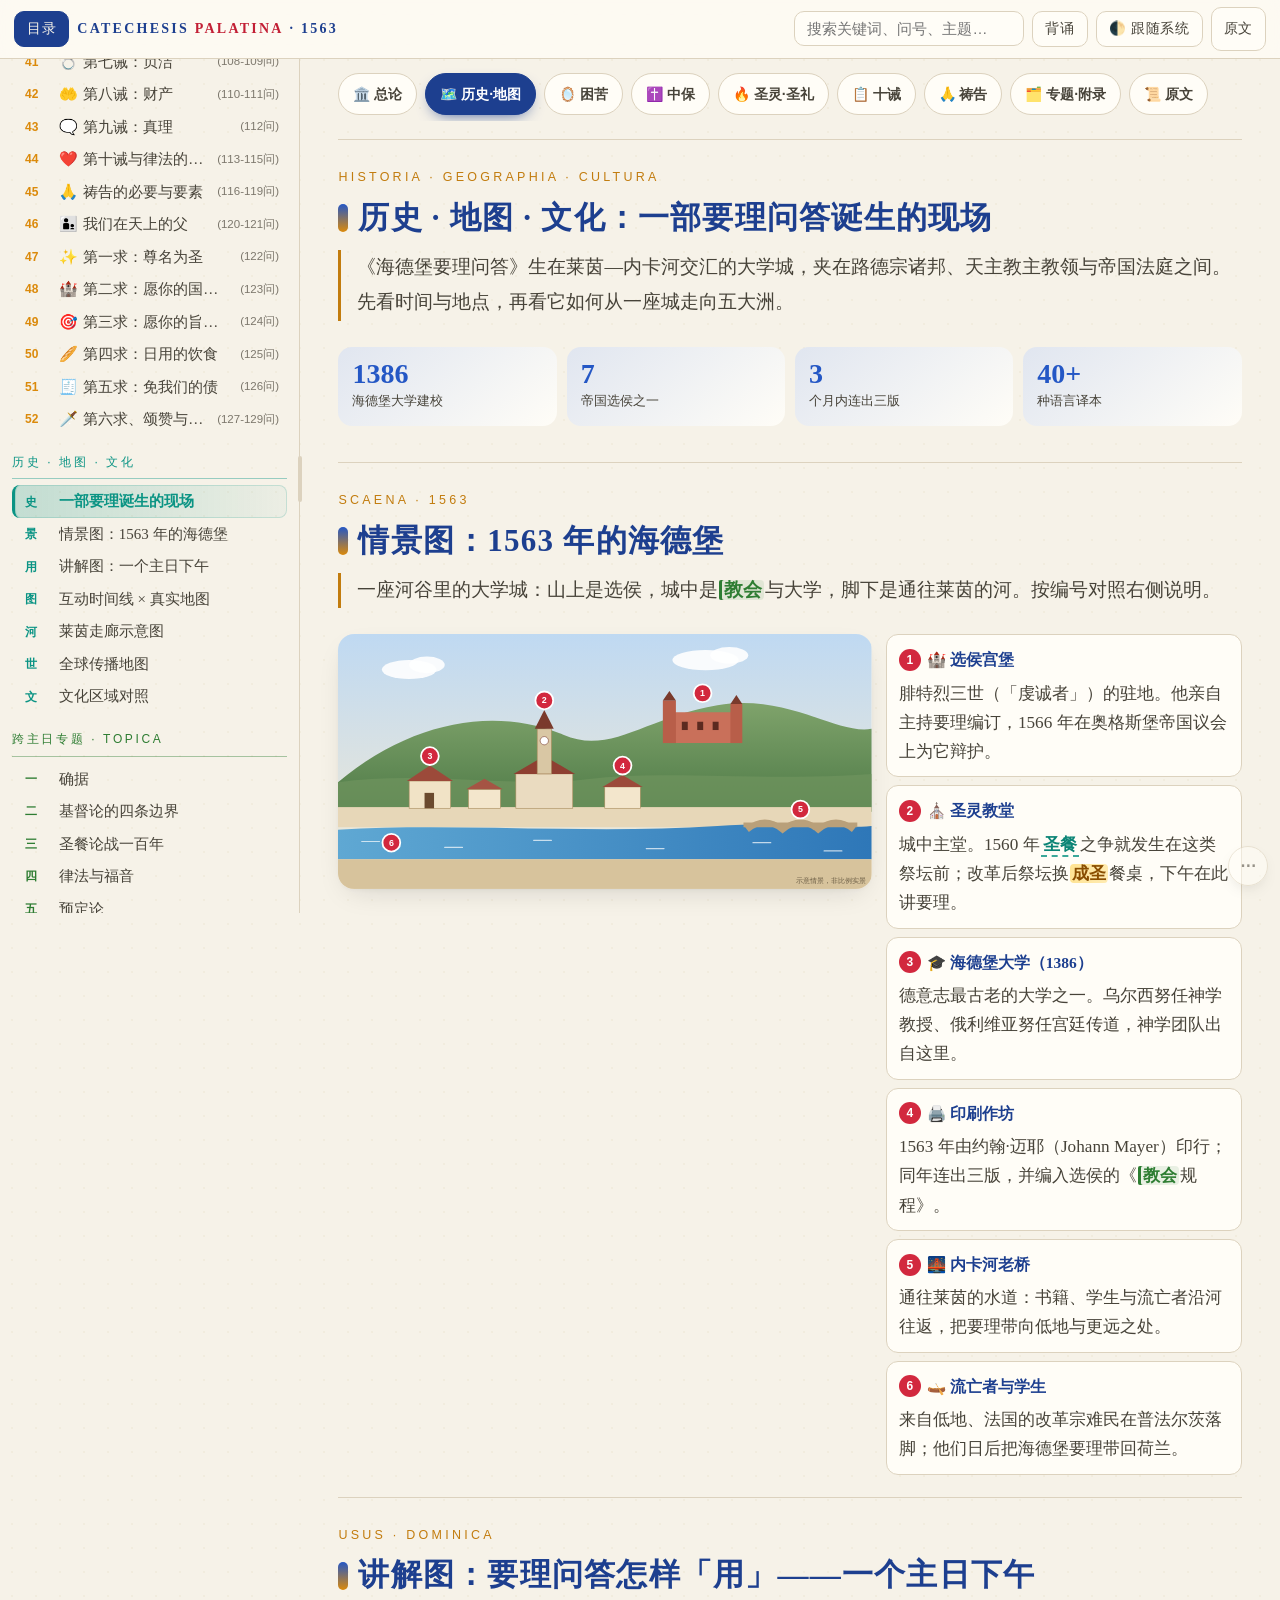
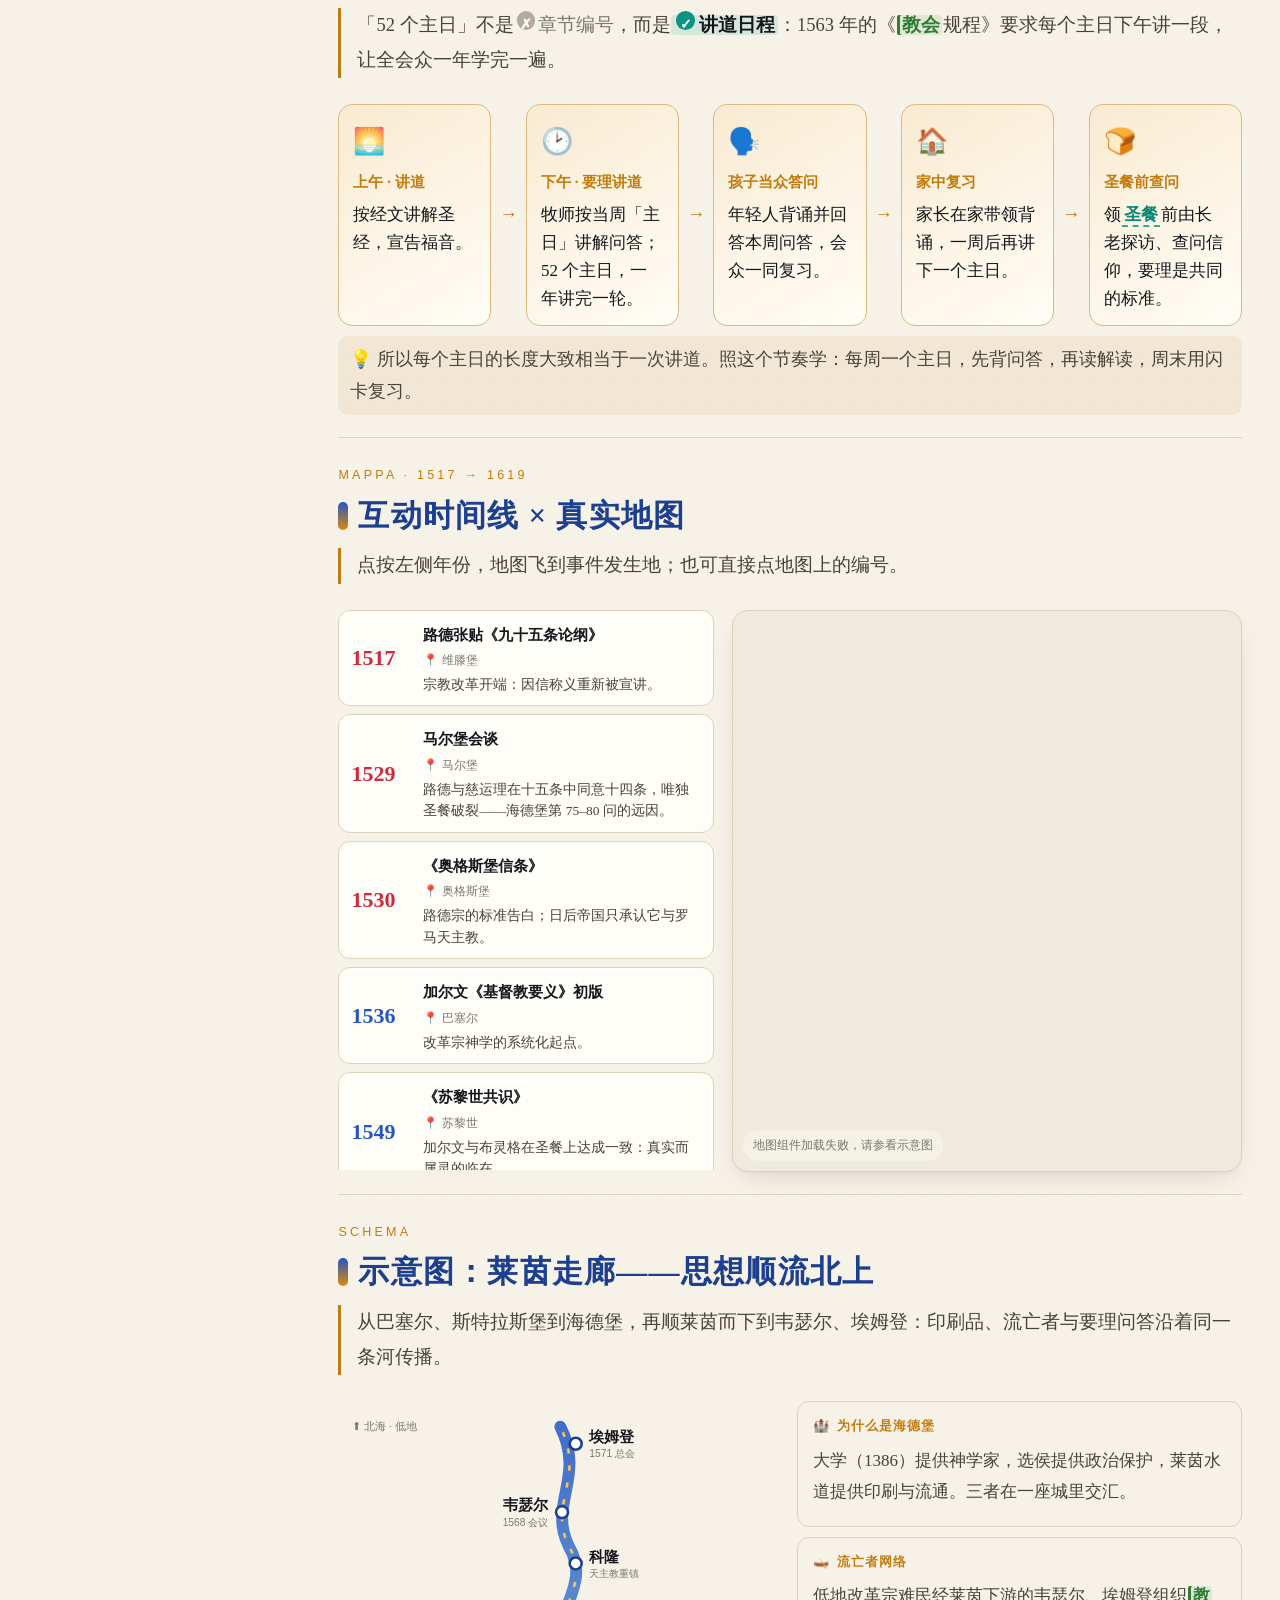
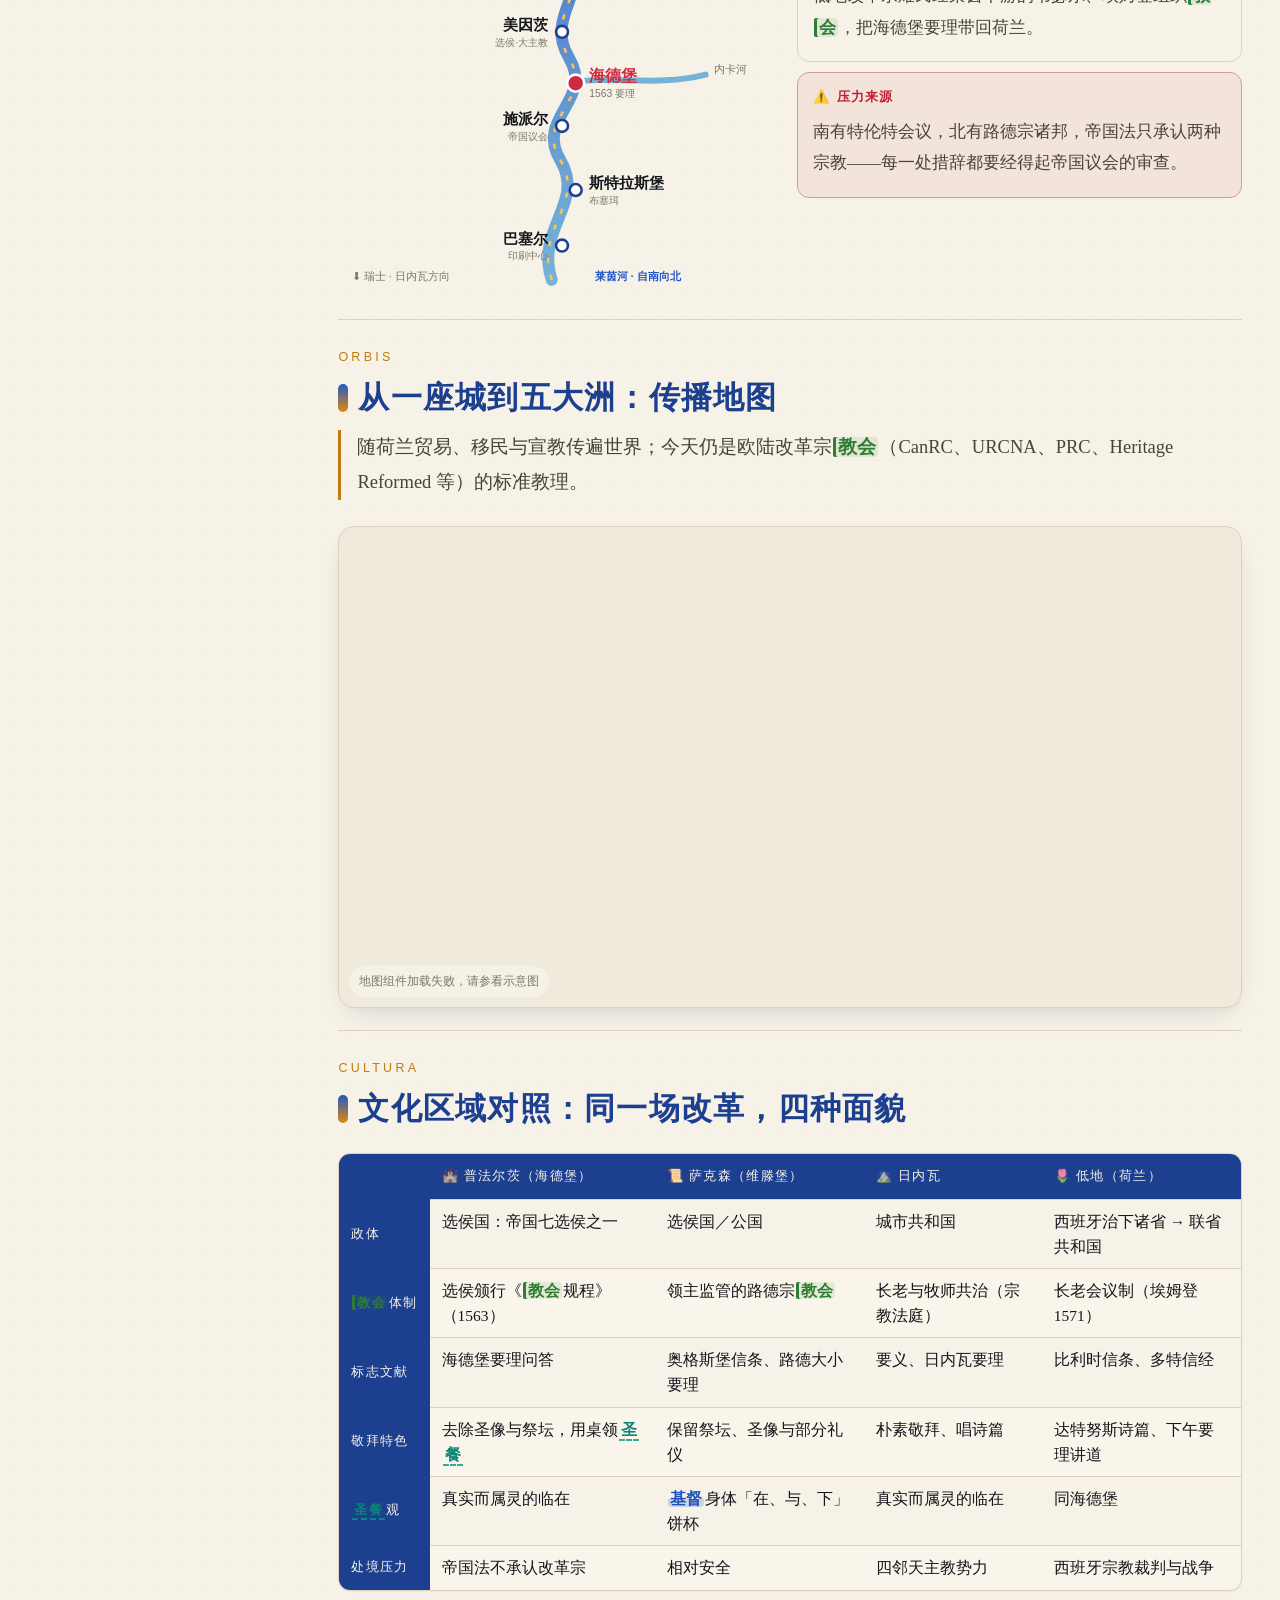
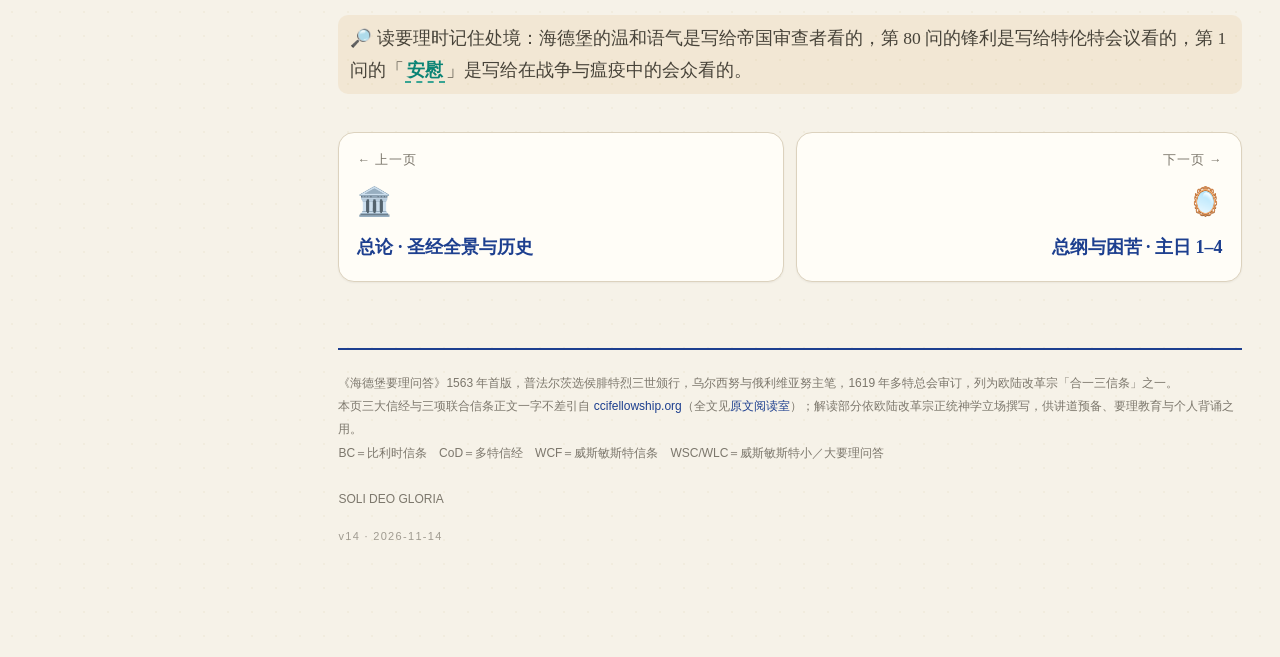
==== history.html @ 4d9810aa "v14: 10 个底图与切换器、海德堡情景图、主日下午讲解图、标记按类聚焦、经文出处越栏修复 Co-Authored-By: Claude Opus 5.5 <noreply@anthropic.co" ====
<!DOCTYPE html><html lang="zh-Hans"><head><meta charset="utf-8"><meta name="viewport" content="width=device-width,initial-scale=1,viewport-fit=cover"><meta name="theme-color" content="#1F3864"><title>历史 · 地图 · 文化 · 海德堡要理问答 52 主日</title><meta name="description" content="海德堡要理问答 129 问 52 主日全景解读：时间线、救赎史故事线、圣经神学、圣约神学、三大普世信经与三项联合信条、地图、思维导图、流程图与背诵系统。"><link rel="icon" href="data:image/svg+xml,%3Csvg xmlns=%27http://www.w3.org/2000/svg%27 viewBox=%270 0 32 32%27%3E%3Crect width=%2732%27 height=%2732%27 fill=%27%231F3864%27/%3E%3Ctext x=%2716%27 y=%2723%27 font-size=%2720%27 text-anchor=%27middle%27 fill=%27%23F6F2E8%27%3EH%3C/text%3E%3C/svg%3E"><script>if("IntersectionObserver" in window)document.documentElement.classList.add("io")</script><link rel="stylesheet" href="assets/site.css"><script type="speculationrules">{"prerender": [{"where": {"href_matches": "/*"}, "eagerness": "moderate"}], "prefetch": [{"urls": ["index.html", "p1-misery.html", "p2-christ.html", "p3-spirit.html", "p4-law.html", "p5-prayer.html", "topics.html", "texts.html"], "eagerness": "eager"}]}</script></head><body><svg width="0" height="0" style="position:absolute" aria-hidden="true"><symbol id="i-book" viewBox="0 0 24 24" fill="none" stroke="currentColor" stroke-width="1.8" stroke-linecap="round" stroke-linejoin="round"><path d="M4 4h7a3 3 0 0 1 3 3v13a2 2 0 0 0-2-2H4z"/><path d="M20 4h-6a3 3 0 0 0-3 3v13a2 2 0 0 1 2-2h7z"/></symbol><symbol id="i-cross" viewBox="0 0 24 24" fill="none" stroke="currentColor" stroke-width="1.8" stroke-linecap="round" stroke-linejoin="round"><path d="M12 2v20M5 8h14"/></symbol><symbol id="i-core" viewBox="0 0 24 24" fill="none" stroke="currentColor" stroke-width="1.8" stroke-linecap="round" stroke-linejoin="round"><circle cx="12" cy="12" r="9"/><circle cx="12" cy="12" r="4"/><circle cx="12" cy="12" r="1" fill="currentColor"/></symbol><symbol id="i-flow" viewBox="0 0 24 24" fill="none" stroke="currentColor" stroke-width="1.8" stroke-linecap="round" stroke-linejoin="round"><path d="M5 12h14M13 6l6 6-6 6"/></symbol><symbol id="i-scroll" viewBox="0 0 24 24" fill="none" stroke="currentColor" stroke-width="1.8" stroke-linecap="round" stroke-linejoin="round"><path d="M8 3h11v15a3 3 0 0 1-3 3H6a3 3 0 0 1-3-3V6h5"/><path d="M8 3v13"/></symbol><symbol id="i-lang" viewBox="0 0 24 24" fill="none" stroke="currentColor" stroke-width="1.8" stroke-linecap="round" stroke-linejoin="round"><path d="M4 5h9M8.5 3v2M6 5c1 4 4 7 7 8M11 5c-1 4-4 7-7 8"/><path d="M14 21l4-9 4 9M15.5 18h5"/></symbol><symbol id="i-globe" viewBox="0 0 24 24" fill="none" stroke="currentColor" stroke-width="1.8" stroke-linecap="round" stroke-linejoin="round"><circle cx="12" cy="12" r="9"/><path d="M3 12h18M12 3a14 14 0 0 1 0 18M12 3a14 14 0 0 0 0 18"/></symbol><symbol id="i-brain" viewBox="0 0 24 24" fill="none" stroke="currentColor" stroke-width="1.8" stroke-linecap="round" stroke-linejoin="round"><path d="M9 4a3 3 0 0 0-3 3 3 3 0 0 0-2 5 3 3 0 0 0 2 5 3 3 0 0 0 3 3h1V4z"/><path d="M15 4a3 3 0 0 1 3 3 3 3 0 0 1 2 5 3 3 0 0 1-2 5 3 3 0 0 1-3 3h-1V4z"/></symbol><symbol id="i-arc" viewBox="0 0 24 24" fill="none" stroke="currentColor" stroke-width="1.8" stroke-linecap="round" stroke-linejoin="round"><path d="M3 18c4-12 14-12 18 0"/><circle cx="3" cy="18" r="1.5"/><circle cx="21" cy="18" r="1.5"/></symbol><symbol id="i-eye" viewBox="0 0 24 24" fill="none" stroke="currentColor" stroke-width="1.8" stroke-linecap="round" stroke-linejoin="round"><path d="M2 12s4-7 10-7 10 7 10 7-4 7-10 7S2 12 2 12z"/><circle cx="12" cy="12" r="3"/></symbol><symbol id="i-link" viewBox="0 0 24 24" fill="none" stroke="currentColor" stroke-width="1.8" stroke-linecap="round" stroke-linejoin="round"><path d="M10 14a4 4 0 0 0 6 0l3-3a4 4 0 0 0-6-6l-1 1"/><path d="M14 10a4 4 0 0 0-6 0l-3 3a4 4 0 0 0 6 6l1-1"/></symbol><symbol id="i-alert" viewBox="0 0 24 24" fill="none" stroke="currentColor" stroke-width="1.8" stroke-linecap="round" stroke-linejoin="round"><path d="M12 3l10 18H2z"/><path d="M12 10v5M12 18v.5"/></symbol><symbol id="i-key" viewBox="0 0 24 24" fill="none" stroke="currentColor" stroke-width="1.8" stroke-linecap="round" stroke-linejoin="round"><circle cx="8" cy="15" r="4"/><path d="M11 12l9-9M17 6l3 3"/></symbol><symbol id="i-map" viewBox="0 0 24 24" fill="none" stroke="currentColor" stroke-width="1.8" stroke-linecap="round" stroke-linejoin="round"><path d="M12 21s-7-6-7-12a7 7 0 0 1 14 0c0 6-7 12-7 12z"/><circle cx="12" cy="9" r="2.5"/></symbol><symbol id="i-clock" viewBox="0 0 24 24" fill="none" stroke="currentColor" stroke-width="1.8" stroke-linecap="round" stroke-linejoin="round"><circle cx="12" cy="12" r="9"/><path d="M12 7v5l3 2"/></symbol><symbol id="i-mic" viewBox="0 0 24 24" fill="none" stroke="currentColor" stroke-width="1.8" stroke-linecap="round" stroke-linejoin="round"><rect x="9" y="3" width="6" height="11" rx="3"/><path d="M5 11a7 7 0 0 0 14 0M12 18v3"/></symbol><symbol id="i-layers" viewBox="0 0 24 24" fill="none" stroke="currentColor" stroke-width="1.8" stroke-linecap="round" stroke-linejoin="round"><path d="M12 3l9 5-9 5-9-5z"/><path d="M3 13l9 5 9-5"/></symbol><symbol id="i-chev" viewBox="0 0 24 24" fill="none" stroke="currentColor" stroke-width="1.8" stroke-linecap="round" stroke-linejoin="round"><path d="M6 9l6 6 6-6"/></symbol></svg><div id="prog"></div><div class="topbar"><div class="tb"><button class="btn on" id="tocBtn" title="显示／隐藏目录">目录</button><div class="brand">CATECHESIS <b>PALATINA</b> · 1563</div><div class="sp"></div><div class="tbs"><input id="q" type="search" placeholder="搜索关键词、问号、主题…" aria-label="搜索"></div><button class="btn" id="drillBtn" title="遮盖答案，点按逐问自测">背诵</button><button class="btn" id="themeBtn" title="明／暗／跟随系统">主题</button><a class="btn" href="texts.html" title="信经与信条全文（ccifellowship.org 原文）">原文</a></div></div><div class="scrim"></div><div class="shell"><nav class="side"><div class="toc"><a class="toc-src" href="texts.html"><span class="no">原</span>原文阅读室（信经／信条全文）↗</a><div class="toc-h">总论 · PROLEGOMENA</div><a href="index.html#intro-why"><span class="emo">🏰</span><span class="no">I</span>为什么会有这本要理问答</a><a href="index.html#intro-frame"><span class="emo">🧭</span><span class="no">II</span>跳出框架看骨架</a><a href="index.html#intro-canon"><span class="emo">📜</span><span class="no">III</span>正典弧线与救赎史故事线</a><a href="index.html#bt-canon"><span class="emo">📖</span><span class="no">III·A</span>圣经神学：跟随故事</a><a href="index.html#bt-cov"><span class="emo">🤝</span><span class="no">III·B</span>圣约神学：全书的语法</a><a href="index.html#intro-compare"><span class="emo">🏛️</span><span class="no">IV</span>三大普世信经与三项联合信条</a><a href="index.html#creed-reader"><span class="emo">🎙️</span><span class="no">IV·A</span>信经背诵室（干净阅读版）</a><a href="index.html#forms-cmp"><span class="emo">⚖️</span><span class="no">IV·B</span>三项联合信条深度对比</a><a href="index.html#intro-method"><span class="emo">🔍</span><span class="no">V</span>释经进路：四层读法</a><a href="index.html#intro-map"><span class="emo">🗺️</span><span class="no">VI</span>改革宗欧洲：影响流向地图</a><a href="index.html#intro-text"><span class="emo">🖋️</span><span class="no">VII</span>文本、版本与要理讲道传统</a><a href="index.html#compass"><span class="emo">🧠</span><span class="no">VIII</span>思维导图与 52 主日罗盘</a><a href="index.html#flash"><span class="emo">🃏</span><span class="no">VIII·A</span>52 主日闪卡速记</a><div class="toc-h">总纲 · PROOEMIUM</div><a href="p1-misery.html#ld1" data-n="1"><span class="no">1</span><span class="emo">🕊️</span>唯一的安慰<span class="qr">(1-2问)</span></a><div class="toc-h">困苦 · MISERIA</div><a href="p1-misery.html#ld2" data-n="2"><span class="no">2</span><span class="emo">🪞</span>认识困苦的途径<span class="qr">(3-5问)</span></a><a href="p1-misery.html#ld3" data-n="3"><span class="no">3</span><span class="emo">🍎</span>创造、堕落与败坏<span class="qr">(6-8问)</span></a><a href="p1-misery.html#ld4" data-n="4"><span class="no">4</span><span class="emo">⚖️</span>神的公义与怜悯<span class="qr">(9-11问)</span></a><div class="toc-h">拯救 · LIBERATIO</div><a href="p2-christ.html#ld5" data-n="5"><span class="no">5</span><span class="emo">🌉</span>中保的必要与资格<span class="qr">(12-15问)</span></a><a href="p2-christ.html#ld6" data-n="6"><span class="no">6</span><span class="emo">👑</span>这中保是谁<span class="qr">(16-19问)</span></a><a href="p2-christ.html#ld7" data-n="7"><span class="no">7</span><span class="emo">🔑</span>真信心与使徒信经<span class="qr">(20-23问)</span></a><a href="p2-christ.html#ld8" data-n="8"><span class="no">8</span><span class="emo">🔺</span>三位一体<span class="qr">(24-25问)</span></a><a href="p2-christ.html#ld9" data-n="9"><span class="no">9</span><span class="emo">🌍</span>圣父与创造<span class="qr">(26问)</span></a><a href="p2-christ.html#ld10" data-n="10"><span class="no">10</span><span class="emo">🌧️</span>神的护理<span class="qr">(27-28问)</span></a><a href="p2-christ.html#ld11" data-n="11"><span class="no">11</span><span class="emo">✝️</span>耶稣这名<span class="qr">(29-30问)</span></a><a href="p2-christ.html#ld12" data-n="12"><span class="no">12</span><span class="emo">🫒</span>基督三职与信徒的受膏<span class="qr">(31-32问)</span></a><a href="p2-christ.html#ld13" data-n="13"><span class="no">13</span><span class="emo">👶</span>独生子与我们的主<span class="qr">(33-34问)</span></a><a href="p2-christ.html#ld14" data-n="14"><span class="no">14</span><span class="emo">🌟</span>道成肉身<span class="qr">(35-36问)</span></a><a href="p2-christ.html#ld15" data-n="15"><span class="no">15</span><span class="emo">🩸</span>受苦、彼拉多与十字架<span class="qr">(37-39问)</span></a><a href="p2-christ.html#ld16" data-n="16"><span class="no">16</span><span class="emo">⚰️</span>死、埋葬与降在阴间<span class="qr">(40-44问)</span></a><a href="p2-christ.html#ld17" data-n="17"><span class="no">17</span><span class="emo">🌅</span>复活<span class="qr">(45问)</span></a><a href="p2-christ.html#ld18" data-n="18"><span class="no">18</span><span class="emo">☁️</span>升天与「加尔文之外」<span class="qr">(46-49问)</span></a><a href="p2-christ.html#ld19" data-n="19"><span class="no">19</span><span class="emo">⚖️</span>坐在右边与再来审判<span class="qr">(50-52问)</span></a><a href="p3-spirit.html#ld20" data-n="20"><span class="no">20</span><span class="emo">🔥</span>圣灵<span class="qr">(53问)</span></a><a href="p3-spirit.html#ld21" data-n="21"><span class="no">21</span><span class="emo">⛪</span>教会、相通与赦罪<span class="qr">(54-56问)</span></a><a href="p3-spirit.html#ld22" data-n="22"><span class="no">22</span><span class="emo">🌱</span>身体复活与永生<span class="qr">(57-58问)</span></a><a href="p3-spirit.html#ld23" data-n="23"><span class="no">23</span><span class="emo">🧥</span>因信称义<span class="qr">(59-61问)</span></a><a href="p3-spirit.html#ld24" data-n="24"><span class="no">24</span><span class="emo">🍇</span>善行与功德<span class="qr">(62-64问)</span></a><a href="p3-spirit.html#ld25" data-n="25"><span class="no">25</span><span class="emo">📖</span>圣道、圣礼与信心的来源<span class="qr">(65-68问)</span></a><a href="p3-spirit.html#ld26" data-n="26"><span class="no">26</span><span class="emo">💧</span>洗礼<span class="qr">(69-71问)</span></a><a href="p3-spirit.html#ld27" data-n="27"><span class="no">27</span><span class="emo">👪</span>婴儿洗<span class="qr">(72-74问)</span></a><a href="p3-spirit.html#ld28" data-n="28"><span class="no">28</span><span class="emo">🍞</span>圣餐<span class="qr">(75-77问)</span></a><a href="p3-spirit.html#ld29" data-n="29"><span class="no">29</span><span class="emo">🍷</span>反变质说<span class="qr">(78-79问)</span></a><a href="p3-spirit.html#ld30" data-n="30"><span class="no">30</span><span class="emo">🚫</span>弥撒、圣餐的界限<span class="qr">(80-82问)</span></a><a href="p3-spirit.html#ld31" data-n="31"><span class="no">31</span><span class="emo">🗝️</span>天国的钥匙<span class="qr">(83-85问)</span></a><div class="toc-h">感恩 · GRATITUDO</div><a href="p4-law.html#ld32" data-n="32"><span class="no">32</span><span class="emo">🌳</span>我们为何仍要行善<span class="qr">(86-87问)</span></a><a href="p4-law.html#ld33" data-n="33"><span class="no">33</span><span class="emo">🔄</span>真悔改与善行的定义<span class="qr">(88-91问)</span></a><a href="p4-law.html#ld34" data-n="34"><span class="no">34</span><span class="emo">1️⃣</span>十诫与第一诫<span class="qr">(92-95问)</span></a><a href="p4-law.html#ld35" data-n="35"><span class="no">35</span><span class="emo">🖼️</span>第二诫：敬拜的方式<span class="qr">(96-98问)</span></a><a href="p4-law.html#ld36" data-n="36"><span class="no">36</span><span class="emo">🗣️</span>第三诫：神的名<span class="qr">(99-100问)</span></a><a href="p4-law.html#ld37" data-n="37"><span class="no">37</span><span class="emo">✋</span>合乎圣经的起誓<span class="qr">(101-102问)</span></a><a href="p4-law.html#ld38" data-n="38"><span class="no">38</span><span class="emo">🕯️</span>第四诫：安息日与主日<span class="qr">(103问)</span></a><a href="p4-law.html#ld39" data-n="39"><span class="no">39</span><span class="emo">👨‍👩‍👧</span>第五诫：权柄<span class="qr">(104问)</span></a><a href="p4-law.html#ld40" data-n="40"><span class="no">40</span><span class="emo">🛡️</span>第六诫：生命<span class="qr">(105-107问)</span></a><a href="p4-law.html#ld41" data-n="41"><span class="no">41</span><span class="emo">💍</span>第七诫：贞洁<span class="qr">(108-109问)</span></a><a href="p4-law.html#ld42" data-n="42"><span class="no">42</span><span class="emo">🤲</span>第八诫：财产<span class="qr">(110-111问)</span></a><a href="p4-law.html#ld43" data-n="43"><span class="no">43</span><span class="emo">🗨️</span>第九诫：真理<span class="qr">(112问)</span></a><a href="p4-law.html#ld44" data-n="44"><span class="no">44</span><span class="emo">❤️</span>第十诫与律法的严格<span class="qr">(113-115问)</span></a><a href="p5-prayer.html#ld45" data-n="45"><span class="no">45</span><span class="emo">🙏</span>祷告的必要与要素<span class="qr">(116-119问)</span></a><a href="p5-prayer.html#ld46" data-n="46"><span class="no">46</span><span class="emo">👨‍👦</span>我们在天上的父<span class="qr">(120-121问)</span></a><a href="p5-prayer.html#ld47" data-n="47"><span class="no">47</span><span class="emo">✨</span>第一求：尊名为圣<span class="qr">(122问)</span></a><a href="p5-prayer.html#ld48" data-n="48"><span class="no">48</span><span class="emo">🏰</span>第二求：愿你的国降临<span class="qr">(123问)</span></a><a href="p5-prayer.html#ld49" data-n="49"><span class="no">49</span><span class="emo">🎯</span>第三求：愿你的旨意成就<span class="qr">(124问)</span></a><a href="p5-prayer.html#ld50" data-n="50"><span class="no">50</span><span class="emo">🥖</span>第四求：日用的饮食<span class="qr">(125问)</span></a><a href="p5-prayer.html#ld51" data-n="51"><span class="no">51</span><span class="emo">🧾</span>第五求：免我们的债<span class="qr">(126问)</span></a><a href="p5-prayer.html#ld52" data-n="52"><span class="no">52</span><span class="emo">🗡️</span>第六求、颂赞与阿们<span class="qr">(127-129问)</span></a><div class="toc-h">历史 · 地图 · 文化</div><a href="#hist-intro"><span class="no">史</span>一部要理诞生的现场</a><a href="#hist-scene"><span class="no">景</span>情景图：1563 年的海德堡</a><a href="#hist-sunday"><span class="no">用</span>讲解图：一个主日下午</a><a href="#hist-map"><span class="no">图</span>互动时间线 × 真实地图</a><a href="#hist-rhine"><span class="no">河</span>莱茵走廊示意图</a><a href="#hist-world"><span class="no">世</span>全球传播地图</a><a href="#hist-culture"><span class="no">文</span>文化区域对照</a><div class="toc-h">跨主日专题 · TOPICA</div><a href="topics.html#tp-assurance"><span class="no">一</span>确据</a><a href="topics.html#tp-chalcedon"><span class="no">二</span>基督论的四条边界</a><a href="topics.html#tp-supper"><span class="no">三</span>圣餐论战一百年</a><a href="topics.html#tp-lawgospel"><span class="no">四</span>律法与福音</a><a href="topics.html#tp-election"><span class="no">五</span>预定论</a><a href="topics.html#tp-worship"><span class="no">六</span>敬拜的规范原则</a><a href="topics.html#tp-german"><span class="no">七</span>德文钥词六则</a><div class="toc-h">结语 · CONCLUSIO</div><a href="topics.html#closure"><span class="emo">♾️</span><span class="no">·</span>三重闭环</a><div class="toc-h">附录 · APPENDIX</div><a href="topics.html#ap-munus"><span class="emo">👑</span><span class="no">A</span>基督三职</a><a href="topics.html#ap-ordo"><span class="emo">⛓️</span><span class="no">B</span>救恩次序与动态链</a><a href="topics.html#ap-sac"><span class="emo">🍞</span><span class="no">C</span>圣餐四立场</a><a href="topics.html#ap-dec"><span class="emo">📋</span><span class="no">D</span>十诫总表</a><a href="topics.html#ap-lp"><span class="emo">🙏</span><span class="no">E</span>主祷文六求</a><a href="topics.html#ap-keys"><span class="emo">🗝️</span><span class="no">F</span>教会纪律流程</a><a href="topics.html#ap-opp"><span class="emo">🛡️</span><span class="no">G</span>对手立场总表</a><a href="topics.html#ap-lex"><span class="emo">🔤</span><span class="no">H</span>原文钥词汇编</a><a href="topics.html#ap-index"><span class="emo">🗂️</span><span class="no">I</span>52 主日速查索引</a><a href="topics.html#ap-pair"><span class="emo">🔗</span><span class="no">J</span>成对记忆与人生处境</a><a href="topics.html#ap-memo"><span class="emo">💡</span><span class="no">K</span>背诵方案 · 口诀 · 数字锚点</a><a href="topics.html#ap-quiz"><span class="emo">✅</span><span class="no">L</span>32 题交互自测</a></div></nav><main class="main"><nav class="pstrip" aria-label="分页"><a href="index.html">🏛️ 总论</a><a href="history.html" class="cur" aria-current="page">🗺️ 历史·地图</a><a href="p1-misery.html">🪞 困苦</a><a href="p2-christ.html">✝️ 中保</a><a href="p3-spirit.html">🔥 圣灵·圣礼</a><a href="p4-law.html">📋 十诫</a><a href="p5-prayer.html">🙏 祷告</a><a href="topics.html">🗂️ 专题·附录</a><a href="texts.html">📜 原文</a></nav><div id="sNote" class="lead hidden"></div><section class="sec histsec" id="hist-intro"><div class="eyebrow">HISTORIA · GEOGRAPHIA · CULTURA</div><h2>历史 · 地图 · 文化：一部要理问答诞生的现场</h2><p class="lead">《海德堡要理问答》生在莱茵—内卡河交汇的大学城，夹在路德宗诸邦、天主教主教领与帝国法庭之间。先看时间与地点，再看它如何从一座城走向五大洲。</p><div class="hstats"><div><b>1386</b>海德堡大学建校</div><div><b>7</b>帝国选侯之一</div><div><b>3</b>个月内连出三版</div><div><b>40+</b>种语言译本</div></div></section><section class="sec histsec" id="hist-scene"><div class="eyebrow">SCAENA · 1563</div><h2>情景图：1563 年的海德堡</h2><p class="lead">一座河谷里的大学城：山上是选侯，城中是<mark class="mk mk-cov">教会</mark>与大学，脚下是通往莱茵的河。按编号对照右侧说明。</p><div class="sc14"><div class="zbox"><svg viewBox="0 0 900 430" class="svg7 scene14" role="img" aria-label="1563 年海德堡城情景示意图">
<defs><linearGradient id="sky14" x1="0" y1="0" x2="0" y2="1"><stop offset="0" stop-color="#BFD9F2"/><stop offset="1" stop-color="#F6EBD3"/></linearGradient>
<linearGradient id="hill14" x1="0" y1="0" x2="0" y2="1"><stop offset="0" stop-color="#7FA36B"/><stop offset="1" stop-color="#4E7A47"/></linearGradient>
<linearGradient id="riv14" x1="0" y1="0" x2="1" y2="0"><stop offset="0" stop-color="#5FA8D3"/><stop offset="1" stop-color="#2E77B8"/></linearGradient></defs>
<rect width="900" height="430" fill="url(#sky14)"/>
<g class="cloud14 c1"><ellipse cx="120" cy="60" rx="46" ry="16"/><ellipse cx="150" cy="52" rx="30" ry="14"/></g>
<g class="cloud14 c2"><ellipse cx="620" cy="44" rx="56" ry="17"/><ellipse cx="660" cy="36" rx="32" ry="14"/></g>
<path d="M0 250 C120 150 260 120 380 170 C460 205 520 140 640 120 C760 100 840 170 900 160 L900 300 L0 300Z" fill="url(#hill14)"/>
<path d="M0 250 C140 230 300 260 420 245 C560 228 700 250 900 236 L900 300 L0 300Z" fill="#6F955F" opacity=".7"/>
<!-- 城堡 -->
<g class="bld14"><rect x="560" y="132" width="110" height="52" rx="3" fill="#C9705A"/><rect x="548" y="112" width="22" height="72" fill="#B85E49"/><rect x="662" y="118" width="20" height="66" fill="#B85E49"/>
<path d="M548 112 l11 -16 l11 16Z M662 118 l10 -15 l10 15Z" fill="#7A3A2C"/><rect x="580" y="148" width="10" height="14" fill="#5B2A20"/><rect x="606" y="148" width="10" height="14" fill="#5B2A20"/><rect x="632" y="148" width="10" height="14" fill="#5B2A20"/></g>
<!-- 城区 -->
<rect x="0" y="292" width="900" height="34" fill="#E7D7B8"/>
<g class="bld14"><rect x="120" y="248" width="70" height="46" fill="#F1E3C6" stroke="#A88B5C"/><path d="M116 248 L155 222 L194 248Z" fill="#9C4A3A"/><rect x="146" y="268" width="16" height="26" fill="#6B4A2E"/></g>
<g class="bld14"><rect x="300" y="236" width="96" height="58" fill="#EADBC0" stroke="#A88B5C"/><path d="M296 236 L348 206 L400 236Z" fill="#8E3F31"/><rect x="336" y="160" width="24" height="76" fill="#D9C7A4" stroke="#A88B5C"/><path d="M332 160 L348 128 L364 160Z" fill="#7A3A2C"/><circle cx="348" cy="180" r="7" fill="#fff" stroke="#7A3A2C"/></g>
<g class="bld14"><rect x="450" y="258" width="60" height="36" fill="#F3E6CC" stroke="#A88B5C"/><path d="M446 258 L480 238 L514 258Z" fill="#9C4A3A"/></g>
<g class="bld14"><rect x="220" y="262" width="54" height="32" fill="#F3E6CC" stroke="#A88B5C"/><path d="M216 262 L247 244 L278 262Z" fill="#A55444"/></g>
<!-- 内卡河与老桥 -->
<path d="M0 330 C200 318 420 338 640 324 C760 316 840 330 900 324 L900 380 L0 380Z" fill="url(#riv14)"/>
<path class="ripple14" d="M40 350 h60 M180 360 h50 M330 348 h70 M520 362 h50 M700 352 h60 M820 366 h40" stroke="#fff" stroke-width="2" stroke-linecap="round" opacity=".7"/>
<g><path d="M690 330 q30 -24 60 0 q30 -24 60 0 q30 -24 60 0" fill="none" stroke="#B9A07A" stroke-width="10"/><rect x="684" y="318" width="192" height="8" fill="#B9A07A"/></g>
<rect x="0" y="380" width="900" height="50" fill="#D7C39C"/>
<!-- 编号 -->
<g class="pin14"><circle cx="615" cy="100" r="15"/><text x="615" y="105">1</text></g>
<g class="pin14"><circle cx="348" cy="112" r="15"/><text x="348" y="117">2</text></g>
<g class="pin14"><circle cx="155" cy="206" r="15"/><text x="155" y="211">3</text></g>
<g class="pin14"><circle cx="480" cy="222" r="15"/><text x="480" y="227">4</text></g>
<g class="pin14"><circle cx="780" cy="296" r="15"/><text x="780" y="301">5</text></g>
<g class="pin14"><circle cx="90" cy="352" r="15"/><text x="90" y="357">6</text></g>
<text class="lab14" x="890" y="420" text-anchor="end">示意情景，非比例实景</text>
</svg><button class="zbtn" type="button">⤢ 放大</button></div><ol class="sclist"><li style="--i:0"><b class="nomk"><span class="sn14">1</span>🏰 选侯宫堡</b><p>腓特烈三世（「虔诚者」）的驻地。他亲自主持要理编订，1566 年在奥格斯堡帝国议会上为它辩护。</p></li><li style="--i:1"><b class="nomk"><span class="sn14">2</span>⛪ 圣灵教堂</b><p>城中主堂。1560 年<mark class="mk mk-spi">圣餐</mark>之争就发生在这类祭坛前；改革后祭坛换<mark class="mk mk-gra">成圣</mark>餐桌，下午在此讲要理。</p></li><li style="--i:2"><b class="nomk"><span class="sn14">3</span>🎓 海德堡大学（1386）</b><p>德意志最古老的大学之一。乌尔西努任神学教授、俄利维亚努任宫廷传道，神学团队出自这里。</p></li><li style="--i:3"><b class="nomk"><span class="sn14">4</span>🖨️ 印刷作坊</b><p>1563 年由约翰·迈耶（Johann Mayer）印行；同年连出三版，并编入选侯的《<mark class="mk mk-cov">教会</mark>规程》。</p></li><li style="--i:4"><b class="nomk"><span class="sn14">5</span>🌉 内卡河老桥</b><p>通往莱茵的水道：书籍、学生与流亡者沿河往返，把要理带向低地与更远之处。</p></li><li style="--i:5"><b class="nomk"><span class="sn14">6</span>🛶 流亡者与学生</b><p>来自低地、法国的改革宗难民在普法尔茨落脚；他们日后把海德堡要理带回荷兰。</p></li></ol></div></section><section class="sec histsec" id="hist-sunday"><div class="eyebrow">USUS · DOMINICA</div><h2>讲解图：要理问答怎样「用」——一个主日下午</h2><p class="lead">「52 个主日」不是<span class="vs-no">章节编号</span>，而是<span class="vs-yes">讲道日程</span>：1563 年的《<mark class="mk mk-cov">教会</mark>规程》要求每个主日下午讲一段，让全会众一年学完一遍。</p><div class="aflow"><div class="af14" style="--i:0"><em>🌅</em><b class="nomk">上午 · 讲道</b><p>按经文讲解圣经，宣告福音。</p></div><i class="af-ar">→</i><div class="af14" style="--i:1"><em>🕑</em><b class="nomk">下午 · 要理讲道</b><p>牧师按当周「主日」讲解问答；52 个主日，一年讲完一轮。</p></div><i class="af-ar">→</i><div class="af14" style="--i:2"><em>🗣️</em><b class="nomk">孩子当众答问</b><p>年轻人背诵并回答本周问答，会众一同复习。</p></div><i class="af-ar">→</i><div class="af14" style="--i:3"><em>🏠</em><b class="nomk">家中复习</b><p>家长在家带领背诵，一周后再讲下一个主日。</p></div><i class="af-ar">→</i><div class="af14" style="--i:4"><em>🍞</em><b class="nomk">圣餐前查问</b><p>领<mark class="mk mk-spi">圣餐</mark>前由长老探访、查问信仰，要理是共同的标准。</p></div></div><p class="fnote7">💡 所以每个主日的长度大致相当于一次讲道。照这个节奏学：每周一个主日，先背问答，再读解读，周末用闪卡复习。</p></section><section class="sec histsec" id="hist-map"><div class="eyebrow">MAPPA · 1517 → 1619</div><h2>互动时间线 × 真实地图</h2><p class="lead">点按左侧年份，地图飞到事件发生地；也可直接点地图上的编号。</p><div class="hgrid"><div class="tlwrap"><button class="tl11 misery" data-i="0" type="button"><b>1517</b><span>路德张贴《九十五条论纲》</span><em>📍 维滕堡</em><p>宗教改革开端：因信称义重新被宣讲。</p></button><button class="tl11 misery" data-i="1" type="button"><b>1529</b><span>马尔堡会谈</span><em>📍 马尔堡</em><p>路德与慈运理在十五条中同意十四条，唯独圣餐破裂——海德堡第 75–80 问的远因。</p></button><button class="tl11 misery" data-i="2" type="button"><b>1530</b><span>《奥格斯堡信条》</span><em>📍 奥格斯堡</em><p>路德宗的标准告白；日后帝国只承认它与罗马天主教。</p></button><button class="tl11 deliver" data-i="3" type="button"><b>1536</b><span>加尔文《基督教要义》初版</span><em>📍 巴塞尔</em><p>改革宗神学的系统化起点。</p></button><button class="tl11 deliver" data-i="4" type="button"><b>1549</b><span>《苏黎世共识》</span><em>📍 苏黎世</em><p>加尔文与布灵格在圣餐上达成一致：真实而属灵的临在。</p></button><button class="tl11 misery" data-i="5" type="button"><b>1555</b><span>奥格斯堡和约</span><em>📍 奥格斯堡</em><p>「教随国定」：改革宗不在受保护之列，海德堡的处境由此紧张。</p></button><button class="tl11 gratitude" data-i="6" type="button"><b>1559</b><span>腓特烈三世继任选侯</span><em>📍 海德堡</em><p>普法尔茨选侯国转向改革宗。</p></button><button class="tl11 misery" data-i="7" type="button"><b>1560</b><span>海德堡圣餐之争</span><em>📍 海德堡</em><p>赫斯胡斯与克莱布茨在祭坛前争夺圣杯；选侯决心编一部统一的要理。</p></button><button class="tl11 deliver" data-i="8" type="button"><b>1561</b><span>《比利时信条》</span><em>📍 图尔奈</em><p>德·布雷投书城堡墙内，向西班牙王证明改革宗信徒不是叛民。</p></button><button class="tl11 gratitude" data-i="9" type="button"><b>1563</b><span>《海德堡要理问答》出版</span><em>📍 海德堡</em><p>乌尔西努与俄利维亚努主笔；同年三版，第三版加入第 80 问全文。</p></button><button class="tl11 gratitude" data-i="10" type="button"><b>1566</b><span>帝国议会上的辩护</span><em>📍 奥格斯堡</em><p>腓特烈三世以圣经为本为要理辩护，未被定罪。</p></button><button class="tl11 deliver" data-i="11" type="button"><b>1568</b><span>韦瑟尔会议</span><em>📍 韦瑟尔</em><p>流亡中的低地改革宗规划教会秩序，采用海德堡要理。</p></button><button class="tl11 deliver" data-i="12" type="button"><b>1571</b><span>埃姆登总会</span><em>📍 埃姆登</em><p>低地改革宗的「母会」：长老会议体制成形。</p></button><button class="tl11 gratitude" data-i="13" type="button"><b>1618</b><span>多特总会（1618–19）</span><em>📍 多特勒支</em><p>审订海德堡与比利时信条，制定多特信经——合一三信条完成。</p></button></div><div class="mapbox"><div id="mapEU" class="lmap" aria-label="宗教改革欧洲地图"></div><div class="mapnote" id="mapEUnote">地图加载中…</div></div></div><script type="application/json" id="evData">[{"y": 1517, "p": "维滕堡", "la": 51.866, "lo": 12.646, "t": "路德张贴《九十五条论纲》", "x": "宗教改革开端：因信称义重新被宣讲。", "c": "misery"}, {"y": 1529, "p": "马尔堡", "la": 50.81, "lo": 8.771, "t": "马尔堡会谈", "x": "路德与慈运理在十五条中同意十四条，唯独圣餐破裂——海德堡第 75–80 问的远因。", "c": "misery"}, {"y": 1530, "p": "奥格斯堡", "la": 48.371, "lo": 10.898, "t": "《奥格斯堡信条》", "x": "路德宗的标准告白；日后帝国只承认它与罗马天主教。", "c": "misery"}, {"y": 1536, "p": "巴塞尔", "la": 47.559, "lo": 7.588, "t": "加尔文《基督教要义》初版", "x": "改革宗神学的系统化起点。", "c": "deliver"}, {"y": 1549, "p": "苏黎世", "la": 47.377, "lo": 8.54, "t": "《苏黎世共识》", "x": "加尔文与布灵格在圣餐上达成一致：真实而属灵的临在。", "c": "deliver"}, {"y": 1555, "p": "奥格斯堡", "la": 48.371, "lo": 10.898, "t": "奥格斯堡和约", "x": "「教随国定」：改革宗不在受保护之列，海德堡的处境由此紧张。", "c": "misery"}, {"y": 1559, "p": "海德堡", "la": 49.41, "lo": 8.694, "t": "腓特烈三世继任选侯", "x": "普法尔茨选侯国转向改革宗。", "c": "gratitude"}, {"y": 1560, "p": "海德堡", "la": 49.41, "lo": 8.694, "t": "海德堡圣餐之争", "x": "赫斯胡斯与克莱布茨在祭坛前争夺圣杯；选侯决心编一部统一的要理。", "c": "misery"}, {"y": 1561, "p": "图尔奈", "la": 50.606, "lo": 3.389, "t": "《比利时信条》", "x": "德·布雷投书城堡墙内，向西班牙王证明改革宗信徒不是叛民。", "c": "deliver"}, {"y": 1563, "p": "海德堡", "la": 49.41, "lo": 8.694, "t": "《海德堡要理问答》出版", "x": "乌尔西努与俄利维亚努主笔；同年三版，第三版加入第 80 问全文。", "c": "gratitude"}, {"y": 1566, "p": "奥格斯堡", "la": 48.371, "lo": 10.898, "t": "帝国议会上的辩护", "x": "腓特烈三世以圣经为本为要理辩护，未被定罪。", "c": "gratitude"}, {"y": 1568, "p": "韦瑟尔", "la": 51.663, "lo": 6.617, "t": "韦瑟尔会议", "x": "流亡中的低地改革宗规划教会秩序，采用海德堡要理。", "c": "deliver"}, {"y": 1571, "p": "埃姆登", "la": 53.367, "lo": 7.206, "t": "埃姆登总会", "x": "低地改革宗的「母会」：长老会议体制成形。", "c": "deliver"}, {"y": 1618, "p": "多特勒支", "la": 51.813, "lo": 4.673, "t": "多特总会（1618–19）", "x": "审订海德堡与比利时信条，制定多特信经——合一三信条完成。", "c": "gratitude"}]</script></section><section class="sec histsec" id="hist-rhine"><div class="eyebrow">SCHEMA</div><h2>示意图：莱茵走廊——思想顺流北上</h2><p class="lead">从巴塞尔、斯特拉斯堡到海德堡，再顺莱茵而下到韦瑟尔、埃姆登：印刷品、流亡者与要理问答沿着同一条河传播。</p><div class="rhwrap"><div class="zbox"><svg viewBox="0 0 520 580" class="svg7 rhine" role="img" aria-label="莱茵河走廊示意图"><defs><linearGradient id="rv" x1="0" y1="1" x2="0" y2="0"><stop offset="0" stop-color="#5FA8D3"/><stop offset="1" stop-color="#2457C5"/></linearGradient></defs><path class="river" d="M250 560 C230 500 290 470 260 420 C230 370 300 350 270 300 C240 250 300 220 270 170 C245 120 290 90 260 30" stroke="url(#rv)"/><path class="river small" d="M270 330 C320 320 370 335 430 320"/><text class="rl7" x="440" y="318">内卡河</text><text class="rl7 big" x="300" y="560">莱茵河 · 自南向北</text><path class="idea" d="M250 560 C230 500 290 470 260 420 C230 370 300 350 270 300 C240 250 300 220 270 170 C245 120 290 90 260 30"/><g class="rc" style="--i:0"><circle cx="262" cy="520" r="7"/><text class="rn" x="246" y="518" text-anchor="end">巴塞尔</text><text class="rs" x="246" y="536" text-anchor="end">印刷中心</text></g><g class="rc" style="--i:1"><circle cx="278" cy="455" r="7"/><text class="rn" x="294" y="453">斯特拉斯堡</text><text class="rs" x="294" y="471">布塞珥</text></g><g class="rc" style="--i:2"><circle cx="262" cy="380" r="7"/><text class="rn" x="246" y="378" text-anchor="end">施派尔</text><text class="rs" x="246" y="396" text-anchor="end">帝国议会</text></g><g class="rc key" style="--i:3"><circle cx="278" cy="330" r="10"/><text class="rn" x="294" y="328">海德堡</text><text class="rs" x="294" y="346">1563 要理</text></g><g class="rc" style="--i:4"><circle cx="262" cy="270" r="7"/><text class="rn" x="246" y="268" text-anchor="end">美因茨</text><text class="rs" x="246" y="286" text-anchor="end">选侯·大主教</text></g><g class="rc" style="--i:5"><circle cx="278" cy="190" r="7"/><text class="rn" x="294" y="188">科隆</text><text class="rs" x="294" y="206">天主教重镇</text></g><g class="rc" style="--i:6"><circle cx="262" cy="130" r="7"/><text class="rn" x="246" y="128" text-anchor="end">韦瑟尔</text><text class="rs" x="246" y="146" text-anchor="end">1568 会议</text></g><g class="rc" style="--i:7"><circle cx="278" cy="50" r="7"/><text class="rn" x="294" y="48">埃姆登</text><text class="rs" x="294" y="66">1571 总会</text></g><text class="rl7" x="16" y="34">⬆ 北海 · 低地</text><text class="rl7" x="16" y="560">⬇ 瑞士 · 日内瓦方向</text></svg><button class="zbtn" type="button">⤢ 放大</button></div><div class="rhnote"><div class="tile"><div class="tl">🏰<span>为什么是海德堡</span></div><p>大学（1386）提供神学家，选侯提供政治保护，莱茵水道提供印刷与流通。三者在一座城里交汇。</p></div><div class="tile"><div class="tl">🛶<span>流亡者网络</span></div><p>低地改革宗难民经莱茵下游的韦瑟尔、埃姆登组织<mark class="mk mk-cov">教会</mark>，把海德堡要理带回荷兰。</p></div><div class="tile t-warn"><div class="tl">⚠️<span>压力来源</span></div><p>南有特伦特会议，北有路德宗诸邦，帝国法只承认两种宗教——每一处措辞都要经得起帝国议会的审查。</p></div></div></div></section><section class="sec histsec" id="hist-world"><div class="eyebrow">ORBIS</div><h2>从一座城到五大洲：传播地图</h2><p class="lead">随荷兰贸易、移民与宣教传遍世界；今天仍是欧陆改革宗<mark class="mk mk-cov">教会</mark>（CanRC、URCNA、PRC、Heritage Reformed 等）的标准教理。</p><div class="mapbox wide"><div id="mapWorld" class="lmap" aria-label="海德堡要理问答全球传播地图"></div><div class="mapnote" id="mapWorldnote"></div></div><script type="application/json" id="wdData">[{"p": "海德堡", "la": 49.41, "lo": 8.69, "t": "1563 诞生", "c": "gratitude"}, {"p": "多特勒支 · 荷兰", "la": 51.81, "lo": 4.67, "t": "1619 定为合一三信条之一", "c": "deliver"}, {"p": "德布勒森 · 匈牙利", "la": 47.53, "lo": 21.63, "t": "匈牙利改革宗沿用至今", "c": "deliver"}, {"p": "纽约（新阿姆斯特丹）", "la": 40.71, "lo": -74.01, "t": "1628 荷兰改革宗会众", "c": "misery"}, {"p": "开普敦 · 南非", "la": -33.92, "lo": 18.42, "t": "荷兰东印度公司时代传入", "c": "misery"}, {"p": "雅加达（巴达维亚）", "la": -6.21, "lo": 106.85, "t": "荷兰东印度公司时代传入", "c": "misery"}, {"p": "大急流城 · 美国", "la": 42.96, "lo": -85.67, "t": "基督教改革宗教会（CRC）", "c": "prologue"}, {"p": "安大略 · 加拿大", "la": 43.33, "lo": -79.8, "t": "加拿大改革宗教会（CanRC）、URCNA", "c": "prologue"}, {"p": "首尔 · 韩国", "la": 37.57, "lo": 126.98, "t": "改革宗神学院与教会使用", "c": "prologue"}, {"p": "香港 · 华语教会", "la": 22.32, "lo": 114.17, "t": "中文译本：华人改革宗教会教导", "c": "prologue"}]</script></section><section class="sec histsec" id="hist-culture"><div class="eyebrow">CULTURA</div><h2>文化区域对照：同一场改革，四种面貌</h2><div class="tw"><table class="cult"><thead><tr><th></th><th>🏰 普法尔茨（海德堡）</th><th>📜 萨克森（维滕堡）</th><th>⛰️ 日内瓦</th><th>🌷 低地（荷兰）</th></tr></thead><tbody><tr><th>政体</th><td>选侯国：帝国七选侯之一</td><td>选侯国／公国</td><td>城市共和国</td><td>西班牙治下诸省 → 联省共和国</td></tr><tr><th><mark class="mk mk-cov">教会</mark>体制</th><td>选侯颁行《<mark class="mk mk-cov">教会</mark>规程》（1563）</td><td>领主监管的路德宗<mark class="mk mk-cov">教会</mark></td><td>长老与牧师共治（宗教法庭）</td><td>长老会议制（埃姆登 1571）</td></tr><tr><th>标志文献</th><td>海德堡要理问答</td><td>奥格斯堡信条、路德大小要理</td><td>要义、日内瓦要理</td><td>比利时信条、多特信经</td></tr><tr><th>敬拜特色</th><td>去除圣像与祭坛，用桌领<mark class="mk mk-spi">圣餐</mark></td><td>保留祭坛、圣像与部分礼仪</td><td>朴素敬拜、唱诗篇</td><td>达特努斯诗篇、下午要理讲道</td></tr><tr><th><mark class="mk mk-spi">圣餐</mark>观</th><td>真实而属灵的临在</td><td><mark class="mk mk-chr">基督</mark>身体「在、与、下」饼杯</td><td>真实而属灵的临在</td><td>同海德堡</td></tr><tr><th>处境压力</th><td>帝国法不承认改革宗</td><td>相对安全</td><td>四邻天主教势力</td><td>西班牙宗教裁判与战争</td></tr></tbody></table></div><p class="fnote7">🔎 读要理时记住处境：海德堡的温和语气是写给帝国审查者看的，第 80 问的锋利是写给特伦特会议看的，第 1 问的「<mark class="mk mk-spi">安慰</mark>」是写给在战争与瘟疫中的会众看的。</p></section><nav class="pnav"><a class="pv" href="index.html"><small>← 上一页</small><span>🏛️</span><b>总论 · 圣经全景与历史</b></a><a class="nx" href="p1-misery.html"><small>下一页 →</small><span>🪞</span><b>总纲与困苦 · 主日 1–4</b></a></nav><div class="foot">《海德堡要理问答》1563 年首版，普法尔茨选侯腓特烈三世颁行，乌尔西努与俄利维亚努主笔，1619 年多特总会审订，列为欧陆改革宗「合一三信条」之一。<br>本页三大信经与三项联合信条正文一字不差引自 <a href="https://ccifellowship.org">ccifellowship.org</a>（全文见<a href="texts.html">原文阅读室</a>）；解读部分依欧陆改革宗正统神学立场撰写，供讲道预备、要理教育与个人背诵之用。<br>BC＝比利时信条　CoD＝多特信经　WCF＝威斯敏斯特信条　WSC/WLC＝威斯敏斯特小／大要理问答<br><br>SOLI DEO GLORIA<span class="vstamp">v14 · 2026-11-14</span></div></main></div><button id="tocOpen">目录</button><button id="toTop" aria-label="回到顶部">↑</button><div class="fab" id="fab"><div class="fset"><a href="index.html" data-tip="主页" aria-label="主页">⌂</a><button type="button" data-f="back" data-tip="返回" aria-label="返回">←</button><button type="button" data-f="fwd" data-tip="前进" aria-label="前进">→</button><button type="button" data-f="top" data-tip="到顶部" aria-label="到顶部">⤒</button><button type="button" data-f="bot" data-tip="到底部" aria-label="到底部">⤓</button></div><button type="button" class="fmain" data-f="tog" data-tip="导航" aria-label="展开导航">⋯</button></div><script src="assets/site.js" defer></script></body></html>
---- assets/site.css ----
:root{
  --paper:#F6F2E8;--paper-2:#FFFDF7;--paper-3:#F0EADC;--rule:#DCD2BE;
  --ink:#14161C;--ink-2:#474339;--muted:#7C776C;
  --royal:#1F3864;--rubric:#9B1B1E;--brass:#A07622;--teal:#1E5F5B;--plum:#5B3A6E;
  --misery:#9B1B1E;--deliver:#1F3864;--gratitude:#A07622;--prologue:#4A4740;
  --sh:0 1px 2px rgba(20,22,28,.05);
  --serif:"Songti SC","Noto Serif CJK SC","Noto Serif SC","Source Han Serif SC",
    "PingFang SC","Microsoft YaHei",Georgia,serif;
  --disp:"Optima","Songti SC","Noto Serif CJK SC","STZhongsong","Microsoft YaHei",Georgia,serif;
  --sans:-apple-system,BlinkMacSystemFont,"PingFang SC","Hiragino Sans GB",
    "Microsoft YaHei","Helvetica Neue",Arial,sans-serif;
  --mono:"SF Mono",Menlo,Consolas,monospace;
}
:root[data-theme="dark"],:root[data-theme="starry"]{
  --paper:#13151B;--paper-2:#1A1D25;--paper-3:#20242E;--rule:#333A47;
  --ink:#E9E4D8;--ink-2:#BDB7A8;--muted:#8B8577;
  --royal:#8FB4EA;--rubric:#E58E90;--brass:#D6B368;--teal:#6FC4BC;--plum:#B99AD1;
  --misery:#E58E90;--deliver:#8FB4EA;--gratitude:#D6B368;--prologue:#9A958A;
  --sh:0 1px 2px rgba(0,0,0,.4);
}
@media (prefers-color-scheme:dark){
  :root:not([data-theme]){
    --paper:#13151B;--paper-2:#1A1D25;--paper-3:#20242E;--rule:#333A47;
    --ink:#E9E4D8;--ink-2:#BDB7A8;--muted:#8B8577;
    --royal:#8FB4EA;--rubric:#E58E90;--brass:#D6B368;--teal:#6FC4BC;--plum:#B99AD1;
    --misery:#E58E90;--deliver:#8FB4EA;--gratitude:#D6B368;--prologue:#9A958A;
    --sh:0 1px 2px rgba(0,0,0,.4);
  }
}
*{box-sizing:border-box}
html{-webkit-text-size-adjust:100%;scroll-behavior:smooth}
body{margin:0;background:var(--paper);color:var(--ink);font-family:var(--serif);
  font-size:17px;line-height:1.86;overflow-x:hidden;
  background-image:radial-gradient(rgba(160,118,34,.05) 1px,transparent 1px);
  background-size:24px 24px}
a{color:var(--royal);text-decoration:none}
a:hover{text-decoration:underline}
:focus-visible{outline:2px solid var(--brass);outline-offset:2px}
strong,b{color:var(--royal)}
::selection{background:rgba(160,118,34,.25)}

/* progress */
#prog{position:fixed;top:0;left:0;height:2px;background:var(--rubric);z-index:90;width:0}

/* topbar */
.topbar{position:sticky;top:0;z-index:60;background:color-mix(in srgb,var(--paper) 93%,transparent);
  backdrop-filter:saturate(1.3) blur(10px);border-bottom:1px solid var(--rule)}
.tb{max-width:1560px;margin:0 auto;display:flex;align-items:center;gap:8px;padding:7px 14px;flex-wrap:wrap}
.brand{font-family:var(--disp);font-size:13px;letter-spacing:.16em;color:var(--royal);
  white-space:nowrap;font-weight:600}
.brand b{color:var(--rubric)}
.sp{flex:1}
.tbs{flex:0 1 230px;min-width:0}
.tbs input{width:100%;font-family:var(--sans);font-size:13px;padding:7px 10px;
  border:1px solid var(--rule);background:var(--paper-2);color:var(--ink);border-radius:3px}
.btn{font-family:var(--sans);font-size:12px;letter-spacing:.05em;padding:7px 10px;
  border:1px solid var(--rule);background:var(--paper-2);color:var(--ink-2);
  cursor:pointer;border-radius:3px;white-space:nowrap;transition:.15s}
.btn:hover{border-color:var(--brass);color:var(--ink)}
.btn.on{background:var(--royal);border-color:var(--royal);color:var(--paper)}


/* layout + collapsible toc */
.shell{max-width:1560px;margin:0 auto;display:grid;grid-template-columns:300px minmax(0,1fr);
  transition:grid-template-columns .22s ease}
.shell.hid{grid-template-columns:0 minmax(0,1fr)}
.shell.hid .side{opacity:0;pointer-events:none;overflow:hidden;padding:0;border-right:0;width:0}
.side{position:sticky;top:46px;height:calc(100vh - 46px);overflow-y:auto;
  border-right:1px solid var(--rule);padding:16px 12px 70px;scrollbar-width:thin;
  transition:opacity .18s}
.side::-webkit-scrollbar{width:6px}
.side::-webkit-scrollbar-thumb{background:var(--rule);border-radius:3px}
.toc-h{font-family:var(--sans);font-size:10px;letter-spacing:.22em;color:var(--muted);
  margin:15px 0 6px;padding-bottom:5px;border-bottom:1px solid var(--rule)}
.toc-h:first-child{margin-top:0}
.toc a{display:block;font-size:13.7px;line-height:1.45;padding:4px 7px 4px 9px;color:var(--ink-2);
  border-left:2px solid transparent;border-radius:0 2px 2px 0}
.toc a:hover{background:rgba(160,118,34,.09);text-decoration:none;color:var(--ink)}
.toc a.active{border-left-color:var(--rubric);color:var(--royal);background:rgba(31,56,100,.07);
  font-weight:600}
.toc a .no{font-family:var(--sans);font-size:10.5px;color:var(--muted);display:inline-block;min-width:2.5em}
.toc a.done .no::after{content:"✓";color:var(--brass);margin-left:2px}
#tocOpen{position:fixed;left:0;top:96px;z-index:58;display:none;writing-mode:vertical-rl;
  padding:12px 5px;border:1px solid var(--rule);border-left:0;background:var(--paper-2);
  color:var(--royal);cursor:pointer;font-family:var(--sans);font-size:12px;letter-spacing:.2em;
  border-radius:0 4px 4px 0}
.shell.hid ~ #tocOpen{display:block}
.main{padding:0 34px 110px;min-width:0}

/* hero */
.hero{padding:62px 0 38px;border-bottom:2px solid var(--royal)}
.hero .lat{font-family:var(--disp);letter-spacing:.42em;font-size:11.5px;color:var(--brass)}
.hero h1{font-family:var(--disp);font-size:clamp(34px,6.4vw,62px);margin:14px 0 4px;
  letter-spacing:.08em;line-height:1.08;color:var(--royal);font-weight:700}
.hero .zh{font-size:clamp(14px,2.3vw,18px);color:var(--ink-2);letter-spacing:.12em}
.hero .rl{width:66px;height:3px;background:var(--rubric);margin:22px 0}
.hero .ld{max-width:46em;font-size:17.5px;color:var(--ink-2)}
.hero .stats{display:flex;flex-wrap:wrap;gap:12px 28px;margin-top:26px;
  font-family:var(--sans);font-size:10.5px;letter-spacing:.14em;color:var(--muted)}
.hero .stats b{display:block;font-family:var(--disp);font-size:27px;color:var(--rubric);line-height:1.15}

/* sections */
section{scroll-margin-top:62px}
.sec{padding:42px 0 6px;border-top:1px solid var(--rule);margin-top:34px}
.eyebrow{font-family:var(--sans);font-size:10px;letter-spacing:.26em;color:var(--brass);margin-bottom:8px}
.sec h2{font-family:var(--disp);font-size:clamp(22px,3.4vw,31px);margin:0 0 12px;
  color:var(--royal);letter-spacing:.04em;line-height:1.3}
.lead{font-size:17.5px;color:var(--ink-2);max-width:47em;border-left:3px solid var(--brass);
  padding-left:16px;margin:0 0 26px}
.blk{margin:0 0 22px;max-width:51em}
.blk h3{font-family:var(--sans);font-size:13.5px;letter-spacing:.04em;color:var(--rubric);
  margin:0 0 5px;font-weight:600}
.blk p{margin:0}

/* figures */
figure{margin:28px 0;border:1px solid var(--rule);background:var(--paper-2);padding:18px;
  box-shadow:var(--sh);border-radius:3px}
figcaption{font-family:var(--sans);font-size:10.5px;letter-spacing:.16em;color:var(--muted);
  margin-bottom:15px;padding-bottom:7px;border-bottom:1px solid var(--rule);line-height:1.7}
.fnote{margin:14px 0 0;font-size:14px;color:var(--muted);line-height:1.75}
.svgfig{width:100%;height:auto;display:block;overflow:visible}

.fscroll{overflow-x:auto;overflow-y:hidden;-webkit-overflow-scrolling:touch}
.fscroll::-webkit-scrollbar{height:6px}
.fscroll::-webkit-scrollbar-thumb{background:var(--rule);border-radius:3px}

/* svg common */
.grat{stroke:var(--rule);stroke-width:.7;stroke-dasharray:2 4}
.grat-l{fill:var(--muted);font-size:9px;font-family:var(--sans)}
.region{fill:rgba(31,56,100,.05);stroke:var(--rule);stroke-width:1;stroke-dasharray:5 4}
.region-l{fill:var(--muted);font-size:11px;font-family:var(--sans);letter-spacing:.18em}
.flow{fill:none;stroke:var(--brass);stroke-width:1.6;stroke-dasharray:7 6;opacity:.85}
.in .flow{animation:march 2.4s linear infinite}
.flow-l{fill:var(--ink-2);font-size:10.5px;font-family:var(--sans)}
.node{fill:var(--paper-2);stroke:var(--royal);stroke-width:2}
.node-big{stroke-width:2.5}
.node-key{fill:var(--rubric);stroke:var(--rubric)}
.pulse{fill:none;stroke:var(--rubric);stroke-width:2;opacity:0}
.in .pulse{animation:pulse 2.6s ease-out infinite}
.city{fill:var(--ink);font-size:13px;font-family:var(--serif);font-weight:600;
  paint-order:stroke;stroke:var(--paper-2);stroke-width:3.5px;stroke-linejoin:round}
.city-n{fill:var(--muted);font-size:10px;font-family:var(--sans);
  paint-order:stroke;stroke:var(--paper-2);stroke-width:3px}
.axis{stroke:var(--rule);stroke-width:1}
.axis-l{fill:var(--muted);font-size:11px;font-family:var(--sans);letter-spacing:.14em}
.cbox{fill:var(--paper-3);stroke:var(--rule);stroke-width:1}
.cbox.c0{fill:rgba(91,58,110,.12);stroke:var(--plum)}
.cbox.c1{fill:rgba(155,27,30,.09);stroke:var(--rubric)}
.cbox.c2{fill:rgba(31,56,100,.09);stroke:var(--royal)}
.cbox.c3{fill:rgba(160,118,34,.09);stroke:var(--brass)}
.cbox.c4{fill:rgba(30,95,91,.10);stroke:var(--teal)}
.cbox-t{fill:var(--ink);font-size:14.5px;font-weight:600;font-family:var(--serif)}
.cbox-s{fill:var(--muted);font-size:11.5px;font-family:var(--sans)}
.carrow{fill:none;stroke:var(--brass);stroke-width:1.6;marker-end:none}
.carrow.dash{stroke-dasharray:6 5}
.in .carrow.dash{animation:march 2.6s linear infinite}
.clab{fill:var(--ink-2);font-size:12.5px;font-family:var(--sans)}
.clab.mid{fill:var(--muted)}
.seg-m{fill:var(--misery);opacity:.86}.seg-d{fill:var(--deliver);opacity:.86}
.seg-g{fill:var(--gratitude);opacity:.86}
.seg-t{fill:var(--paper);font-size:14px;font-family:var(--disp);letter-spacing:.1em}
.seg-s{fill:var(--paper);font-size:11px;font-family:var(--sans);opacity:.85}
.seg-p{fill:var(--ink-2);font-size:12px;font-family:var(--sans)}
.fl{stroke-width:1.4}
.fl.f1{fill:rgba(160,118,34,.14);stroke:var(--brass)}
.fl.f2{fill:rgba(31,56,100,.12);stroke:var(--royal)}
.fl.f3{fill:rgba(30,95,91,.10);stroke:var(--teal)}
.fl-t{fill:var(--ink);font-size:14px;font-weight:600;font-family:var(--serif)}
.fl-s{fill:var(--muted);font-size:11.5px;font-family:var(--sans)}
.fl-n{fill:var(--muted);font-size:11.5px;font-family:var(--sans);letter-spacing:.1em}
.para{fill:none;stroke:var(--rubric);stroke-width:2.4;stroke-linejoin:round;
  stroke-dasharray:2400;stroke-dashoffset:2400}
.in .para{animation:draw 2.2s ease-out forwards}
.pnode{fill:var(--paper-2);stroke:var(--rubric);stroke-width:2}
.pt-l{fill:var(--ink);font-size:12.5px;font-family:var(--serif)}
.pt-s{fill:var(--muted);font-size:10px;font-family:var(--sans)}
.mind-c{fill:rgba(31,56,100,.10);stroke:var(--royal);stroke-width:2}
.mind-ct{fill:var(--royal);font-size:19px;font-family:var(--disp);font-weight:700}
.mind-cs{fill:var(--muted);font-size:11.5px;font-family:var(--sans)}
.mind-b{fill:none;stroke-width:1.6;stroke-dasharray:600;stroke-dashoffset:600}
.in .mind-b{animation:draw 1.4s ease-out forwards}
.mind-tw{stroke-width:1;opacity:.55}
.mind-b.misery,.mind-tw.misery,.mind-n.misery{stroke:var(--misery)}
.mind-b.deliver,.mind-tw.deliver,.mind-n.deliver{stroke:var(--deliver)}
.mind-b.gratitude,.mind-tw.gratitude,.mind-n.gratitude{stroke:var(--gratitude)}
.mind-b.prologue,.mind-tw.prologue,.mind-n.prologue{stroke:var(--prologue)}
.mind-n{fill:var(--paper-2);stroke-width:2}
.mind-l{fill:var(--ink);font-size:12.5px;font-family:var(--serif);font-weight:600;
  paint-order:stroke;stroke:var(--paper-2);stroke-width:3.5px}
.mind-leaf{fill:var(--paper-2);stroke-width:1.6}
.mind-leaf.misery{stroke:var(--misery)}.mind-leaf.deliver{stroke:var(--deliver)}
.mind-leaf.gratitude{stroke:var(--gratitude)}.mind-leaf.prologue{stroke:var(--prologue)}
.mind-num{fill:var(--ink-2);font-size:10.5px;font-family:var(--sans)}

/* acts / chain / flow */
.acts{display:grid;grid-template-columns:repeat(8,1fr);gap:0;border:1px solid var(--rule)}
.act{padding:13px 11px;border-right:1px solid var(--rule);opacity:0;transform:translateY(12px)}
.in .act{animation:fadeup .5s ease forwards}
.act:nth-child(1){animation-delay:.02s}.act:nth-child(2){animation-delay:.08s}
.act:nth-child(3){animation-delay:.14s}.act:nth-child(4){animation-delay:.2s}
.act:nth-child(5){animation-delay:.26s}.act:nth-child(6){animation-delay:.32s}
.act:nth-child(7){animation-delay:.38s}.act:nth-child(8){animation-delay:.44s}
.act:last-child{border-right:0}
.act-n{font-family:var(--sans);font-size:9.5px;letter-spacing:.2em;color:var(--brass)}
.act-t{font-family:var(--disp);font-size:17px;color:var(--royal);margin:3px 0 2px}
.act-r{font-family:var(--sans);font-size:10.5px;color:var(--muted);margin-bottom:6px}
.act-g{font-size:13px;line-height:1.6;color:var(--ink-2)}
.act-h{margin-top:7px;font-family:var(--sans);font-size:10.5px;color:var(--rubric)}
.act.a1{background:rgba(160,118,34,.07)}.act.a2{background:rgba(155,27,30,.07)}
.act.a3,.act.a4,.act.a5{background:rgba(30,95,91,.06)}
.act.a6{background:rgba(31,56,100,.10)}.act.a7{background:rgba(31,56,100,.06)}
.act.a8{background:rgba(160,118,34,.12)}

.chain{display:grid;justify-items:center;gap:0}
.ch{width:min(560px,100%);border:1px solid var(--rule);background:var(--paper-3);
  padding:11px 16px;display:grid;grid-template-columns:62px 1fr auto;gap:12px;align-items:baseline;
  opacity:0;transform:translateX(-14px);border-radius:3px}
.in .ch{animation:slidein .45s ease forwards;animation-delay:calc(var(--i)*.09s)}
.ch-who{font-family:var(--sans);font-size:10px;letter-spacing:.14em;color:var(--brass)}
.ch-n{font-size:15.5px;color:var(--royal);font-weight:600}
.ch-r{font-family:var(--sans);font-size:11px;color:var(--muted)}
.ch-g{grid-column:2/4;font-size:13.5px;color:var(--ink-2);line-height:1.6}
.ch-a{color:var(--brass);font-size:15px;line-height:1;padding:3px 0;opacity:0}
.in .ch-a{animation:fadein .3s ease forwards;animation-delay:calc(var(--i)*.09s + .25s)}

.flowh{display:grid;grid-template-columns:repeat(6,1fr);gap:8px}
.fx{border:1px solid var(--rule);background:var(--paper-3);padding:12px 11px;position:relative;
  opacity:0;border-radius:3px}
.in .fx{animation:fadeup .45s ease forwards;animation-delay:calc(var(--i)*.1s)}
.fx-end{background:rgba(30,95,91,.12);border-color:var(--teal)}
.fx-n{font-family:var(--disp);font-size:20px;color:var(--brass);line-height:1}
.fx-t{font-size:14.5px;color:var(--royal);font-weight:600;margin:5px 0 2px}
.fx-r{font-family:var(--sans);font-size:10.5px;color:var(--muted)}
.fx-g{font-size:12.5px;color:var(--ink-2);margin-top:5px;line-height:1.55}

/* timeline */
.tl-row{display:grid;grid-template-columns:70px 1fr;gap:12px;position:relative;padding:7px 0}
.tl-row::before{content:"";position:absolute;left:77px;top:0;bottom:0;width:1px;background:var(--rule)}
.tl-row:first-child::before{top:50%}.tl-row:last-child::before{bottom:50%}
.tl-yr{font-family:var(--disp);font-size:14px;color:var(--rubric);text-align:right;letter-spacing:.02em}
.tl-body{padding-left:16px;position:relative}
.tl-body::before{content:"";position:absolute;left:-4.5px;top:11px;width:9px;height:9px;
  border-radius:50%;background:var(--paper-2);border:2px solid var(--brass)}
.tl-row.key .tl-body::before{background:var(--rubric);border-color:var(--rubric)}
.tl-t{font-size:15.5px;line-height:1.45}
.tl-d{font-size:13.5px;color:var(--muted);line-height:1.5}

/* tables */
.tw{overflow-x:auto;margin:24px 0;border:1px solid var(--rule);background:var(--paper-2);
  box-shadow:var(--sh);border-radius:3px}
table{border-collapse:collapse;width:100%;font-size:14px;min-width:640px}
th{font-family:var(--sans);font-size:11px;letter-spacing:.1em;text-align:left;padding:10px 12px;
  background:var(--royal);color:var(--paper);font-weight:500;white-space:nowrap;position:sticky;top:0}
:root[data-theme="dark"] th,:root[data-theme="starry"] th{color:#12141A}
td{padding:9px 12px;border-top:1px solid var(--rule);vertical-align:top;line-height:1.62}
tbody tr:nth-child(even){background:rgba(160,118,34,.055)}
tbody tr:hover{background:rgba(31,56,100,.06)}
td:first-child{color:var(--royal);font-weight:600;white-space:nowrap}

/* 52 grid */
.grid52{display:grid;grid-template-columns:repeat(13,1fr);gap:4px}
.g52{aspect-ratio:1;display:flex;align-items:center;justify-content:center;font-family:var(--disp);
  font-size:12.5px;border:1px solid var(--rule);background:var(--paper-2);color:var(--ink-2);
  cursor:pointer;text-decoration:none;transition:transform .12s,background .12s;border-radius:2px}
.g52:hover{transform:translateY(-2px);text-decoration:none;border-color:var(--brass)}
.g52.prologue{border-left:3px solid var(--prologue)}
.g52.misery{border-left:3px solid var(--misery)}
.g52.deliver{border-left:3px solid var(--deliver)}
.g52.gratitude{border-left:3px solid var(--gratitude)}
.g52.done{background:var(--brass);color:var(--paper);border-color:var(--brass)}
.legend{display:flex;flex-wrap:wrap;gap:14px;margin-top:13px;font-family:var(--sans);
  font-size:11px;letter-spacing:.06em;color:var(--muted)}
.legend i{display:inline-block;width:10px;height:10px;margin-right:6px;vertical-align:-1px}

/* mind map (horizontal tree) */
.mm{position:relative;padding-left:4px}
.mm-root{border:1px solid var(--royal);background:rgba(31,56,100,.09);padding:12px 18px;
  border-radius:3px;display:inline-block;margin-bottom:6px}
.mm-root b{font-family:var(--disp);font-size:19px;color:var(--royal);display:block;letter-spacing:.04em}
.mm-root span{font-family:var(--sans);font-size:11px;color:var(--muted)}
.mm-br{display:grid;grid-template-columns:132px 1fr;gap:14px;padding:12px 0 12px 22px;
  position:relative;border-left:2px solid var(--rule)}
.mm-br::before{content:"";position:absolute;left:0;top:30px;width:20px;height:2px;background:var(--rule)}
.mm-br.prologue{border-left-color:var(--prologue)}.mm-br.prologue::before{background:var(--prologue)}
.mm-br.misery{border-left-color:var(--misery)}.mm-br.misery::before{background:var(--misery)}
.mm-br.deliver{border-left-color:var(--deliver)}.mm-br.deliver::before{background:var(--deliver)}
.mm-br.gratitude{border-left-color:var(--gratitude)}.mm-br.gratitude::before{background:var(--gratitude)}
.mm-bh b{display:block;font-family:var(--disp);font-size:19px;color:var(--royal);letter-spacing:.06em}
.mm-bh i{display:block;font-family:var(--sans);font-style:normal;font-size:9.5px;
  letter-spacing:.2em;color:var(--brass)}
.mm-bh em{display:block;font-family:var(--sans);font-style:normal;font-size:11px;
  color:var(--muted);margin-top:4px}
.mm-cls{display:grid;gap:7px}
.mm-cl{display:grid;grid-template-columns:104px 1fr;gap:10px;align-items:start;
  border-left:1px dashed var(--rule);padding-left:12px}
.mm-cn{font-size:14px;color:var(--ink);font-weight:600;line-height:1.5}
.mm-chips{display:flex;flex-wrap:wrap;gap:5px}
.chip{display:inline-flex;align-items:baseline;gap:5px;border:1px solid var(--rule);
  background:var(--paper-3);padding:2px 8px;border-radius:12px;font-size:12.5px;
  color:var(--ink-2);text-decoration:none;transition:.12s}
.chip:hover{border-color:var(--brass);color:var(--ink);text-decoration:none;transform:translateY(-1px)}
.chip b{font-family:var(--disp);font-size:12px;color:var(--rubric)}
@media (max-width:740px){
  .mm-br{grid-template-columns:1fr;gap:8px}
  .mm-cl{grid-template-columns:1fr;gap:4px}
}

/* creed cards */
.cards{display:grid;grid-template-columns:repeat(auto-fit,minmax(310px,1fr));gap:16px}
.card{border:1px solid var(--rule);background:var(--paper-2);border-top:3px solid var(--brass);
  padding:18px;box-shadow:var(--sh);border-radius:3px}
.card h3{margin:0;font-family:var(--disp);font-size:20px;color:var(--royal);letter-spacing:.03em}
.card .lt{font-family:var(--disp);font-size:10px;letter-spacing:.2em;color:var(--brass);margin:4px 0 2px}
.card .dt{font-family:var(--sans);font-size:11px;color:var(--muted);margin-bottom:10px}
.card dl{margin:0}
.card dt{font-family:var(--sans);font-size:9.5px;letter-spacing:.22em;color:var(--brass);
  margin-top:11px;padding-bottom:3px;border-bottom:1px solid var(--rule)}
.card dd{margin:6px 0 0;font-size:14.5px;line-height:1.72;color:var(--ink-2)}
.card .kq{background:rgba(31,56,100,.06);border-left:2px solid var(--royal);padding:8px 12px;
  color:var(--ink);font-size:15px}

/* LD cards */
.part-div{margin:52px 0 6px;padding:20px 0 12px;border-top:3px double var(--royal);
  display:flex;align-items:baseline;gap:18px;flex-wrap:wrap}
.part-div .n{font-family:var(--disp);font-size:10.5px;letter-spacing:.3em;color:var(--brass)}
.part-div h2{font-family:var(--disp);font-size:clamp(23px,3.8vw,33px);margin:0;color:var(--royal)}
.part-div .zh{font-size:13.5px;color:var(--muted)}
.ld{border:1px solid var(--rule);background:var(--paper-2);margin:24px 0;box-shadow:var(--sh);
  border-radius:3px;content-visibility:auto;contain-intrinsic-size:auto 900px}
.ld.prologue{border-left:4px solid var(--prologue)}
.ld.misery{border-left:4px solid var(--misery)}
.ld.deliver{border-left:4px solid var(--deliver)}
.ld.gratitude{border-left:4px solid var(--gratitude)}
.ld-h{padding:17px 24px 13px;border-bottom:1px solid var(--rule);display:flex;
  align-items:flex-start;gap:16px;flex-wrap:wrap;background:var(--paper-3)}
.ld-no{font-family:var(--disp);font-size:33px;line-height:1;color:var(--rubric);min-width:1.5em}
.ld-ht{flex:1;min-width:190px}
.ld-ht h3{margin:0;font-size:22px;letter-spacing:.02em;color:var(--royal);line-height:1.3}
.ld-meta{font-family:var(--sans);font-size:10.5px;letter-spacing:.12em;color:var(--muted);margin-top:5px}
.ld-meta span{margin-right:13px}
.chk{font-family:var(--sans);font-size:11px;color:var(--muted);cursor:pointer;display:flex;
  align-items:center;gap:6px;user-select:none;white-space:nowrap}
.chk input{accent-color:var(--brass);width:15px;height:15px;cursor:pointer}
.ld-b{padding:19px 24px 23px}
.qa{border-left:2px solid var(--brass);padding:2px 0 2px 16px;margin:0 0 15px}
.qa .qn{font-family:var(--disp);font-size:11.5px;color:var(--rubric);letter-spacing:.14em}
.qa .q{font-weight:600;color:var(--royal);margin:2px 0 4px}
.qa .a{margin:0}
.qa .a::before{content:"答 ";font-family:var(--sans);font-size:10.5px;letter-spacing:.18em;color:var(--brass)}
.core{background:rgba(31,56,100,.07);border-top:1px solid var(--rule);border-bottom:1px solid var(--rule);
  padding:13px 18px;margin:17px 0;font-size:17.5px;line-height:1.72;color:var(--royal)}
.core::before{content:"本质核心";display:block;font-family:var(--sans);font-size:9.5px;
  letter-spacing:.26em;color:var(--brass);margin-bottom:4px}
.field{margin:15px 0}
.flab{font-family:var(--sans);font-size:10px;letter-spacing:.24em;color:var(--brass);
  padding-bottom:4px;border-bottom:1px solid var(--rule);margin-bottom:8px}
.field p{margin:0 0 8px}
.pt{margin:0 0 10px;padding-left:16px;position:relative}
.pt::before{content:"";position:absolute;left:0;top:.74em;width:6px;height:6px;background:var(--brass)}
.vs{font-size:14px;color:var(--ink-2);font-family:var(--sans);line-height:1.85}
.cf{font-family:var(--sans);font-size:13px;color:var(--royal);background:rgba(31,56,100,.06);
  padding:8px 12px;border-left:2px solid var(--royal)}
.memo{background:rgba(160,118,34,.12);border-left:3px solid var(--brass);padding:12px 16px;font-size:15.5px}
.memo::before{content:"记忆钥匙";display:block;font-family:var(--sans);font-size:9.5px;
  letter-spacing:.26em;color:var(--brass);margin-bottom:4px}
.logic{border-left:2px solid var(--royal);background:rgba(31,56,100,.05);padding:11px 16px;
  font-size:15.5px;line-height:1.76}
.logic::before{content:"逻辑推进 · 承前启后";display:block;font-family:var(--sans);font-size:9.5px;
  letter-spacing:.22em;color:var(--royal);margin-bottom:4px}
.caution{border-left:3px solid var(--rubric);background:rgba(155,27,30,.07);padding:12px 16px;
  font-size:15.5px;line-height:1.76}
.caution::before{content:"误读警示";display:block;font-family:var(--sans);font-size:9.5px;
  letter-spacing:.26em;color:var(--rubric);margin-bottom:4px}
.terms{display:grid;gap:9px}
.term{display:grid;grid-template-columns:minmax(0,auto) 1fr;gap:14px;align-items:baseline}
.gk{font-family:"Palatino Linotype",Palatino,"Times New Roman",serif;font-style:italic;
  color:var(--royal);font-size:18px;white-space:nowrap}
.hb{font-family:"Times New Roman","SBL Hebrew",serif;direction:rtl;unicode-bidi:isolate;
  color:var(--royal);font-size:20px;white-space:nowrap;line-height:1.6}
.ltn{font-family:"Palatino Linotype",Palatino,serif;font-style:italic;color:var(--royal);font-size:17px}
.tgloss{font-size:14.5px;color:var(--ink-2);line-height:1.65}
.tgloss i{font-family:var(--sans);font-style:normal;font-size:11.5px;color:var(--muted);margin-right:9px}

.ch-field{fill:rgba(31,56,100,.08);stroke:var(--royal);stroke-width:1.6}
.ch-ct{fill:var(--royal);font-size:20px;font-family:var(--disp);font-weight:700}
.ch-cs{fill:var(--muted);font-size:12.5px;font-family:var(--sans)}
.ch-e{fill:var(--ink);font-size:15px;font-weight:600;font-family:var(--serif)}
.ch-g{fill:var(--brass);font-size:12px;font-family:"Palatino Linotype",Palatino,serif;font-style:italic}
.ch-x{fill:var(--rubric);font-size:12.5px;font-family:var(--sans)}
.ch-w{fill:var(--muted);font-size:11.5px;font-family:var(--sans)}
.ch-a{stroke:var(--rubric);stroke-width:1.4;stroke-dasharray:4 4;fill:none}
.ch-n{fill:var(--muted);font-size:12px;font-family:var(--sans)}
.as-top{fill:rgba(160,118,34,.16);stroke:var(--brass);stroke-width:1.4}
.as-tt{fill:var(--royal);font-size:17px;font-family:var(--disp);font-weight:700}
.as-col{stroke-width:1.4}
.as-col.p1{fill:rgba(31,56,100,.09);stroke:var(--royal)}
.as-col.p2{fill:rgba(30,95,91,.10);stroke:var(--teal)}
.as-col.p3{fill:rgba(160,118,34,.10);stroke:var(--brass)}
.as-h{fill:var(--ink);font-size:15.5px;font-weight:600;font-family:var(--serif)}
.as-s{fill:var(--rubric);font-size:11.5px;font-family:var(--sans)}
.as-r{fill:var(--muted);font-size:11px;font-family:var(--sans)}
.as-q{fill:var(--ink-2);font-size:11.5px;font-family:var(--serif)}
.as-base{fill:var(--paper-3);stroke:var(--rule);stroke-width:1}
.as-b{fill:var(--ink-2);font-size:12.5px;font-family:var(--sans)}
.sp-z{fill:var(--muted);font-size:11.5px;font-family:var(--sans);letter-spacing:.1em}
.sv{stroke-width:1.4;fill:var(--paper-3);stroke:var(--rule)}
.sv.sv-r{fill:rgba(155,27,30,.08);stroke:var(--rubric)}
.sv.sv-l{fill:rgba(91,58,110,.09);stroke:var(--plum)}
.sv.sv-z{fill:rgba(124,119,108,.10);stroke:var(--muted)}
.sv.sv-c{fill:rgba(31,56,100,.10);stroke:var(--royal)}
.sv-t{fill:var(--ink);font-size:16px;font-weight:600;font-family:var(--serif)}
.sv-a{stroke:var(--brass);stroke-width:2;fill:none;stroke-dasharray:6 5}
.in .sv-a{animation:march 2.4s linear infinite}
.sv-a.up{stroke:var(--teal)}
.sv-n{fill:var(--paper-2);stroke:var(--brass);stroke-width:2}
.sv-lb{fill:var(--rubric);font-size:11.5px;font-family:var(--sans)}
.sv-g{fill:var(--ink-2);font-size:11.5px;font-family:var(--serif)}
.cm-h{fill:var(--brass);font-size:11px;font-family:var(--sans);letter-spacing:.2em}
.cm-a{fill:var(--ink);font-size:13.5px;font-family:var(--serif)}
.cm-b{fill:var(--ink-2);font-size:13px;font-family:var(--serif)}
.cm-q{fill:var(--muted);font-size:11.5px}
.cm-n{fill:var(--paper-2);stroke-width:2}
.cm-n.l{stroke:var(--rubric)}.cm-n.r{stroke:var(--royal)}
.cm-l{fill:none;stroke:var(--brass);stroke-width:1.3;stroke-dasharray:300;stroke-dashoffset:300}
.in .cm-l{animation:draw 1.1s ease-out forwards}
.qb{opacity:.88}
.qb.prologue{fill:var(--prologue)}.qb.misery{fill:var(--misery)}
.qb.deliver{fill:var(--deliver)}.qb.gratitude{fill:var(--gratitude)}
.qb-l{fill:var(--muted);font-size:9.5px;font-family:var(--sans)}
.gws{display:grid;grid-template-columns:repeat(auto-fit,minmax(250px,1fr));gap:12px}
.gw{border:1px solid var(--rule);background:var(--paper-3);padding:13px 16px;border-radius:3px;
  border-top:3px solid var(--brass)}
.gw-w{font-family:"Palatino Linotype",Palatino,Georgia,serif;font-size:23px;color:var(--royal);
  letter-spacing:.02em}
.gw-z{font-size:14.5px;color:var(--rubric);margin-top:-2px}
.gw-r{font-family:var(--sans);font-size:10.5px;color:var(--muted);margin:4px 0 7px}
.gw-d{font-size:13.5px;color:var(--ink-2);line-height:1.68}

/* closures / tips / mnemonics */
.clos{display:grid;gap:15px}
.clos .c{border:1px solid var(--rule);background:var(--paper-2);padding:16px 20px;
  border-top:3px solid var(--brass);border-radius:3px}
.clos .c b{display:block;font-family:var(--disp);font-size:17px;color:var(--royal);margin-bottom:6px}
.clos .c p{margin:0;color:var(--ink-2)}
.tip{display:grid;gap:12px}
.tip .t{border-left:2px solid var(--brass);padding-left:14px}
.tip .t b{display:block;color:var(--royal);font-size:16px}
.mnem{display:grid;grid-template-columns:repeat(auto-fit,minmax(280px,1fr));gap:12px}
.mn{border:1px solid var(--rule);background:var(--paper-2);padding:13px 16px;border-radius:3px}
.mn .k{font-family:var(--sans);font-size:10px;letter-spacing:.2em;color:var(--brass)}
.mn .v{font-family:var(--disp);font-size:20px;color:var(--rubric);margin:4px 0 6px;letter-spacing:.14em}
.mn .d{font-size:13.5px;color:var(--ink-2);line-height:1.62}
.anch{display:flex;flex-wrap:wrap;gap:10px;margin-top:6px}
.an{border:1px solid var(--rule);background:var(--paper-2);padding:8px 14px;border-radius:3px;
  text-align:center;min-width:92px}
.an b{display:block;font-family:var(--disp);font-size:21px;color:var(--rubric);line-height:1.2}
.an span{font-family:var(--sans);font-size:10.5px;color:var(--muted)}

/* quiz */
.quiz{display:grid;gap:14px}
.qz{border:1px solid var(--rule);background:var(--paper-2);padding:14px 18px;border-radius:3px}
.qz .qt{font-size:16px;color:var(--ink);margin-bottom:9px}
.qz .qt i{font-family:var(--disp);font-style:normal;color:var(--brass);margin-right:8px}
.opt{display:block;padding:6px 10px;margin:3px 0;border:1px solid var(--rule);cursor:pointer;
  font-size:14.5px;border-radius:2px;transition:.12s;background:var(--paper-3)}
.opt:hover{border-color:var(--brass)}
.opt input{margin-right:8px;accent-color:var(--royal)}
.opt.ok{background:rgba(30,95,91,.16);border-color:var(--teal)}
.opt.no{background:rgba(155,27,30,.13);border-color:var(--rubric)}
.qz .ex{display:none;margin-top:9px;font-size:13.5px;color:var(--ink-2);
  border-left:2px solid var(--brass);padding-left:12px;line-height:1.65}
.qz.done .ex{display:block}
.qbar{display:flex;flex-wrap:wrap;gap:10px;align-items:center;margin:6px 0 18px}
#score{font-family:var(--disp);font-size:16px;color:var(--rubric)}

/* drill mode */
body.drill .qa .a,body.drill .core,body.drill .field:not(.f-memo){display:none}
body.drill .qa{cursor:pointer}
body.drill .qa.open .a{display:block}
body.drill .qa::after{content:"点按显示答案";display:block;font-family:var(--sans);font-size:10.5px;
  letter-spacing:.14em;color:var(--muted);margin-top:4px}
body.drill .qa.open::after{display:none}

.hidden{display:none !important}
.foot{margin-top:66px;padding-top:22px;border-top:2px solid var(--royal);font-family:var(--sans);
  font-size:12px;color:var(--muted);line-height:1.95}
#toTop{position:fixed;right:18px;bottom:18px;z-index:70;width:42px;height:42px;border-radius:50%;
  border:1px solid var(--rule);background:var(--paper-2);color:var(--royal);cursor:pointer;
  font-size:16px;display:none}
#toTop.show{display:block}
.scrim{display:none}

@keyframes march{to{stroke-dashoffset:-26}}
@keyframes pulse{0%{r:8;opacity:.9}100%{r:30;opacity:0}}
@keyframes draw{to{stroke-dashoffset:0}}
@keyframes fadeup{to{opacity:1;transform:none}}
@keyframes slidein{to{opacity:1;transform:none}}
@keyframes fadein{to{opacity:1}}

@media (max-width:1180px){
  .acts{grid-template-columns:repeat(4,1fr)}
  .act:nth-child(4){border-right:0}
  .flowh{grid-template-columns:repeat(3,1fr)}
}
@media (max-width:900px){
  .brand{display:none}
  .tbs{order:9;flex:1 0 100%}
}
@media (max-width:1080px){
  .shell,.shell.hid{grid-template-columns:1fr}
  .shell.hid .side{opacity:1;pointer-events:auto;width:290px;padding:16px 12px;
    border-right:1px solid var(--rule)}
  .side{position:fixed;top:46px;left:0;width:290px;background:var(--paper);z-index:55;
    transform:translateX(-102%);transition:transform .22s ease;box-shadow:0 0 30px rgba(0,0,0,.2)}
  body.nav .side{transform:none;opacity:1;pointer-events:auto}
  body.nav .scrim{display:block;position:fixed;inset:46px 0 0;background:rgba(10,12,16,.4);z-index:50}
  #tocOpen{display:none !important}
  .main{padding:0 18px 90px}
  .grid52{grid-template-columns:repeat(9,1fr)}
}
@media (max-width:640px){
  body{font-size:16.5px}
  .brand{font-size:11px;letter-spacing:.08em}
  .tbs{flex:1 1 90px}
  .main{padding:0 13px 80px}
  .hero{padding:34px 0 26px}
  .ld-h,.ld-b{padding-left:15px;padding-right:15px}
  .ld-no{font-size:25px}.ld-ht h3{font-size:19px}
  .grid52{grid-template-columns:repeat(7,1fr)}
  .acts{grid-template-columns:1fr}
  .act{border-right:0;border-bottom:1px solid var(--rule)}
  .flowh{grid-template-columns:1fr}
  .term{grid-template-columns:1fr;gap:1px}
  figure{padding:12px}
  .core{font-size:16.5px}
  .lead{font-size:16.5px}
}
@media (max-width:860px){
  .fscroll>svg{min-width:720px}
}
@media (prefers-reduced-motion:reduce){
  *{animation:none !important;transition:none !important;scroll-behavior:auto !important}
  .para,.mind-b{stroke-dashoffset:0 !important}
  .act,.ch,.fx,.ch-a{opacity:1 !important;transform:none !important}
}
@media print{
  .topbar,.side,#toTop,.chk,.scrim,#prog,#tocOpen,.qbar{display:none !important}
  .shell{grid-template-columns:1fr}
  body{background:#fff;color:#000;font-size:10.5pt}
  .ld,figure,.card,.qz{break-inside:avoid;page-break-inside:avoid}
  .qz .ex{display:block}
  @page{size:A4;margin:17mm 15mm}
}

/* ===== v2 layer ===== */
:root{--glass:color-mix(in srgb,var(--paper-2) 72%,transparent);--r:16px;
  --sh2:0 10px 30px -12px rgba(20,22,28,.18),0 2px 6px -2px rgba(20,22,28,.06)}
.shell{max-width:none}
.tb{max-width:none}
.main{padding:0 clamp(14px,3vw,44px) 110px}
.hero .ld,.lead{max-width:none}
.sec>p.lead{max-width:62em}
.ic{width:18px;height:18px;flex:none;vertical-align:-3px}
.ic.s{width:13px;height:13px;margin-right:4px}
.glass,.topbar{background:var(--glass);backdrop-filter:blur(16px) saturate(1.4);-webkit-backdrop-filter:blur(16px) saturate(1.4)}
.hero{position:relative;overflow:hidden;border-radius:0 0 var(--r) var(--r)}
.hero::before{content:"";position:absolute;inset:-40% -10% auto auto;width:60vw;height:60vw;max-width:720px;max-height:720px;
  background:radial-gradient(circle,rgba(31,56,100,.16),transparent 62%),radial-gradient(circle at 70% 70%,rgba(160,118,34,.16),transparent 55%);
  animation:float 18s ease-in-out infinite alternate;pointer-events:none;z-index:-1}
@keyframes float{to{transform:translate(-8%,10%) rotate(18deg)}}
/* intro blocks tile */
.sec{display:block}
.sec .blk{background:var(--paper-2);border:1px solid var(--rule);border-radius:12px;padding:16px 18px;box-shadow:var(--sh)}
.blkgrid,.bento{display:grid;grid-template-columns:repeat(auto-fit,minmax(min(100%,300px),1fr));gap:14px;margin:16px 0}
.blkgrid .blk{margin:0}
/* LD v2 */
.ld.v2{max-width:none;border-radius:var(--r);overflow:hidden;box-shadow:var(--sh2);border:1px solid var(--rule);
  background:var(--paper-2);margin:26px 0;--pc:var(--deliver)}
.ld.v2.misery{--pc:var(--misery)}.ld.v2.gratitude{--pc:var(--gratitude)}.ld.v2.prologue{--pc:var(--prologue)}
.ld.v2 .ld-h{background:linear-gradient(120deg,color-mix(in srgb,var(--pc) 16%,var(--paper-2)),var(--paper-2) 70%);
  border-bottom:1px solid var(--rule);display:flex;gap:16px;align-items:flex-start;padding:16px 20px}
.ld.v2 .ld-no{background:var(--pc);color:#fff;border-radius:14px;min-width:54px;height:54px;display:grid;place-items:center;
  font-size:24px;box-shadow:0 6px 16px -6px var(--pc)}
.ld.v2 .ld-ht{flex:1;min-width:0}
.ld.v2 .ld-meta{display:flex;flex-wrap:wrap;gap:6px}
.ld.v2 .ld-meta span{font-family:var(--sans);font-size:11px;padding:2px 9px;border-radius:99px;background:var(--paper-3);color:var(--ink-2);white-space:nowrap}
.ld.v2 .ld-meta .pp{background:var(--pc);color:#fff}
.qpos{position:relative;height:5px;border-radius:9px;background:var(--paper-3);margin-top:10px;overflow:hidden}
.qpos i{position:absolute;top:0;bottom:0;background:var(--pc);border-radius:9px}
.ld-g{display:grid;grid-template-columns:minmax(0,1.25fr) minmax(0,1fr);gap:16px;padding:18px 20px 4px}
.ld-g3{display:grid;grid-template-columns:repeat(auto-fit,minmax(min(100%,280px),1fr));gap:14px;padding:12px 20px 18px}
.ld-g3 .wide{grid-column:span 2}
.ld-side{display:grid;gap:12px;align-content:start}
.tile{background:var(--paper);border:1px solid var(--rule);border-radius:12px;padding:12px 15px;min-width:0;
  transition:transform .25s ease,box-shadow .25s ease}
.tile:hover{transform:translateY(-2px);box-shadow:var(--sh2)}
.tile p{margin:0 0 6px;font-size:15.5px;line-height:1.75;color:var(--ink-2)}
.tile .tl{display:flex;align-items:center;gap:7px;font-family:var(--sans);font-size:11.5px;letter-spacing:.12em;
  color:var(--pc,var(--brass));margin-bottom:6px;font-weight:600}
.tile.t-warn{background:color-mix(in srgb,var(--rubric) 7%,var(--paper));border-color:color-mix(in srgb,var(--rubric) 30%,var(--rule))}
.tile.t-warn .tl{color:var(--rubric)}
.tile.t-ctx .tl{color:var(--teal)}
.ld.v2 .qa{border-left:3px solid var(--pc);background:color-mix(in srgb,var(--pc) 5%,transparent);border-radius:0 10px 10px 0;padding:10px 14px}
.ld.v2 .qa .q{font-size:17.5px}
.ld.v2 .qa .a{font-size:17px;color:var(--ink);line-height:1.9}
.ld.v2 .core,.ld.v2 .memo{display:flex;gap:10px;align-items:flex-start;border-radius:12px;padding:12px 15px;margin:12px 0;border:0}
.ld.v2 .core::before,.ld.v2 .memo::before{display:none}
.ld.v2 .core{background:linear-gradient(135deg,color-mix(in srgb,var(--royal) 13%,transparent),transparent);color:var(--royal);font-weight:600}
.ld.v2 .memo{background:linear-gradient(135deg,color-mix(in srgb,var(--brass) 20%,transparent),transparent);color:var(--ink)}
.ld.v2 .core .ic,.ld.v2 .memo .ic{margin-top:4px}
.ld.v2 .memo .ic{color:var(--brass)}
.vchips{display:flex;flex-wrap:wrap;gap:5px}
.vchip{font-family:var(--sans);font-size:12px;padding:2px 8px;border-radius:7px;background:color-mix(in srgb,var(--teal) 12%,transparent);color:var(--teal)}
details.deep{border-top:1px dashed var(--rule)}
details.deep>summary{list-style:none;cursor:pointer;display:flex;align-items:center;gap:8px;padding:11px 20px;
  font-family:var(--sans);font-size:13px;color:var(--muted)}
details.deep>summary::-webkit-details-marker{display:none}
details.deep>summary:hover{color:var(--royal)}
details.deep .chev{margin-left:auto;transition:transform .25s}
details.deep[open] .chev{transform:rotate(180deg)}
details.deep[open]>.ld-g3{animation:drop .35s ease}
@keyframes drop{from{opacity:0;transform:translateY(-6px)}}
/* reveal */
.rv{opacity:0;transform:translateY(18px);transition:opacity .6s ease,transform .6s cubic-bezier(.2,.7,.2,1)}
.rv.in{opacity:1;transform:none}
/* reader */
.reader{border:1px solid var(--rule);border-radius:var(--r);padding:16px clamp(12px,3vw,28px);box-shadow:var(--sh2)}
.rbar{display:flex;flex-wrap:wrap;gap:8px;align-items:center;margin-bottom:12px}
.rbar .sp{flex:1}
.rtab{border:1px solid var(--rule);background:var(--paper);color:var(--ink-2);border-radius:99px;padding:6px 16px;
  font-family:var(--sans);font-size:14px;cursor:pointer;transition:all .2s}
.rtab.on{background:var(--royal);color:#fff;border-color:var(--royal)}
.rpane{display:none;columns:2 340px;column-gap:34px}
.rpane.on{display:block;animation:drop .35s ease}
.rpane header{column-span:all;margin-bottom:8px}
.rpane h3{font-family:var(--disp);font-size:26px;margin:0;color:var(--royal)}
.rlat{font-family:var(--disp);font-size:12px;letter-spacing:.2em;color:var(--brass)}
.rp{break-inside:avoid;margin:0 0 14px}
.rph{display:inline-block;font-family:var(--sans);font-size:12px;letter-spacing:.14em;color:#fff;background:var(--c);
  border-radius:99px;padding:2px 12px;margin-bottom:6px}
.rl{margin:0 0 4px;font-size:var(--rfs,19px);line-height:1.9;color:var(--ink);transition:filter .25s,background .25s;border-radius:6px}
.reader.cov .rl{filter:blur(6px);background:var(--paper-3);cursor:pointer;user-select:none}
.reader.cov .rl.sh{filter:none;background:transparent}
.rnote{font-size:13px;color:var(--muted);margin:10px 0 0}
/* forms */
.ftl{width:100%;height:auto;display:block}
.ftl .t1{font-family:var(--disp);font-size:16px;fill:var(--ink)}
.ftl .t2{font-family:var(--sans);font-size:13px;fill:var(--ink-2)}
.ftl .t3{font-family:var(--sans);font-size:11px;fill:var(--muted)}
.pop{animation:pop .7s cubic-bezier(.2,1.4,.4,1) both;transform-box:fill-box;transform-origin:center}
@keyframes pop{from{opacity:0;transform:scale(.4)}}
.triad{display:grid;grid-template-columns:repeat(auto-fit,minmax(min(100%,200px),1fr));gap:12px;margin:14px 0}
.tri{border-radius:14px;padding:16px;background:linear-gradient(140deg,color-mix(in srgb,var(--c) 22%,var(--paper-2)),var(--paper-2));
  border:1px solid color-mix(in srgb,var(--c) 35%,var(--rule));display:grid;gap:2px}
.tri b{font-family:var(--disp);font-size:36px;color:var(--c);line-height:1}
.tri span{font-weight:600;color:var(--ink)}
.tri em{font-style:normal;font-family:var(--sans);font-size:12.5px;color:var(--muted)}
/* tables & figures */
.tw{border-radius:12px;border:1px solid var(--rule);overflow-x:auto}
.tw table{margin:0}
.tw tbody tr:nth-child(odd){background:color-mix(in srgb,var(--paper-3) 55%,transparent)}
.tw tbody tr:hover{background:color-mix(in srgb,var(--brass) 10%,transparent)}
.cards .card{border-radius:14px;transition:transform .25s,box-shadow .25s}
.cards .card:hover{transform:translateY(-3px);box-shadow:var(--sh2)}
.toc a{border-radius:8px;transition:background .2s,padding .2s}
.toc a:hover{padding-left:12px}
@media (max-width:860px){
  .ld-g{grid-template-columns:1fr}
  .ld-g3 .wide{grid-column:auto}
  .ld.v2 .ld-h{flex-wrap:wrap;padding:14px}
  .ld-g,.ld-g3{padding-left:12px;padding-right:12px}
  details.deep>summary{padding:11px 12px}
}
@media (prefers-reduced-motion:reduce){.rv{opacity:1;transform:none;transition:none}.hero::before,.pop{animation:none}}
@media print{.rv{opacity:1;transform:none}details.deep>*{display:block}}

/* ===== v3 layer：大字号 · 重点/难点 · 记忆墙 ===== */
:root{--tz:1}
body{font-size:calc(18.5px*var(--tz));line-height:1.9}
@media (max-width:640px){body{font-size:calc(17.5px*var(--tz))}}
.toc a{font-size:15px;line-height:1.5;padding:5px 8px 5px 10px}
.toc a .no{font-size:12px}
.toc-h{font-size:12px}
.btn{font-size:13.5px;padding:8px 12px;border-radius:10px}
.brand{font-size:14px}
.tbs input{font-size:15px;padding:8px 12px;border-radius:10px}
.eyebrow{font-size:12.5px}
.blk h3{font-size:16px}
.blk p,.lead{font-size:1em}
figcaption{font-size:13px;letter-spacing:.06em;line-height:1.6}
.fnote{font-size:15px}
table{font-size:15.5px}
th{font-size:13px}
.hero .stats{font-size:12.5px}
.act-g,.ch-g,.fx-g,.tl-d{font-size:15px}
.act-r,.fx-r,.ch-r,.act-h{font-size:12.5px}
.tl-t{font-size:17px}
.mm-cn{font-size:15.5px}
/* LD v3 */
.ld.v3 .ld-h h3{font-size:clamp(24px,3vw,32px);margin:0 0 6px}
.ld.v3 .ld-meta span{font-size:13px;padding:3px 11px}
.ld.v3 .qa{margin:0 0 14px;padding:14px 18px}
.ld.v3 .qa .qn{font-family:var(--sans);font-size:13px;color:var(--pc);letter-spacing:.08em;font-weight:600}
.ld.v3 .qa .q{font-size:1.08em;font-weight:700;color:var(--royal);margin:2px 0 6px}
.ld.v3 .qa .a{font-size:1.03em;line-height:2}
.qa sup,.tx sup{font-size:.62em;color:var(--brass);font-family:var(--sans);margin:0 1px}
.keyline{display:grid;grid-template-columns:minmax(0,1.6fr) minmax(0,1fr);gap:14px;padding:18px 20px 0}
.kb{border-radius:14px;padding:14px 18px;position:relative;overflow:hidden}
.kb p{margin:8px 0 0;font-size:1.06em;line-height:1.8}
.kb-core{background:linear-gradient(120deg,color-mix(in srgb,var(--pc) 20%,var(--paper)),color-mix(in srgb,var(--pc) 6%,var(--paper)));
  border:1.5px solid color-mix(in srgb,var(--pc) 45%,transparent)}
.kb-core p{font-weight:700;color:var(--ink);font-size:1.12em}
.kb-core::after{content:"";position:absolute;inset:0;background:linear-gradient(100deg,transparent 30%,rgba(255,255,255,.35) 50%,transparent 70%);
  transform:translateX(-100%);pointer-events:none}
.ld.v3.in .kb-core::after{animation:shine 1.6s .4s ease}
@keyframes shine{to{transform:translateX(100%)}}
.kb-memo{background:linear-gradient(120deg,color-mix(in srgb,var(--brass) 22%,var(--paper)),var(--paper));border:1.5px dashed color-mix(in srgb,var(--brass) 55%,transparent)}
.badge{display:inline-flex;align-items:center;gap:3px;font-family:var(--sans);font-size:12.5px;font-weight:700;letter-spacing:.1em;
  color:#fff;border-radius:99px;padding:3px 12px 3px 9px}
.b-key{background:var(--pc);box-shadow:0 4px 12px -4px var(--pc)}
.b-memo{background:var(--brass)}
.tile p{font-size:.92em;line-height:1.85}
.tile .tl{font-size:13px;letter-spacing:.08em}
.tile .ic{width:20px;height:20px;padding:3px;border-radius:7px;background:color-mix(in srgb,currentColor 14%,transparent);box-sizing:content-box}
.tile.t-warn{border-width:1.5px}
.tile.t-ana{border-top:3px solid var(--pc)}
.tile.t-logic .tl{color:var(--royal)}
.vchip{font-size:13.5px;padding:3px 10px}
details.deep>summary{font-size:14.5px}
details.deep .tile p,details.deep .pt{opacity:.92}
.pt{font-size:.95em}
.term{font-size:.92em}
.srcnote{font-family:var(--sans);font-size:12px;color:var(--muted);text-align:right}
.srcnote a,.rnote a{color:var(--teal)}
details.refs{margin-top:6px}
details.refs>summary{cursor:pointer;font-family:var(--sans);font-size:13px;color:var(--teal);list-style:none;display:inline-flex;align-items:center;gap:4px}
details.refs>summary::-webkit-details-marker{display:none}
details.refs ol{margin:6px 0 0;padding-left:2.2em;font-family:var(--sans);font-size:13.5px;color:var(--ink-2);line-height:1.7;columns:2 220px}
body.drill .qa .refs{display:none}
@media (max-width:860px){.keyline{grid-template-columns:1fr;padding:14px 12px 0}}
/* reader v3 */
.rpane{columns:2 380px}
.rintro{font-size:14.5px;color:var(--muted);line-height:1.7;margin:8px 0 6px}
.rl{border-left:3px solid var(--c);padding:2px 0 2px 12px;margin:0 0 8px;break-inside:avoid}
/* donut */
.dwrap{display:grid;grid-template-columns:minmax(180px,260px) 1fr;gap:24px;align-items:center}
.donut{width:100%;height:auto}
.dseg{animation:dash 1.2s cubic-bezier(.3,.8,.3,1) both}
@keyframes dash{from{stroke-dasharray:0 999}}
.dn1{font-family:var(--disp);font-size:34px;fill:var(--royal)}
.dn2{font-family:var(--sans);font-size:11px;fill:var(--muted)}
.dleg{display:grid;grid-template-columns:repeat(auto-fit,minmax(150px,1fr));gap:10px}
.dl{border-radius:12px;padding:12px 14px;background:color-mix(in srgb,var(--c) 12%,var(--paper));border-left:4px solid var(--c);display:grid}
.dl b{font-family:var(--disp);font-size:30px;color:var(--c);line-height:1}
.dl span{font-weight:700}
.dl em{font-style:normal;font-family:var(--sans);font-size:12.5px;color:var(--muted)}
@media (max-width:640px){.dwrap{grid-template-columns:1fr}.donut{max-width:240px;margin:auto}}
/* memory wall */
.mwall{display:grid;grid-template-columns:repeat(auto-fill,minmax(min(100%,250px),1fr));gap:10px}
.mw{--pc:var(--deliver);display:grid;grid-template-columns:auto 1fr;gap:2px 10px;padding:12px 14px;border-radius:12px;text-decoration:none;color:var(--ink);
  background:linear-gradient(140deg,color-mix(in srgb,var(--pc) 13%,var(--paper)),var(--paper));border:1px solid color-mix(in srgb,var(--pc) 28%,var(--rule));
  transition:transform .25s,box-shadow .25s}
.mw.misery{--pc:var(--misery)}.mw.gratitude{--pc:var(--gratitude)}.mw.prologue{--pc:var(--prologue)}
.mw:hover{transform:translateY(-3px) scale(1.01);box-shadow:var(--sh2)}
.mwn{grid-row:span 2;width:34px;height:34px;border-radius:10px;background:var(--pc);color:#fff;display:grid;place-items:center;font-family:var(--disp);font-size:16px}
.mw b{font-size:15.5px}
.mw i{font-style:normal;font-size:14px;line-height:1.6;color:var(--ink-2)}
/* forms stats */
.fstats{display:grid;grid-template-columns:repeat(auto-fit,minmax(min(100%,220px),1fr));gap:12px;margin:18px 0}
.fst{display:grid;gap:2px;padding:16px 18px;border-radius:14px;text-decoration:none;color:var(--ink);
  background:linear-gradient(140deg,color-mix(in srgb,var(--c) 20%,var(--paper-2)),var(--paper-2));border:1px solid color-mix(in srgb,var(--c) 35%,var(--rule));transition:transform .25s}
.fst:hover{transform:translateY(-3px)}
.fst .ic{width:28px;height:28px;color:var(--c)}
.fst b{font-family:var(--disp);font-size:21px;color:var(--c)}
.fst span{font-family:var(--sans);font-size:13.5px}
.fst em{font-style:normal;font-size:13px;color:var(--muted)}
/* texts page */
body.texts .main{max-width:none}
.tx{--pc:var(--deliver);background:var(--paper-2);border:1px solid var(--rule);border-left:4px solid var(--pc);border-radius:14px;padding:16px 20px;margin:14px 0;box-shadow:var(--sh)}
.tx.misery{--pc:var(--misery)}.tx.gratitude{--pc:var(--gratitude)}.tx.prologue{--pc:var(--prologue)}
.tx.rej{border-left-style:dashed}
.tx h3{font-family:var(--disp);font-size:1.25em;color:var(--royal);margin:0 0 10px;display:flex;flex-wrap:wrap;gap:10px;align-items:baseline}
.tx h3 small{font-family:var(--sans);font-size:12px;color:var(--brass);letter-spacing:.16em}
.tno{font-family:var(--sans);font-size:13px;background:var(--pc);color:#fff;border-radius:99px;padding:2px 10px}
.tback{margin-left:auto;font-family:var(--sans);font-size:13px;color:var(--teal)}
.tx p{margin:0 0 10px;line-height:2}
.tintro{font-size:.88em;color:var(--muted)}
.tl1{border-left:3px solid var(--pc);padding-left:12px}
.tqa{padding:10px 0;border-top:1px dashed var(--rule)}
.tqa:first-of-type{border-top:0}
.tq{font-weight:700;color:var(--royal)}
.tq b{color:var(--pc)}
.ta{line-height:2}
.tpart{margin:34px 0 6px;font-family:var(--disp);font-size:1.3em;color:#fff;background:var(--pc,var(--deliver));border-radius:12px;padding:10px 18px}
.tpart.misery{--pc:var(--misery)}.tpart.gratitude{--pc:var(--gratitude)}.tpart.prologue{--pc:var(--prologue)}.tpart.deliver{--pc:var(--deliver)}
.hidden{display:none!important}
.srcfoot{margin:40px 0;font-family:var(--sans);font-size:13px;color:var(--muted);text-align:center}
.hero a{color:var(--teal)}
.toc a.toc-src{background:color-mix(in srgb,var(--teal) 12%,transparent);color:var(--teal);font-weight:600;margin:4px 0 8px}

/* ===== v4：鲜明配色 · 图标 · 动画 ===== */
:root{--misery:#D2283E;--deliver:#2457C5;--gratitude:#DB8A0B;--prologue:#7048C0;--teal:#0B9484;
  --royal:#1D3F8F;--rubric:#C21F35;--brass:#C27C0E}
@media (prefers-color-scheme:dark){:root:not([data-theme]){--misery:#FF7A8A;--deliver:#7EA6FF;--gratitude:#FFC250;--prologue:#B79BFF;--teal:#4FD8C4;--royal:#9DB8FF;--rubric:#FF7A8A;--brass:#FFC250}}
:root[data-theme="dark"],:root[data-theme="starry"]{--misery:#FF7A8A;--deliver:#7EA6FF;--gratitude:#FFC250;--prologue:#B79BFF;--teal:#4FD8C4;--royal:#9DB8FF;--rubric:#FF7A8A;--brass:#FFC250}
#prog{height:3px;background:linear-gradient(90deg,var(--prologue),var(--misery),var(--deliver),var(--gratitude))}
.hero h1{background:linear-gradient(100deg,var(--royal),var(--prologue) 35%,var(--misery) 60%,var(--gratitude));
  -webkit-background-clip:text;background-clip:text;color:transparent;background-size:200% 100%;animation:hue 9s ease-in-out infinite alternate}
@keyframes hue{to{background-position:100% 0}}
.sec h2{display:flex;align-items:center;gap:10px}
.sec h2::before{content:"";width:10px;height:28px;border-radius:6px;flex:none;background:linear-gradient(var(--deliver),var(--gratitude))}
/* three acts */
.act3wrap{margin:26px 0 6px}
.a3top{display:inline-block;font-family:var(--sans);font-size:14px;font-weight:600;padding:6px 14px;border-radius:99px;
  background:color-mix(in srgb,var(--prologue) 14%,transparent);color:var(--prologue);margin-bottom:12px}
.act3row{display:grid;grid-template-columns:1fr 54px 1fr 54px 1fr;align-items:stretch}
.act3{--c:var(--deliver);border-radius:18px;padding:16px 18px;color:var(--ink);
  background:linear-gradient(150deg,color-mix(in srgb,var(--c) 22%,var(--paper)),var(--paper) 80%);
  border:1.5px solid color-mix(in srgb,var(--c) 45%,transparent);animation:rise .7s cubic-bezier(.2,.8,.2,1) both}
.act3.misery{--c:var(--misery)}.act3.gratitude{--c:var(--gratitude)}
.a3e{font-size:38px;line-height:1;animation:bob 3.2s ease-in-out infinite}
.act3 b{display:block;font-family:var(--disp);font-size:28px;color:var(--c);margin-top:6px}
.act3 i{font-style:normal;font-family:var(--sans);font-size:12.5px;color:var(--muted);letter-spacing:.08em}
.act3 p{margin:6px 0 0;font-size:16px;line-height:1.7}
.a3arrow{display:flex;align-items:center;justify-content:center;gap:5px}
.a3arrow span{width:7px;height:7px;border-radius:50%;background:var(--brass);animation:dot 1.4s infinite}
.a3arrow span:nth-child(2){animation-delay:.2s}.a3arrow span:nth-child(3){animation-delay:.4s}
@keyframes dot{0%,100%{opacity:.2;transform:scale(.7)}50%{opacity:1;transform:scale(1.15)}}
@keyframes bob{50%{transform:translateY(-5px) rotate(-4deg)}}
@keyframes rise{from{opacity:0;transform:translateY(16px)}}
@media (max-width:760px){.act3row{grid-template-columns:1fr}.a3arrow{height:30px;transform:rotate(90deg)}}
/* LD icon + application */
.ld.v3 .ld-no{position:relative}
.ld-emo{font-size:34px;line-height:1;align-self:center;filter:drop-shadow(0 4px 8px rgba(0,0,0,.15))}
.ld.v3.in .ld-emo{animation:bob 3.6s ease-in-out infinite}
.keyline{grid-template-columns:minmax(0,1.5fr) minmax(0,1fr) minmax(0,1fr)}
.kb-app{background:linear-gradient(120deg,color-mix(in srgb,var(--teal) 18%,var(--paper)),var(--paper));
  border:1.5px solid color-mix(in srgb,var(--teal) 45%,transparent)}
.b-app{background:var(--teal)}
@media (max-width:1100px){.keyline{grid-template-columns:1fr 1fr}.kb-core{grid-column:1/-1}}
@media (max-width:640px){.keyline{grid-template-columns:1fr}}
.ana-more{margin-top:4px}
.ana-more>summary{cursor:pointer;font-family:var(--sans);font-size:13px;color:var(--pc);list-style:none}
.ana-more>summary::-webkit-details-marker{display:none}
a.cfa{display:inline-block;padding:0 7px;margin:1px 0;border-radius:6px;font-family:var(--sans);font-size:.9em;text-decoration:none}
a.cfa.bc{background:color-mix(in srgb,var(--deliver) 13%,transparent);color:var(--deliver)}
a.cfa.cod{background:color-mix(in srgb,var(--misery) 13%,transparent);color:var(--misery)}
a.cfa.hc{background:color-mix(in srgb,var(--gratitude) 16%,transparent);color:var(--brass)}
.mw .mwe{font-size:20px;position:absolute;right:10px;top:8px}
.mw{position:relative}
.mw u{text-decoration:none;font-size:13px;color:var(--teal);grid-column:2}
.toc a .emo{margin-right:4px}
.tile:hover .ic{transform:rotate(-8deg) scale(1.1)}
.tile .ic{transition:transform .3s}
@media (max-width:860px){.ld.v3 .ld-h{position:relative;flex-wrap:nowrap;align-items:flex-start}.ld-emo{position:absolute;left:18px;top:76px;font-size:26px}.ld.v3 .ld-h .ld-no{margin-bottom:34px}.ld.v3 .chk{position:absolute;right:12px;top:12px;font-size:12px}.ld.v3 .ld-ht h3{padding-right:70px}}
@media (prefers-reduced-motion:reduce){.a3e,.ld-emo,.a3arrow span,.hero h1{animation:none!important}}

:root{--tbh:56px}
html{scroll-padding-top:calc(var(--tbh) + 14px)}
[id]{scroll-margin-top:calc(var(--tbh) + 14px)}
.ld{content-visibility:visible!important;contain-intrinsic-size:none!important}
@media (max-width:980px){
  .side{top:var(--tbh)!important;height:calc(100dvh - var(--tbh))!important}
  body.nav .scrim{inset:var(--tbh) 0 0!important}
}
.toc a.flash,.flash-t{animation:flash 1.2s ease}
@keyframes flash{0%{box-shadow:0 0 0 0 color-mix(in srgb,var(--brass) 60%,transparent)}100%{box-shadow:0 0 0 14px transparent}}

.sec{padding:26px 0 4px;margin-top:18px}
.hero{padding:36px 0 22px}
.ld.v2{margin:16px 0}
.part-div{margin:30px 0 4px;padding:14px 0 8px}
.blkgrid,.bento{gap:12px;margin:12px 0}
.vstamp{display:block;margin-top:14px;font-family:var(--sans);font-size:11px;letter-spacing:.12em;color:var(--muted);opacity:.7}
/* heatmap */
.hm{display:grid;grid-template-columns:repeat(auto-fill,minmax(64px,1fr));gap:6px}
.hm a{--a:0;position:relative;display:grid;place-items:center;aspect-ratio:1.25;border-radius:10px;text-decoration:none;
  font-family:var(--sans);font-size:13px;font-weight:600;color:var(--ink);
  background:color-mix(in srgb,var(--c) calc(var(--a)*100%),var(--paper-3));transition:transform .2s,box-shadow .2s}
.hm a b{font-size:15px;color:inherit}.hm a.hot i{opacity:.9}.hm.cod a{aspect-ratio:auto;height:68px}.hm a i{font-style:normal;font-size:10.5px;opacity:.75;font-weight:400}
.hm a.hot{color:#fff}
.hm a:hover{transform:translateY(-3px) scale(1.06);box-shadow:var(--sh2);z-index:2}
.hm a .tip{position:absolute;bottom:calc(100% + 6px);left:50%;transform:translateX(-50%);white-space:nowrap;padding:5px 9px;border-radius:8px;
  background:var(--ink);color:var(--paper);font-size:12px;font-weight:400;opacity:0;pointer-events:none;transition:opacity .15s}
.hm a .tip{display:none}.hm a:hover .tip{display:block;opacity:1}@media (max-width:640px){.hm a .tip{display:none!important}}
.hmleg{display:flex;align-items:center;gap:8px;margin:10px 0 0;font-family:var(--sans);font-size:12.5px;color:var(--muted)}
.hmleg span{width:120px;height:10px;border-radius:9px;background:linear-gradient(90deg,var(--paper-3),var(--c))}
.hmh{font-family:var(--sans);font-size:13.5px;font-weight:700;margin:14px 0 8px;color:var(--c)}

.toc a .no{min-width:3.2em;margin-right:2px}
.fc-wrap{border:1px solid var(--rule);border-radius:var(--r);padding:14px clamp(10px,2.5vw,22px) 16px;box-shadow:var(--sh2);margin:14px 0}
.fc-bar{display:flex;flex-wrap:wrap;align-items:center;gap:8px;margin-bottom:12px}
.fc-pos{font-family:var(--sans);font-size:14px;min-width:64px;text-align:center}
.fc-pos b{font-size:20px;color:var(--royal)}
.fc-hint{margin-left:auto;font-family:var(--sans);font-size:12.5px;color:var(--muted)}
.fc-stage{perspective:1400px}
.fc-card{--pc:var(--deliver);position:relative;min-height:300px;transform-style:preserve-3d;transition:transform .6s cubic-bezier(.3,.9,.3,1);cursor:pointer;outline:none}
.fc-card.misery{--pc:var(--misery)}.fc-card.gratitude{--pc:var(--gratitude)}.fc-card.prologue{--pc:var(--prologue)}
.fc-card.flip{transform:rotateY(180deg)}
.fc-card.swap{animation:swap .35s ease}
@keyframes swap{from{opacity:.2;transform:translateX(24px)}}
.fc-face{position:absolute;inset:0;backface-visibility:hidden;-webkit-backface-visibility:hidden;border-radius:18px;padding:22px clamp(16px,3vw,32px);
  display:flex;flex-direction:column;justify-content:center;border:1.5px solid color-mix(in srgb,var(--pc) 45%,transparent)}
.fc-front{align-items:center;text-align:center;background:linear-gradient(150deg,color-mix(in srgb,var(--pc) 26%,var(--paper)),var(--paper) 75%)}
.fc-back{transform:rotateY(180deg);gap:10px;justify-content:safe center;background:var(--paper);overflow:auto}
.fc-emo{font-size:58px;line-height:1;animation:bob 3s ease-in-out infinite}
.fc-no{margin-top:8px;font-family:var(--sans);font-size:13px;letter-spacing:.18em;color:#fff;background:var(--pc);border-radius:99px;padding:3px 14px}
.fc-title{font-family:var(--disp);font-size:clamp(26px,4vw,38px);color:var(--pc);margin:10px 0 2px;line-height:1.25}
.fc-q{font-family:var(--sans);font-size:13.5px;color:var(--muted)}
.fc-ask{margin-top:14px;font-size:15px;color:var(--ink-2);border-top:1px dashed var(--rule);padding-top:10px}
.fc-row{display:grid;grid-template-columns:86px 1fr;gap:10px;align-items:start}
.fc-row span{font-family:var(--sans);font-size:12.5px;font-weight:700;color:#fff;border-radius:99px;padding:3px 0;text-align:center}
.fc-row.k span{background:var(--pc)}.fc-row.m span{background:var(--brass)}.fc-row.a span{background:var(--teal)}
.fc-row p{margin:0;line-height:1.75}
.fc-row.k p{font-weight:700;font-size:1.06em}
.fc-go{align-self:flex-end;font-family:var(--sans);font-size:13.5px;color:var(--teal)}
.fc-dots{display:grid;grid-template-columns:repeat(26,1fr);gap:3px;margin-top:12px}
.fc-dots i{height:6px;border-radius:9px;background:var(--paper-3);cursor:pointer;transition:background .2s,transform .2s}
.fc-dots i.d{background:var(--brass)}
.fc-dots i.on{background:var(--royal);transform:scaleY(1.8)}
@media (max-width:640px){.fc-card{min-height:460px}.fc-hint{display:none}.fc-row{grid-template-columns:1fr}.fc-row span{justify-self:start;padding:3px 12px}.fc-dots{grid-template-columns:repeat(13,1fr)}}

/* ===== v7：图表完整显示 · 全屏查看 · 动画 ===== */
.fscroll>svg{min-width:0!important}
.zbox{position:relative}
.zbox>svg{width:100%;height:auto;display:block}
.zbtn{position:absolute;right:6px;top:6px;font-family:var(--sans);font-size:12px;padding:4px 10px;border-radius:99px;border:1px solid var(--rule);
  background:var(--glass);backdrop-filter:blur(10px);-webkit-backdrop-filter:blur(10px);color:var(--ink-2);cursor:pointer;opacity:.85;z-index:2}
.zbtn:hover{opacity:1;color:var(--royal)}
@media (min-width:1100px){.zbtn{opacity:0;transition:opacity .2s}.zbox:hover .zbtn{opacity:.9}}
.zoverlay{position:fixed;inset:0;z-index:200;background:color-mix(in srgb,var(--paper) 97%,transparent);backdrop-filter:blur(14px);-webkit-backdrop-filter:blur(14px);
  display:flex;flex-direction:column;animation:fadein .25s ease}
@keyframes fadein{from{opacity:0}}
.zoverlay .zhead{display:flex;align-items:center;gap:10px;padding:10px 14px;border-bottom:1px solid var(--rule);font-family:var(--sans);font-size:14px}
.zoverlay .zhead span{flex:1;min-width:0;overflow:hidden;text-overflow:ellipsis;white-space:nowrap;color:var(--ink-2)}
.zoverlay .zbody{flex:1;overflow:auto;-webkit-overflow-scrolling:touch;padding:14px}
.zoverlay .zbody>svg{width:max(100%,980px);height:auto;display:block}
.zoverlay .zhint{font-family:var(--sans);font-size:12px;color:var(--muted);padding:6px 14px 12px;text-align:center}
.fnote7{margin:10px 0 0;font-size:.95em;line-height:1.8;color:var(--ink-2);background:color-mix(in srgb,var(--brass) 9%,transparent);border-radius:10px;padding:8px 12px}
/* triring */
.tr-quote{font-size:.95em;line-height:1.8;color:var(--ink-2);margin:4px 0 12px}
.tr-quote span{display:inline-block;font-family:var(--sans);font-size:12px;font-weight:700;color:#fff;background:var(--misery);border-radius:6px;padding:0 7px;margin:0 4px}
.tr-quote span:nth-of-type(2){background:var(--gratitude)}
.tr-quote b{color:var(--brass);margin:0 6px}
.tr-bar{display:flex;height:46px;border-radius:12px;overflow:hidden;box-shadow:var(--sh)}
.tr-seg{flex-basis:0;flex-shrink:1;display:grid;place-items:center;color:#fff;font-family:var(--sans);font-weight:700;font-size:14px;min-width:40px;
  transform-origin:left;animation:grow .9s cubic-bezier(.2,.8,.2,1) both;animation-delay:calc(var(--i)*.18s)}
.tr-seg.misery{background:var(--misery)}.tr-seg.deliver{background:var(--deliver)}.tr-seg.gratitude{background:var(--gratitude)}
@keyframes grow{from{transform:scaleX(0)}}
.tr-cards{display:grid;grid-template-columns:repeat(3,1fr);gap:10px;margin-top:10px}
.tr-card{--c:var(--deliver);border-radius:14px;padding:12px 14px;border-top:4px solid var(--c);background:color-mix(in srgb,var(--c) 9%,var(--paper));
  display:grid;grid-template-columns:auto 1fr;gap:0 10px;align-items:center;animation:rise .6s both;animation-delay:calc(.3s + var(--i)*.15s)}
.tr-card.misery{--c:var(--misery)}.tr-card.gratitude{--c:var(--gratitude)}
.tr-card em{grid-row:span 2;font-style:normal;font-size:30px}
.tr-card b{font-family:var(--disp);font-size:22px;color:var(--c)}
.tr-card i{font-style:normal;font-family:var(--sans);font-size:11.5px;letter-spacing:.12em;color:var(--muted)}
.tr-card p{grid-column:1/-1;margin:6px 0 0;font-family:var(--sans);font-size:13.5px;color:var(--ink-2)}
@media (max-width:640px){.tr-cards{grid-template-columns:1fr}}
/* parabola */
.svg7 .band.up{fill:color-mix(in srgb,var(--gratitude) 9%,transparent)}.svg7 .band.dn{fill:color-mix(in srgb,var(--misery) 8%,transparent)}
.ax7{font-family:var(--sans);font-size:17px;font-weight:700;fill:var(--ink-2)}.ax7.s{font-size:12px;font-weight:400;fill:var(--muted)}
.pline{fill:none;stroke:url(#pg);stroke-width:5;stroke-linecap:round;stroke-dasharray:2000;stroke-dashoffset:2000}
.in .pline,.fig7 .pline{animation:draw 2.4s .2s ease forwards}
@keyframes draw{to{stroke-dashoffset:0}}
.pn{fill:var(--paper);stroke:var(--royal);stroke-width:3;animation:pop .5s both;animation-delay:calc(.3s + var(--i)*.18s);transform-box:fill-box;transform-origin:center}
.pl{font-family:var(--serif);font-size:17px;font-weight:700;fill:var(--ink);animation:fade7 .5s both;animation-delay:calc(.4s + var(--i)*.18s)}
.ldband{fill:color-mix(in srgb,var(--deliver) 14%,transparent)}
.ldl{font-family:var(--sans);font-size:13px;font-weight:600;fill:var(--deliver)}
.para-steps{display:none;list-style:none;margin:0;padding:0}
@media (max-width:640px){
  .para-svg{display:none}
  .para-steps{display:grid;gap:6px}
  .para-steps li{display:flex;justify-content:space-between;align-items:center;gap:8px;border-radius:10px;padding:8px 12px;
    margin-left:calc(var(--d)*38%);background:linear-gradient(90deg,color-mix(in srgb,var(--deliver) calc(20% + var(--d)*30%),var(--paper)),var(--paper));
    border-left:4px solid color-mix(in srgb,var(--misery) calc(var(--d)*100%),var(--gratitude));animation:rise .5s both;animation-delay:calc(var(--i)*.08s)}
  .para-steps b{font-size:15.5px}.para-steps span{font-family:var(--sans);font-size:12px;color:var(--muted);white-space:nowrap}
}
/* qa bars */
.g7{font-family:var(--sans);font-size:13px;fill:var(--muted)}
.qb7{transform-box:fill-box;transform-origin:bottom;animation:grow-y .7s both;animation-delay:calc(var(--i)*.02s)}
.qb7.prologue{fill:var(--prologue)}.qb7.misery{fill:var(--misery)}.qb7.deliver{fill:var(--deliver)}.qb7.gratitude{fill:var(--gratitude)}
@keyframes grow-y{from{transform:scaleY(0)}}
/* map */
.flow7{fill:none;stroke:var(--brass);stroke-width:2;stroke-dasharray:8 6;animation:flowmv 1.6s linear infinite}
@keyframes flowmv{to{stroke-dashoffset:-28}}
.cn7{fill:var(--deliver)}.cn7.key{fill:var(--misery)}
.cnum{font-family:var(--sans);font-size:10px;font-weight:700;fill:#fff;pointer-events:none}
.cl7{font-family:var(--serif);font-size:15px;font-weight:700;fill:var(--ink);paint-order:stroke;stroke:var(--paper);stroke-width:4px}
.cl7.key{fill:var(--misery);font-size:18px}
.rg7{font-family:var(--sans);font-size:12px;letter-spacing:.2em;fill:var(--muted)}
.mapleg{display:grid;grid-template-columns:2fr 1fr;gap:12px;margin-top:10px}
.mapleg ol.mlc{list-style:none;margin:0;padding:0;display:grid;grid-template-columns:repeat(auto-fill,minmax(210px,1fr));gap:6px}
.mapleg ol.mlc>li{display:grid;grid-template-columns:24px auto 1fr;gap:6px;align-items:baseline;font-size:14px;padding:4px 8px;border-radius:8px;background:var(--paper-3)}
.mapleg ol.mlc>li b{display:grid;place-items:center;width:20px;height:20px;border-radius:50%;background:var(--deliver);color:#fff;font-family:var(--sans);font-size:11px}
.mapleg ol.mlc>li.key{background:color-mix(in srgb,var(--misery) 14%,transparent)}.mapleg ol.mlc>li.key b{background:var(--misery)}
.mapleg ol.mlc>li em{font-style:normal;font-family:var(--sans);font-size:12px;color:var(--muted)}
.mapleg .mlf{background:color-mix(in srgb,var(--brass) 10%,transparent);border-radius:10px;padding:8px 12px;font-size:14px}
.mapleg .mlf ul{display:block;margin:4px 0 0;padding-left:1.1em;line-height:1.8}
@media (max-width:860px){.mapleg{grid-template-columns:1fr}}
.mapleg ol.mlc{align-items:start;grid-auto-rows:auto}.mapleg ol.mlc>li{height:auto;min-height:0}.mapleg .mlf li{display:list-item;height:auto;width:auto;background:none;padding:0}.mw{padding-right:40px}@media (max-width:860px){.ld.v3 .ld-h{padding-bottom:44px!important}.ld.v3 .chk{top:auto!important;bottom:12px;right:14px}.ld.v3 .ld-ht h3{padding-right:0!important}}.h2e{font-size:.85em;margin-right:2px;display:inline-block;animation:bob 4s ease-in-out infinite}.sec h2:has(.h2e)::before{display:none}.toc a{display:flex;align-items:baseline;gap:5px}.toc a .emo{flex:none;width:1.3em;text-align:center;margin:0}.toc a .no{flex:none;min-width:2.4em!important;margin:0}
.pline{stroke-dashoffset:0!important;animation:draw7 2.4s .2s ease both}
@keyframes draw7{from{stroke-dashoffset:2000}}
.para-port{display:none}
.para7p{width:100%;height:auto;display:block;max-width:440px;margin:0 auto}
.pline2{fill:none;stroke-width:5;stroke-linecap:round}
.pn2{fill:#fff;stroke:#1D3F8F;stroke-width:3}
.pl2{font-family:var(--serif);font-size:16px;font-weight:700;fill:var(--ink)}
.ax7p{font-family:var(--sans);font-size:13px;font-weight:700;fill:var(--ink)}
.pbadge.up{fill:#F6E7C8}.pbadge.dn{fill:#F7D6DA}
.para7p .ldl{font-size:11.5px}
@media (max-width:700px){.para-svg{display:none!important}.para-port{display:block}}

/* 稳健显示：只有脚本确认可用（html.io）时才先隐藏再淡入；否则内容直接可见 */
html:not(.io) .rv,html:not(.io) .act,html:not(.io) .ch,html:not(.io) .ch-a,html:not(.io) .fx{opacity:1!important;transform:none!important}
@keyframes fade7{from{opacity:0}}
/* ===== v8：主题词记忆标记 ===== */
mark.mk{background:none;color:inherit;padding:0 1px;border-radius:3px;font-weight:600;transition:background .25s,color .25s}
.mk-god{color:#7048C0;background:linear-gradient(transparent 62%,rgba(112,72,192,.16) 62%)!important}

.mk-chr{color:#1D4FBF;background:linear-gradient(transparent 55%,rgba(36,87,197,.17) 55%)!important}
.mk-spi{color:#0B8475;border-bottom:2px dotted rgba(11,148,132,.7)}
.mk-cov{color:#2E7D32;background:rgba(46,125,50,.10)!important;box-shadow:inset 0 -1px 0 rgba(46,125,50,.5)}
.mk-gra{color:#9A5B00;background:linear-gradient(100deg,rgba(255,200,60,.0) 0,rgba(255,200,60,.45) 8%,rgba(255,200,60,.3) 92%,rgba(255,200,60,0) 100%)!important}
:root[data-theme="dark"] .mk-god,:root[data-theme="starry"] .mk-god{color:#C3AEFF}:root[data-theme="dark"] .mk-sin,:root[data-theme="starry"] .mk-sin{color:#FF8A98}:root[data-theme="dark"] .mk-chr,:root[data-theme="starry"] .mk-chr{color:#9DB8FF}
:root[data-theme="dark"] .mk-spi,:root[data-theme="starry"] .mk-spi{color:#5FE0CC}:root[data-theme="dark"] .mk-cov,:root[data-theme="starry"] .mk-cov{color:#8FD694}:root[data-theme="dark"] .mk-gra,:root[data-theme="starry"] .mk-gra{color:#FFC860}
@media (prefers-color-scheme:dark){:root:not([data-theme]) .mk-god{color:#C3AEFF}:root:not([data-theme]) .mk-sin{color:#FF8A98}
 :root:not([data-theme]) .mk-chr{color:#9DB8FF}:root:not([data-theme]) .mk-spi{color:#5FE0CC}:root:not([data-theme]) .mk-cov{color:#8FD694}:root:not([data-theme]) .mk-gra{color:#FFC860}}
.mk-v{font-family:var(--sans);font-size:.86em;font-weight:600;color:var(--teal);background:color-mix(in srgb,var(--teal) 11%,transparent);border-radius:5px;padding:0 4px;white-space:nowrap}
body.nomark mark.mk{color:inherit!important;background:none!important;text-decoration:none!important;border:0!important;box-shadow:none!important;font-weight:inherit}
body.nomark .mk-v{background:none;color:inherit;font-weight:inherit}
.mklegend{position:relative;display:flex;flex-wrap:wrap;align-items:center;gap:6px 12px;margin:14px 0;padding:8px 14px;
  border:1px solid var(--rule);border-radius:14px;box-shadow:var(--sh);font-size:14px}
.mklegend>b{font-family:var(--sans);font-size:13px}
.mkl{white-space:nowrap}
.mklegend .btn{margin-left:auto;padding:4px 12px;font-size:12.5px}
.mklegend.mini .mkl{display:none}
@media (max-width:760px){.mklegend{position:static}.mklegend .mkl{font-size:13px}}
/* 主日卡片：本质核心关键词放大闪光 */
.kb-core mark.mk{font-size:1.04em}
.ld.v3.in .kb-core mark.mk{animation:mkpop .6s ease both;animation-delay:.5s}
@keyframes mkpop{0%{filter:brightness(1)}40%{filter:brightness(1.35) saturate(1.4)}100%{filter:none}}
html.lenis,
html.lenis body {
  height: auto;
}

.lenis:not(.lenis-autoToggle).lenis-stopped {
  overflow: clip;
}

.lenis [data-lenis-prevent],
.lenis [data-lenis-prevent-wheel],
.lenis [data-lenis-prevent-touch],
.lenis [data-lenis-prevent-vertical],
.lenis [data-lenis-prevent-horizontal] {
  overscroll-behavior: contain;
}

.lenis.lenis-smooth iframe {
  pointer-events: none;
}

.lenis.lenis-autoToggle {
  transition-property: overflow;
  transition-duration: 1ms;
  transition-behavior: allow-discrete;
}

/* ===== v9 性能 ===== */
#prog{width:100%!important;transform-origin:0 50%;transform:scaleX(0);will-change:transform}
html.lenis,html.lenis body{height:auto}
html{scroll-behavior:auto!important}
.ld,.appsec{content-visibility:auto!important;contain-intrinsic-size:auto 1400px!important}
.sec.introsec{content-visibility:auto;contain-intrinsic-size:auto 1200px}
/* 毛玻璃只留顶栏与弹层；大面积容器改实色半透明 */
.glass:not(.topbar),.zbtn,.mklegend,.reader,.fc-wrap{backdrop-filter:none!important;-webkit-backdrop-filter:none!important;background:color-mix(in srgb,var(--paper-2) 94%,transparent)!important}
.topbar{backdrop-filter:blur(14px) saturate(1.3);-webkit-backdrop-filter:blur(14px) saturate(1.3)}
/* 常驻无限动画：标题图标改为悬停才动；其余离屏暂停 */
.h2e{animation:none!important;transition:transform .35s cubic-bezier(.3,1.6,.5,1)}
.sec h2:hover .h2e{transform:rotate(-10deg) scale(1.18)}
.ld-emo{animation:none!important;transition:transform .4s cubic-bezier(.3,1.6,.5,1)}
.ld.v3:hover .ld-emo{transform:translateY(-4px) rotate(-6deg) scale(1.08)}
.flow7,.a3e,.a3arrow span,.hero h1,.fc-emo,.pulse{animation-play-state:paused!important}
.live .flow7,.live .a3e,.live .a3arrow span,.live.hero h1,.live .hero h1,.live .fc-emo,.live .pulse,.hero.live h1{animation-play-state:running!important}
.tile,.mw,.hm a,.cards .card{will-change:auto}
.tile:hover,.mw:hover{transition-duration:.2s}
/* 入场动画更轻：只做透明度与小位移，GPU 合成 */
.rv{transition:opacity .5s ease,transform .5s cubic-bezier(.2,.8,.2,1)!important}
html.io .rv:not(.in){transform:translate3d(0,14px,0)}

/* ===== v9 重点标记：不再使用波浪线 ===== */
mark.mk{font-weight:700;padding:0 2px;margin:0 1px;border-radius:4px;-webkit-box-decoration-break:clone;box-decoration-break:clone;text-decoration:none!important;border:0!important;box-shadow:none!important}
/* 神 · 三一：紫字 + 浅紫区块 */
mark.mk-god{color:#6A3FC0!important;background:rgba(112,72,192,.12)!important}
/* 罪 · 律法：红字 + 红色实线下划 */
mark.mk-sin{color:#C21F35!important;background:none!important;box-shadow:inset 0 -2px 0 rgba(194,31,53,.75)!important;border-radius:0}
/* 基督 · 恩典：蓝字 + 下半荧光 */
mark.mk-chr{color:#1D4FBF!important;background:linear-gradient(transparent 52%,rgba(36,87,197,.20) 52%)!important}
/* 圣灵 · 信心：青字 + 青色虚线下划 */
mark.mk-spi{color:#0B8475!important;background:none!important;border-bottom:2px dashed rgba(11,148,132,.8)!important;border-radius:0;padding-bottom:1px}
/* 圣约 · 教会：绿字 + 左侧色条区块 */
mark.mk-cov{color:#2E7D32!important;background:rgba(46,125,50,.10)!important;box-shadow:inset 3px 0 0 #2E7D32!important;padding-left:5px;border-radius:2px 4px 4px 2px}
/* 感恩 · 生活：棕金字 + 黄色马克笔 */
mark.mk-gra{color:#8A4E00!important;background:linear-gradient(104deg,rgba(255,206,64,0) .9%,rgba(255,206,64,.55) 2.4%,rgba(255,206,64,.38) 96%,rgba(255,206,64,0) 99%)!important}
:root[data-theme="dark"] mark.mk-god,:root[data-theme="starry"] mark.mk-god{color:#C9B5FF!important;background:rgba(183,155,255,.16)!important}
:root[data-theme="dark"] mark.mk-sin,:root[data-theme="starry"] mark.mk-sin{color:#FF8A98!important;box-shadow:inset 0 -2px 0 rgba(255,122,138,.8)!important}
:root[data-theme="dark"] mark.mk-chr,:root[data-theme="starry"] mark.mk-chr{color:#A9C2FF!important;background:linear-gradient(transparent 52%,rgba(126,166,255,.25) 52%)!important}
:root[data-theme="dark"] mark.mk-spi,:root[data-theme="starry"] mark.mk-spi{color:#5FE0CC!important;border-bottom-color:rgba(79,216,196,.8)!important}
:root[data-theme="dark"] mark.mk-cov,:root[data-theme="starry"] mark.mk-cov{color:#9BE0A0!important;background:rgba(143,214,148,.12)!important;box-shadow:inset 3px 0 0 #8FD694!important}
:root[data-theme="dark"] mark.mk-gra,:root[data-theme="starry"] mark.mk-gra{color:#FFD27A!important;background:rgba(255,194,80,.18)!important}
@media (prefers-color-scheme:dark){
 :root:not([data-theme]) mark.mk-god{color:#C9B5FF!important;background:rgba(183,155,255,.16)!important}
 :root:not([data-theme]) mark.mk-sin{color:#FF8A98!important;box-shadow:inset 0 -2px 0 rgba(255,122,138,.8)!important}
 :root:not([data-theme]) mark.mk-chr{color:#A9C2FF!important;background:linear-gradient(transparent 52%,rgba(126,166,255,.25) 52%)!important}
 :root:not([data-theme]) mark.mk-spi{color:#5FE0CC!important;border-bottom-color:rgba(79,216,196,.8)!important}
 :root:not([data-theme]) mark.mk-cov{color:#9BE0A0!important;background:rgba(143,214,148,.12)!important;box-shadow:inset 3px 0 0 #8FD694!important}
 :root:not([data-theme]) mark.mk-gra{color:#FFD27A!important;background:rgba(255,194,80,.18)!important}}
body.nomark mark.mk{font-weight:inherit;padding:0;margin:0}
/* 关键限定词：加粗深色 + 金色双下划线 */
mark.mk-key{color:var(--ink)!important;font-weight:800;background:none!important;text-decoration:underline double #C27C0E!important;text-decoration-thickness:1.5px!important;text-underline-offset:4px;border-radius:0}
body.nomark mark.mk-key{text-decoration:none!important}
/* 序数徽章：第一／第二／第三… 变成彩色圆章 */
.ord{display:inline-block;font-family:var(--sans);font-size:.78em;font-weight:800;color:#fff;border-radius:99px;padding:1px 8px;margin:0 3px 0 1px;vertical-align:.08em;
  background:var(--oc,#2457C5);box-shadow:0 2px 6px -2px var(--oc,#2457C5)}
.ord.o1{--oc:#D2283E}.ord.o2{--oc:#2457C5}.ord.o3{--oc:#DB8A0B}.ord.o4{--oc:#0B9484}.ord.o5{--oc:#7048C0}.ord.o6{--oc:#2E7D32}
body.nomark .ord{background:none;color:inherit;box-shadow:none;font-weight:inherit;padding:0;margin:0;font-size:1em}
/* 「不是…而是…」对照句：左灰右亮 */
.vs-no{color:var(--muted)}.vs-no::before{content:'✗';font-family:var(--sans);font-size:.75em;font-weight:800;color:#fff;background:#B7A9A0;border-radius:50%;display:inline-grid;place-items:center;width:1.35em;height:1.35em;margin:0 3px;vertical-align:.1em}
.vs-yes::before{content:'✓';font-family:var(--sans);font-size:.75em;font-weight:800;color:#fff;background:var(--teal);border-radius:50%;display:inline-grid;place-items:center;width:1.35em;height:1.35em;margin:0 4px 0 2px;vertical-align:.1em}
.vs-yes{font-weight:700;color:var(--ink);background:color-mix(in srgb,var(--teal) 13%,transparent);border-radius:4px;padding:0 3px}
body.nomark .vs-no{color:inherit}body.nomark .vs-no::before,body.nomark .vs-yes::before{display:none}body.nomark .vs-yes{background:none;font-weight:inherit}

.msrow{display:grid;grid-template-columns:92px 1fr;gap:4px 12px;align-items:center;margin:8px 0}
.msrow b{font-size:16px}.msrow em{grid-column:1;grid-row:2;font-style:normal;font-family:var(--sans);font-size:12px;color:var(--muted)}
.msbar{grid-column:2;grid-row:1/3;display:flex;height:34px;border-radius:10px;overflow:hidden;box-shadow:var(--sh)}
.msbar i{flex-basis:0;display:grid;place-items:center;color:#fff;font-style:normal;font-family:var(--sans);font-size:12px;font-weight:700;min-width:3px;
  transform-origin:left;animation:grow .9s cubic-bezier(.2,.8,.2,1) both}
.ms-mk-god{background:#7048C0}.ms-mk-sin{background:#D2283E}.ms-mk-chr{background:#2457C5}.ms-mk-spi{background:#0B9484}.ms-mk-cov{background:#2E7D32}.ms-mk-gra{background:#DB8A0B}.ms-mk-key{background:#5B4A2E}
.msleg{display:flex;flex-wrap:wrap;gap:6px 14px;margin-top:10px;font-family:var(--sans);font-size:13px;color:var(--ink-2)}
.msleg i{display:inline-block;width:12px;height:12px;border-radius:3px;margin-right:4px;vertical-align:-1px}
@media (max-width:640px){.msrow{grid-template-columns:74px 1fr}.msrow b{font-size:14.5px}}

/* ===== v11 历史·地图·文化 ===== */
.hstats{display:grid;grid-template-columns:repeat(auto-fit,minmax(140px,1fr));gap:10px;margin:14px 0}
.hstats div{border-radius:14px;padding:12px 14px;background:linear-gradient(140deg,color-mix(in srgb,var(--deliver) 14%,var(--paper-2)),var(--paper-2));font-family:var(--sans);font-size:13px;color:var(--ink-2)}
.hstats b{display:block;font-family:var(--disp);font-size:28px;color:var(--deliver);line-height:1.1}
.hgrid{display:grid;grid-template-columns:minmax(260px,380px) 1fr;gap:14px;align-items:start}
.tlwrap{display:grid;gap:8px;max-height:560px;overflow:auto;padding-right:4px;overscroll-behavior:contain}
.tl11{--c:var(--deliver);text-align:left;cursor:pointer;display:grid;grid-template-columns:62px 1fr;gap:0 10px;padding:10px 12px;border-radius:12px;border:1px solid var(--rule);
  background:var(--paper-2);color:var(--ink);font:inherit;transition:transform .2s,box-shadow .2s,border-color .2s}
.tl11.misery{--c:var(--misery)}.tl11.gratitude{--c:var(--gratitude)}
.tl11 b{grid-row:span 3;font-family:var(--disp);font-size:22px;color:var(--c);align-self:center}
.tl11 span{font-weight:700;font-size:15px}.tl11 em{font-style:normal;font-family:var(--sans);font-size:12px;color:var(--muted)}
.tl11 p{margin:2px 0 0;font-size:13.5px;line-height:1.6;color:var(--ink-2)}
.tl11:hover{transform:translateX(3px)}
.tl11.on{border-color:var(--c);box-shadow:0 8px 20px -12px var(--c);background:color-mix(in srgb,var(--c) 10%,var(--paper-2))}
.mapbox{position:relative;isolation:isolate;z-index:0;border-radius:16px;overflow:hidden;border:1px solid var(--rule);box-shadow:var(--sh2);background:var(--paper-3)}
.lmap{height:560px;width:100%;position:relative;z-index:0;isolation:isolate}
.mapbox.wide .lmap{height:480px}
.mapnote{position:absolute;left:10px;bottom:10px;z-index:500;font-family:var(--sans);font-size:12px;padding:4px 10px;border-radius:99px;background:color-mix(in srgb,var(--paper) 90%,transparent);color:var(--muted);pointer-events:none}
.mapnote:empty{display:none}
.lmap .leaflet-popup-content{font-family:var(--serif);font-size:14px;line-height:1.6;margin:10px 14px}
.lmap .leaflet-popup-content b{color:#1D3F8F}
.pin11{width:30px;height:30px;border-radius:50% 50% 50% 0;transform:rotate(-45deg);display:grid;place-items:center;box-shadow:0 6px 12px -4px rgba(0,0,0,.4);border:2px solid #fff}
.pin11 span{transform:rotate(45deg);color:#fff;font:700 12px/1 -apple-system,"PingFang SC",sans-serif}
.pin11.misery{background:#D2283E}.pin11.deliver{background:#2457C5}.pin11.gratitude{background:#DB8A0B}.pin11.prologue{background:#7048C0}
.pin11.pulse11{animation:pinpulse 1.2s ease 2}
@keyframes pinpulse{50%{box-shadow:0 0 0 14px rgba(219,138,11,.25)}}
.leaflet-container{font:inherit;background:#DDE6EE}
@media (max-width:860px){.hgrid{grid-template-columns:1fr}.tlwrap{max-height:none;grid-auto-flow:column;grid-auto-columns:78%;overflow-x:auto;overflow-y:hidden;scroll-snap-type:x mandatory}.tl11{scroll-snap-align:start}.lmap{height:420px}}
/* 莱茵示意图 */
.rhwrap{display:grid;grid-template-columns:minmax(0,1fr) minmax(0,1fr);gap:14px;align-items:start}
.rhnote{display:grid;gap:10px}
@media (max-width:860px){.rhwrap{grid-template-columns:1fr}}
.rhine .river{fill:none;stroke-width:14;stroke-linecap:round;opacity:.85}
.rhine .river.small{stroke:#5FA8D3;stroke-width:7}
.rhine .idea{fill:none;stroke:#FFC250;stroke-width:3;stroke-dasharray:6 14;animation:flowmv 1.4s linear infinite}
.rhine .rc circle{fill:#fff;stroke:#1D3F8F;stroke-width:3}
.rhine .rc.key circle{fill:#D2283E;stroke:#fff}
.rhine .rn{font-family:var(--serif);font-size:17px;font-weight:800;fill:var(--ink)}
.rhine .rc.key .rn{fill:#D2283E;font-size:19px}
.rhine .rs{font-family:var(--sans);font-size:12px;fill:var(--muted)}
.rhine .rl7{font-family:var(--sans);font-size:13px;fill:var(--muted)}.rhine .rl7.big{font-weight:700;fill:#2457C5}
.cult th:first-child{white-space:nowrap}

/* ===== v11 主题（浅色 palette 覆盖；深色 palette 基于 dark） ===== */
:root[data-theme="forest"]{--paper:#EEF3EC;--paper-2:#FAFDF8;--paper-3:#E2EBDF;--rule:#C9D8C4;--ink:#132017;--ink-2:#3C4B40;--muted:#6D7D70;
 --royal:#1E5B3A;--deliver:#1E6B45;--misery:#B23A2E;--gratitude:#B07A10;--prologue:#5B4A8A;--teal:#0E7C70;--brass:#A87212;--rubric:#B23A2E}
:root[data-theme="ocean"]{--paper:#EAF2F8;--paper-2:#F8FBFE;--paper-3:#DCE8F2;--rule:#BFD3E4;--ink:#0E1B26;--ink-2:#3A4C5C;--muted:#6B7F90;
 --royal:#0F4C81;--deliver:#1565C0;--misery:#C62F4B;--gratitude:#D08A0A;--prologue:#5E4BB5;--teal:#00838F;--brass:#B9770E;--rubric:#C62F4B}
:root[data-theme="rose"]{--paper:#FBF0F1;--paper-2:#FFFAFA;--paper-3:#F4E1E4;--rule:#E8CBD0;--ink:#24151A;--ink-2:#55404A;--muted:#8C7480;
 --royal:#8E2950;--deliver:#3B5BB5;--misery:#C2185B;--gratitude:#C77700;--prologue:#7B3FA0;--teal:#00796B;--brass:#B06A00;--rubric:#C2185B}
:root[data-theme="ink"]{--paper:#F2F1EE;--paper-2:#FFFFFF;--paper-3:#E6E4DF;--rule:#CFCBC2;--ink:#111111;--ink-2:#3A3A3A;--muted:#6E6E6E;
 --royal:#111111;--deliver:#1F3A93;--misery:#B71C1C;--gratitude:#8D6E00;--prologue:#4A148C;--teal:#00695C;--brass:#8D6E00;--rubric:#B71C1C}
:root[data-theme="starry"]{--paper:#0F1024;--paper-2:#17183A;--paper-3:#1F2150;--rule:#34376B;--ink:#ECEBFF;--ink-2:#C2C0EA;--muted:#8E8CC0;
 --royal:#B9AEFF;--deliver:#8FB0FF;--misery:#FF8FB1;--gratitude:#FFD36E;--prologue:#C9A4FF;--teal:#6FE3D4;--brass:#FFD36E;--rubric:#FF8FB1;--sh:0 1px 2px rgba(0,0,0,.5)}
:root[data-theme="starry"] body{background:radial-gradient(1200px 600px at 80% -10%,rgba(150,120,255,.18),transparent),var(--paper)}
.thpick{position:fixed;z-index:130;top:calc(var(--tbh) + 6px);right:12px;display:none;grid-template-columns:repeat(2,minmax(120px,1fr));gap:6px;padding:10px;border-radius:16px;
 background:var(--paper-2);border:1px solid var(--rule);box-shadow:0 24px 50px -20px rgba(0,0,0,.35)}
.thpick.on{display:grid;animation:fadein .18s ease}
.thpick button{display:flex;align-items:center;gap:8px;padding:8px 12px;border-radius:10px;border:1px solid var(--rule);background:var(--paper);color:var(--ink);font:600 13.5px var(--sans);cursor:pointer}
.thpick button i{width:16px;height:16px;border-radius:50%;flex:none;box-shadow:inset 0 0 0 2px rgba(255,255,255,.6)}
.thpick button.cur{border-color:var(--royal);box-shadow:0 0 0 2px color-mix(in srgb,var(--royal) 35%,transparent)}

@media (min-width:981px){.shell:not(.hid){grid-template-columns:var(--tocw,300px) minmax(0,1fr)!important}}
.tocgrip{position:fixed;top:0;left:0;width:12px;height:100vh;cursor:col-resize;z-index:60;touch-action:none;display:none}
.tocgrip::after{content:"";position:absolute;top:50%;left:4px;width:4px;height:46px;margin-top:-23px;border-radius:4px;background:var(--rule);transition:background .2s,height .2s}
.tocgrip:hover::after,.tocgrip.drag::after{background:var(--royal);height:80px;margin-top:-40px}
body.tocdrag{cursor:col-resize;user-select:none}

.toc a.active{background:linear-gradient(90deg,color-mix(in srgb,var(--royal) 16%,transparent),transparent)!important;border-left:3px solid var(--rubric)!important;color:var(--royal)!important;font-weight:700}
.toc a.active .emo{display:inline-block;animation:bob 1.6s ease-in-out 2}
.toc a .qr{font-family:var(--sans);font-size:11.5px;color:var(--muted);margin-left:3px;white-space:nowrap;font-weight:400}
.toc a.active .qr{color:var(--rubric)}

#toTop{display:none!important}
.fab{position:fixed;right:max(12px,env(safe-area-inset-right));bottom:max(14px,env(safe-area-inset-bottom));z-index:90;display:flex;flex-direction:column;align-items:flex-end;gap:6px}
.fab .fset{display:flex;flex-direction:column;gap:6px;opacity:0;transform:translateY(8px) scale(.9);pointer-events:none;transition:opacity .2s,transform .2s}
.fab.open .fset{opacity:1;transform:none;pointer-events:auto}
.fab button,.fab a{width:40px;height:40px;border-radius:50%;display:grid;place-items:center;border:1px solid var(--rule);background:color-mix(in srgb,var(--paper-2) 92%,transparent);
 color:var(--ink-2);font:600 16px/1 var(--sans);cursor:pointer;text-decoration:none;box-shadow:0 6px 18px -8px rgba(0,0,0,.35);transition:transform .15s,background .2s,color .2s}
.fab button:hover,.fab a:hover{transform:scale(1.08);color:var(--royal)}
.fab .fmain{opacity:.55}.fab:hover .fmain,.fab.open .fmain{opacity:1}
.fab [data-tip]{position:relative}
.fab [data-tip]:hover::before{content:attr(data-tip);position:absolute;right:48px;top:50%;transform:translateY(-50%);white-space:nowrap;font:500 12px var(--sans);
 background:var(--ink);color:var(--paper);padding:4px 8px;border-radius:6px}
@media print{.fab{display:none}}

/* 背诵模式：只留题目；答案点按显示；记忆钥匙作模糊提示；其余解读全部隐藏 */
body.drill .onepage,body.drill .ld .keyline .kb-core,body.drill .ld .keyline .kb-app,body.drill .ld .ld-side,body.drill .ld .ld-g3,
body.drill .ld details.deep,body.drill .ld .srcnote,body.drill .ld .qa .refs{display:none!important}
body.drill .ld .ld-g{grid-template-columns:1fr!important}
body.drill .ld .keyline{grid-template-columns:1fr!important}
body.drill .ld .kb-memo{cursor:pointer}
body.drill .ld .kb-memo p{filter:blur(7px);user-select:none;transition:filter .25s}
body.drill .ld .kb-memo.show p{filter:none}
body.drill .ld .kb-memo .badge::after{content:" · 想不起来？点按看提示"}
body.drill .ld .kb-memo.show .badge::after{content:" · 提示已显示"}
body.drill .qa{cursor:pointer;transition:background .2s}
body.drill .qa:not(.open):hover{background:color-mix(in srgb,var(--gratitude) 10%,transparent)}
body.drill .qa::after{content:"👆 先自己背出答案，再点按核对"!important;display:block;font-family:var(--sans);font-size:12.5px;color:var(--brass);margin-top:6px}
body.drill .qa.open::after{content:"✅ 已显示 · 再点一次遮住"!important;color:var(--teal)}
body.drill .qa.open .a{display:block!important;animation:fadein .25s ease}
.drillbar{display:none}
body.drill .drillbar{display:flex;position:sticky;top:calc(var(--tbh) + 6px);z-index:30;flex-wrap:wrap;align-items:center;gap:8px 12px;margin:10px 0;padding:10px 14px;
 border-radius:14px;background:color-mix(in srgb,var(--gratitude) 16%,var(--paper-2));border:1.5px solid color-mix(in srgb,var(--gratitude) 45%,transparent);box-shadow:var(--sh2);font-size:14.5px}
.drillbar b{color:var(--gratitude)}
.drillbar .sp{flex:1}
.drillbar .btn{padding:5px 12px;font-size:13px}
#drillBtn.on{background:var(--gratitude)!important;border-color:var(--gratitude)!important;color:#fff!important}

/* 目录：单行省略（拉宽即可看全）· 分部配色 · 动态高亮 · 手机抽屉也可拉宽 */
@media (min-width:981px){.side{position:sticky}}
@media (max-width:980px){.side{position:fixed!important;width:min(var(--tocw-m,300px),92vw)!important;top:var(--tbh)!important;height:calc(100dvh - var(--tbh))!important}.tocgrip{z-index:70}}
.toc a{--tc:var(--royal);white-space:nowrap;overflow:hidden;text-overflow:ellipsis;display:flex!important;align-items:center;gap:5px;min-width:0;
  border-left:3px solid transparent;transition:background .2s,border-color .2s,color .2s,padding .2s}
.toc a .t{flex:1;min-width:0;overflow:hidden;text-overflow:ellipsis;white-space:nowrap}
.toc a .no,.toc a .emo,.toc a .qr{flex:none}
.toc a .no{color:var(--tc);font-weight:700}
.toc a:hover{background:color-mix(in srgb,var(--tc) 10%,transparent);border-left-color:color-mix(in srgb,var(--tc) 50%,transparent);color:var(--tc)}
.toc a.active{background:linear-gradient(90deg,color-mix(in srgb,var(--tc) 22%,transparent),color-mix(in srgb,var(--tc) 4%,transparent))!important;
  border-left-color:var(--tc)!important;color:var(--tc)!important;box-shadow:inset 0 0 0 1px color-mix(in srgb,var(--tc) 18%,transparent)}
.toc a.active .qr{color:var(--tc)}
.toc-h{color:var(--tc,var(--muted))!important;border-bottom-color:color-mix(in srgb,var(--tc,var(--rule)) 40%,transparent)!important}
.toc a.done .t::after{content:" ✓";color:var(--gratitude)}

/* ===== v14 底图切换器 ===== */
.tilepick{background:color-mix(in srgb,var(--paper-2) 94%,transparent);border:1px solid var(--rule);border-radius:12px;padding:5px 8px;box-shadow:0 6px 18px -8px rgba(0,0,0,.35);
 display:flex;align-items:center;gap:6px;font:600 12.5px var(--sans);color:var(--ink-2)}
.tilepick select{font:500 12.5px var(--sans);border:1px solid var(--rule);border-radius:8px;padding:3px 4px;background:var(--paper);color:var(--ink);max-width:170px}
@media (max-width:560px){.tilepick label{display:none}.tilepick select{max-width:128px}}
/* 情景图 */
.sc14{display:grid;grid-template-columns:minmax(0,1.5fr) minmax(0,1fr);gap:14px;align-items:start}
@media (max-width:900px){.sc14{grid-template-columns:1fr}}
.scene14{border-radius:16px;box-shadow:var(--sh2)}
.cloud14 ellipse{fill:#fff;opacity:.9}
.cloud14{animation:drift14 26s linear infinite}.cloud14.c2{animation-duration:34s;animation-delay:-10s}
@keyframes drift14{from{transform:translateX(-160px)}to{transform:translateX(980px)}}
.ripple14{stroke-dasharray:30 40;animation:flowmv 2.4s linear infinite}
.pin14 circle{fill:#D2283E;stroke:#fff;stroke-width:3}.pin14 text{font:800 15px var(--sans);fill:#fff;text-anchor:middle}
.pin14{animation:pop .5s both}.lab14{font:12px var(--sans);fill:#6b5d45}
.sclist{list-style:none;margin:0;padding:0;display:grid;gap:8px}
.sclist li{border-radius:12px;padding:10px 12px;background:var(--paper-2);border:1px solid var(--rule);animation:rise .5s both;animation-delay:calc(var(--i)*.07s)}
.sclist b{display:flex;align-items:center;gap:6px;font-size:15.5px}
.sn14{display:inline-grid;place-items:center;width:22px;height:22px;border-radius:50%;background:#D2283E;color:#fff;font:800 12px var(--sans)}
.sclist p{margin:4px 0 0;font-size:.93em;line-height:1.7;color:var(--ink-2)}
/* 讲解流程 */
.aflow{display:flex;flex-wrap:wrap;align-items:stretch;gap:8px}
.af14{flex:1 1 150px;border-radius:14px;padding:12px 14px;background:linear-gradient(150deg,color-mix(in srgb,var(--gratitude) 16%,var(--paper-2)),var(--paper-2));
 border:1px solid color-mix(in srgb,var(--gratitude) 35%,var(--rule));animation:rise .5s both;animation-delay:calc(var(--i)*.1s)}
.af14 em{font-style:normal;font-size:26px}.af14 b{display:block;margin-top:2px;color:var(--brass);font-size:15px}.af14 p{margin:4px 0 0;font-size:.92em;line-height:1.65}
.af-ar{align-self:center;font-style:normal;font-weight:800;color:var(--brass)}
@media (max-width:640px){.af-ar{display:none}.af14{flex-basis:100%}}
/* ===== v14 标记按类聚焦 ===== */
.mklegend .mkl{cursor:pointer;border-radius:8px;padding:2px 4px;transition:background .2s,opacity .2s}
.mklegend .mkl:hover{background:color-mix(in srgb,var(--royal) 8%,transparent)}
.mklegend .mkl.on{background:color-mix(in srgb,var(--royal) 14%,transparent);box-shadow:inset 0 0 0 1.5px var(--royal)}
.mkhint{font:12px var(--sans);color:var(--muted)}
body[data-mkf] mark.mk{opacity:.38;filter:grayscale(.7)}
body[data-mkf="mk-god"] mark.mk-god,body[data-mkf="mk-sin"] mark.mk-sin,body[data-mkf="mk-chr"] mark.mk-chr,body[data-mkf="mk-spi"] mark.mk-spi,
body[data-mkf="mk-cov"] mark.mk-cov,body[data-mkf="mk-key"] mark.mk-key,body[data-mkf="mk-gra"] mark.mk-gra{opacity:1;filter:none;outline:2px solid currentColor;outline-offset:1px}

/* 经文出处：长串经文在栏内换行，不越栏 */
details.refs ol li{overflow-wrap:anywhere;word-break:break-word;break-inside:avoid;min-width:0}
details.refs ol{column-gap:22px}

/* ===== v10：原生页面过渡（View Transitions）· 页面导航条 · 一页纸要点 ===== */
@view-transition{navigation:auto}
::view-transition-old(root){animation:vt-out .28s cubic-bezier(.4,0,.2,1) both}
::view-transition-new(root){animation:vt-in .42s cubic-bezier(.2,.8,.2,1) both}
@keyframes vt-out{to{opacity:0;transform:translate3d(0,-10px,0) scale(.995)}}
@keyframes vt-in{from{opacity:0;transform:translate3d(0,18px,0)}}
.topbar{view-transition-name:topbar}.side{view-transition-name:side}
@media (prefers-reduced-motion:reduce){::view-transition-old(root),::view-transition-new(root){animation:none}}
.pstrip{display:flex;gap:8px;overflow-x:auto;padding:14px 0 6px;margin:0 0 4px;scrollbar-width:none;-webkit-overflow-scrolling:touch}
.pstrip::-webkit-scrollbar{display:none}
.pstrip a{flex:none;display:flex;align-items:center;gap:6px;padding:7px 14px;border-radius:99px;font-family:var(--sans);font-size:14px;font-weight:600;
  color:var(--ink-2);background:var(--paper-2);border:1px solid var(--rule);text-decoration:none;transition:transform .2s,background .2s,color .2s}
.pstrip a:hover{transform:translateY(-2px);color:var(--royal)}
.pstrip a.cur{background:var(--royal);border-color:var(--royal);color:#fff;box-shadow:0 6px 16px -8px var(--royal)}
.pnav{display:grid;grid-template-columns:1fr 1fr;gap:12px;margin:34px 0 10px}
.pnav a{display:grid;gap:2px;padding:16px 18px;border-radius:16px;text-decoration:none;color:var(--ink);background:var(--paper-2);border:1px solid var(--rule);
  box-shadow:var(--sh);transition:transform .25s,box-shadow .25s}
.pnav a:hover{transform:translateY(-3px);box-shadow:var(--sh2)}
.pnav a.nx{text-align:right}
.pnav small{font-family:var(--sans);font-size:12.5px;color:var(--muted);letter-spacing:.08em}
.pnav b{font-size:18px;color:var(--royal)}
.pnav span{font-size:28px}
@media (max-width:560px){.pnav{grid-template-columns:1fr}.pnav a.nx{text-align:left}}
/* 一页纸 */
.onepage{--pc:var(--deliver);margin:14px 0 6px;border-radius:20px;padding:20px clamp(14px,3vw,28px);
  background:linear-gradient(140deg,color-mix(in srgb,var(--pc) 16%,var(--paper-2)),var(--paper-2) 70%);border:1.5px solid color-mix(in srgb,var(--pc) 35%,var(--rule));box-shadow:var(--sh2)}
.onepage.misery{--pc:var(--misery)}.onepage.gratitude{--pc:var(--gratitude)}
.op-h{display:flex;flex-wrap:wrap;align-items:center;gap:8px 14px}
.op-h .badge{background:var(--pc)}
.op-h h2{margin:0;font-family:var(--disp);font-size:clamp(22px,3vw,30px);color:var(--pc)}
.op-thesis{margin:12px 0 14px;font-size:1.18em;font-weight:800;line-height:1.6;color:var(--ink);padding:10px 16px;border-radius:4px 12px 12px 4px;
  background:color-mix(in srgb,var(--pc) 11%,var(--paper));border-left:6px solid var(--pc)}
.op-pts{display:grid;grid-template-columns:repeat(auto-fit,minmax(min(100%,260px),1fr));gap:10px;counter-reset:op}
.op-pt{counter-increment:op;position:relative;border-radius:14px;padding:12px 14px 12px 54px;background:var(--paper);border:1px solid var(--rule);
  animation:rise .5s both;animation-delay:calc(var(--i)*.08s)}
.op-pt::before{content:counter(op);position:absolute;left:12px;top:12px;width:30px;height:30px;border-radius:50%;display:grid;place-items:center;
  font-family:var(--sans);font-weight:800;font-size:14px;color:#fff;background:var(--pc)}
.op-pt b{display:block;font-size:15.5px;color:var(--pc)}
.op-pt b em{font-style:normal;margin-right:4px}
.op-pt p{margin:4px 0 0;font-size:.95em;line-height:1.75}
.op-chain{display:flex;flex-wrap:wrap;align-items:center;gap:6px;margin-top:14px}
.op-chain a{font-family:var(--sans);font-size:13px;padding:4px 10px;border-radius:99px;background:color-mix(in srgb,var(--pc) 12%,var(--paper));color:var(--ink);text-decoration:none;
  border:1px solid color-mix(in srgb,var(--pc) 30%,transparent);transition:background .2s}
.op-chain a:hover{background:var(--pc);color:#fff}
.op-chain i{font-style:normal;color:var(--pc);font-weight:800}
.op-verse{margin-left:auto;font-family:var(--sans);font-size:13px;font-weight:700;color:#fff;background:var(--pc);border-radius:8px;padding:3px 10px}
/* 全站搜索面板 */
.sres{position:fixed;left:50%;transform:translateX(-50%);top:calc(var(--tbh) + 6px);z-index:120;width:min(720px,calc(100vw - 20px));max-height:min(70vh,640px);overflow:auto;
  background:var(--paper);border:1px solid var(--rule);border-radius:16px;box-shadow:0 24px 60px -20px rgba(0,0,0,.35);padding:8px;display:none}
.sres.on{display:block;animation:fadein .18s ease}
.sres a{display:grid;grid-template-columns:auto 1fr;gap:2px 10px;padding:9px 12px;border-radius:10px;text-decoration:none;color:var(--ink)}
.sres a:hover,.sres a.sel{background:color-mix(in srgb,var(--royal) 9%,transparent)}
.sres a .se{grid-row:span 2;font-size:22px}
.sres a b{font-size:15px}.sres a b small{font-family:var(--sans);font-size:12px;color:var(--muted);font-weight:400;margin-left:6px}
.sres a i{font-style:normal;font-size:13.5px;color:var(--ink-2);line-height:1.6}
.sres mark{background:color-mix(in srgb,var(--gratitude) 35%,transparent);color:inherit;border-radius:3px;padding:0 1px}
.sres .sh{font-family:var(--sans);font-size:12px;color:var(--muted);padding:6px 12px}
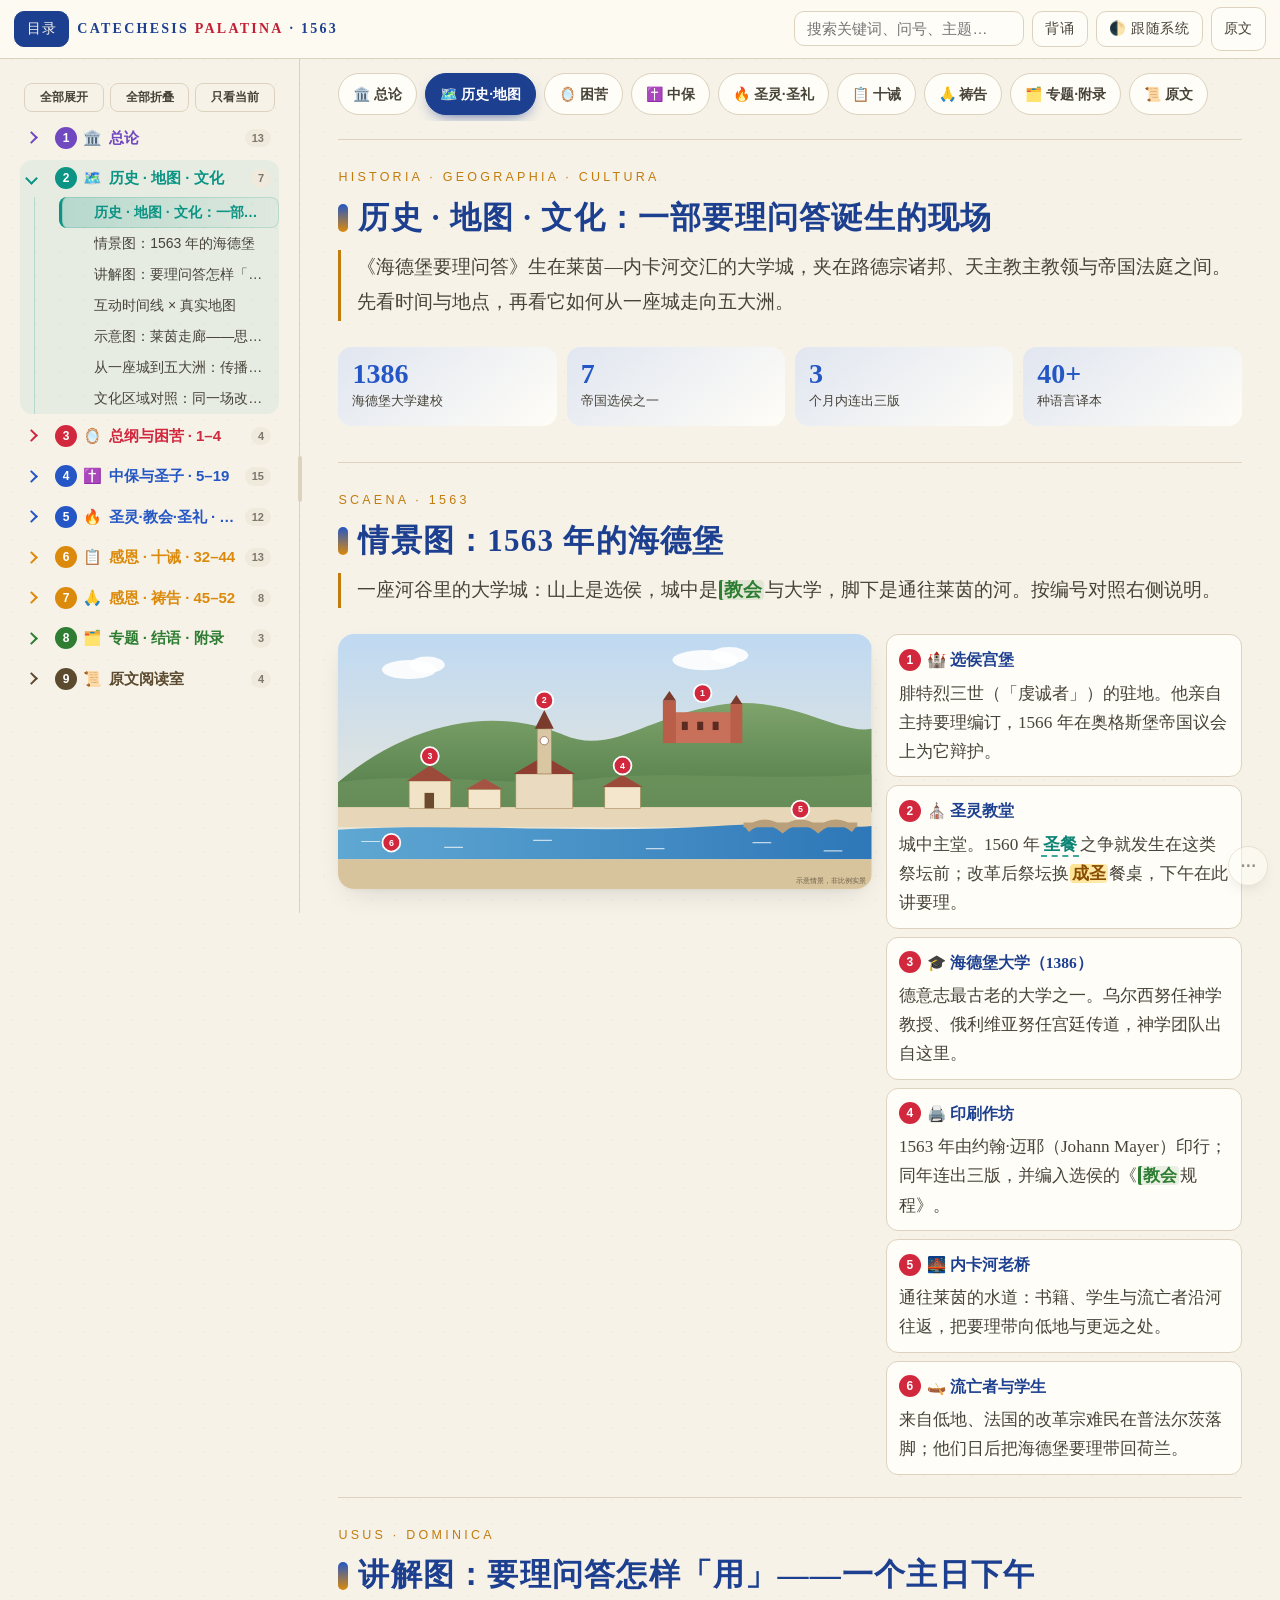
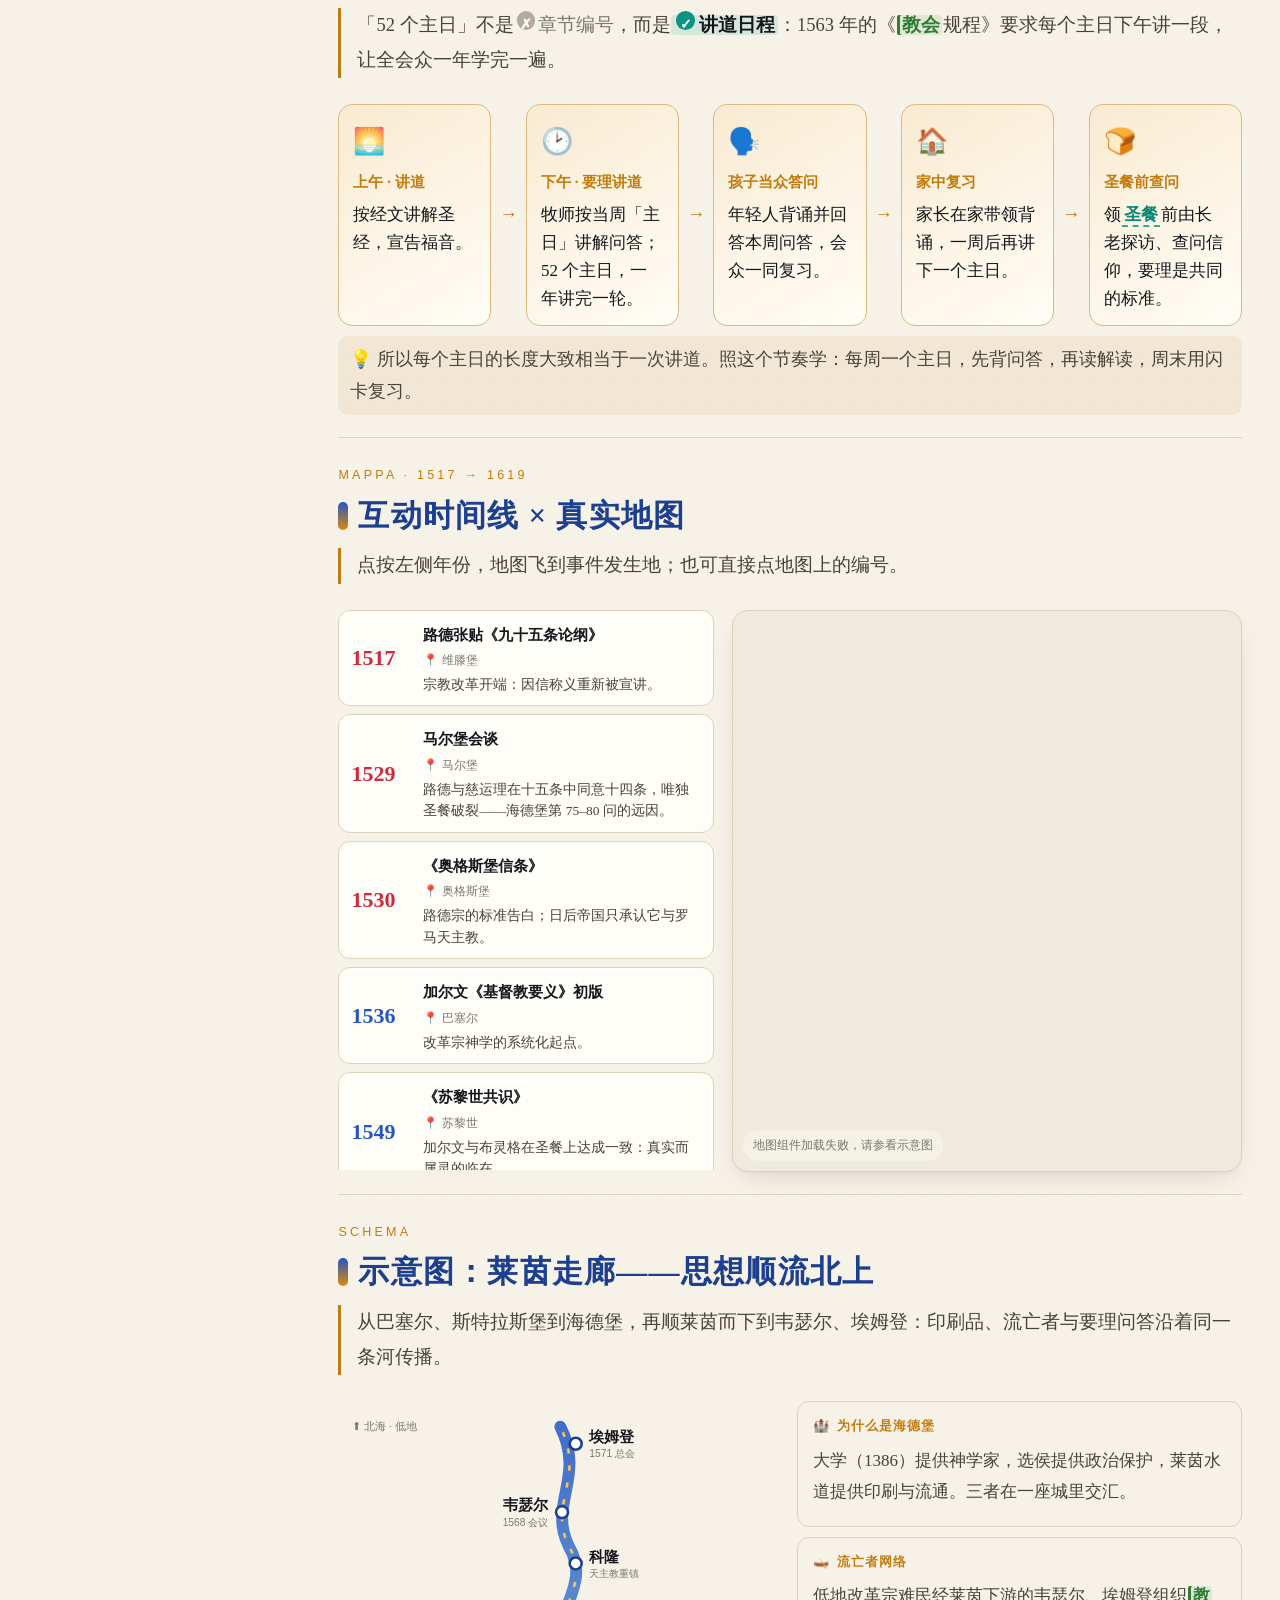
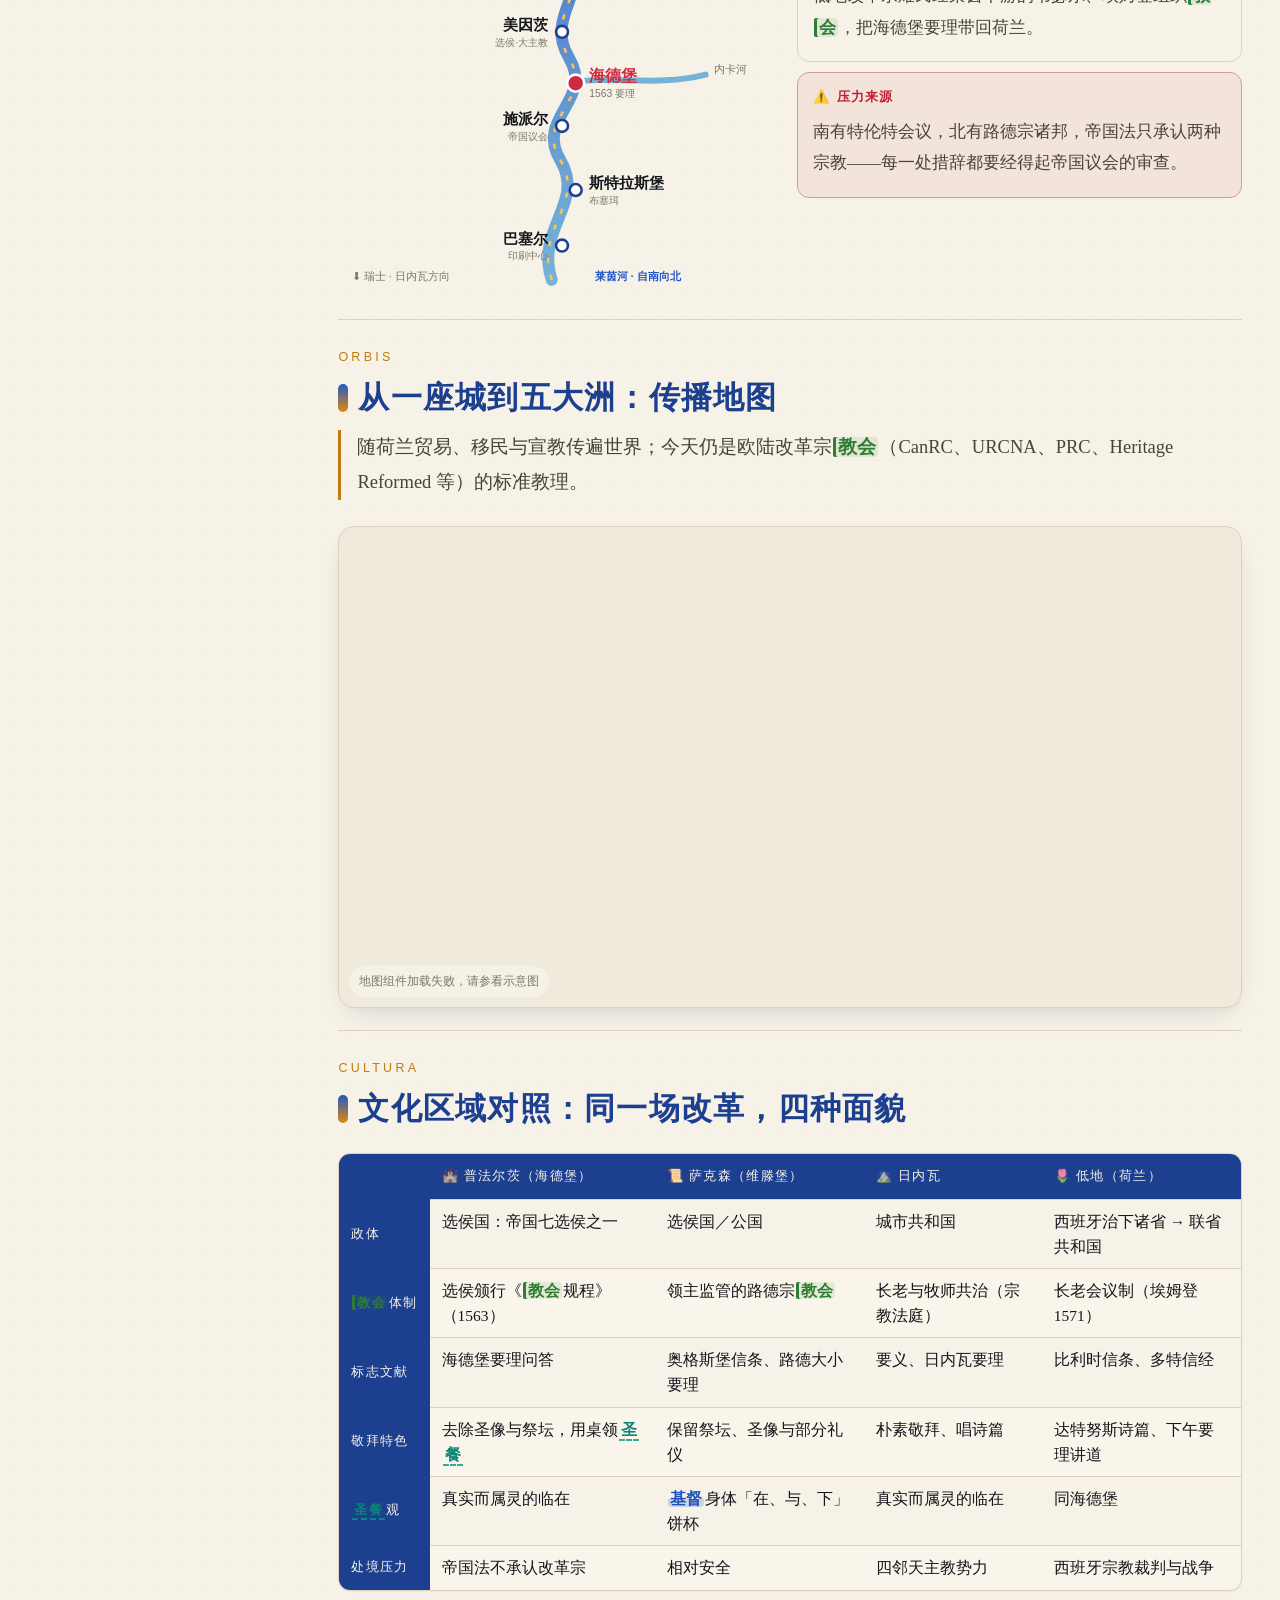
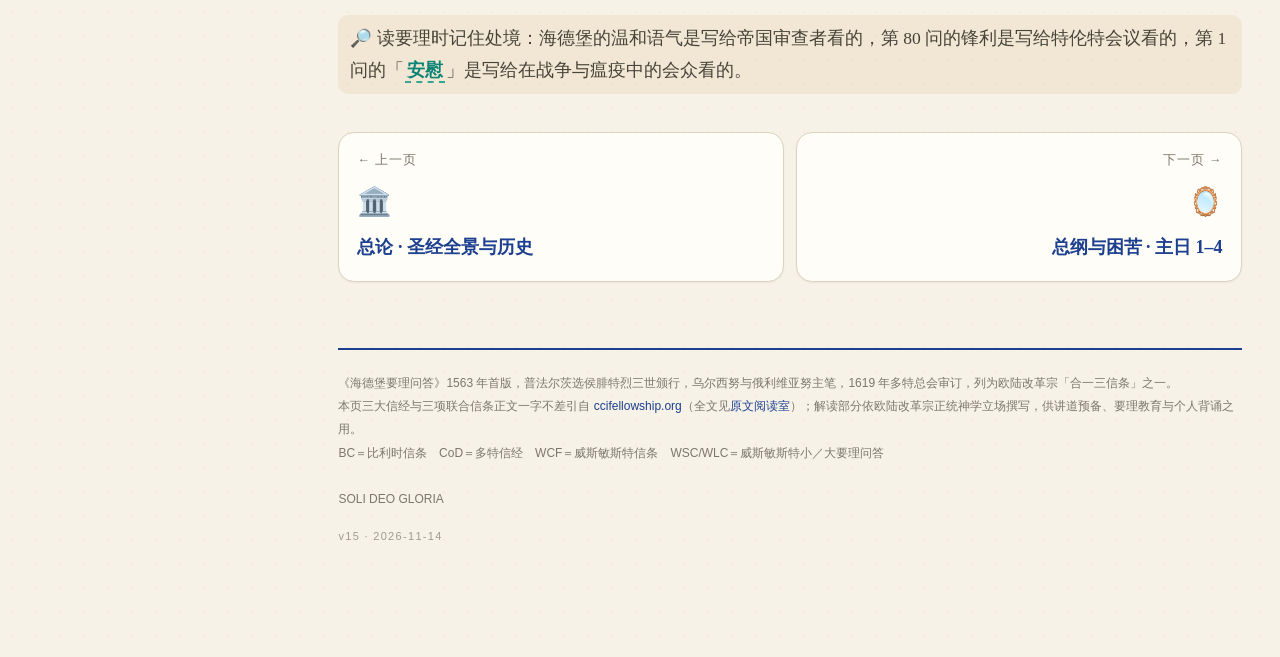
==== commit dcd90891: "v15: 三级可折叠目录（一级带序号、全站统一、问号级跳转）、触屏去毛玻璃 Co-Authored-By: Claude Opus 5.5 <noreply@anthropic.com> Claude" ====
--- a/history.html
+++ b/history.html
@@ -1,4 +1,4 @@
-<!DOCTYPE html><html lang="zh-Hans"><head><meta charset="utf-8"><meta name="viewport" content="width=device-width,initial-scale=1,viewport-fit=cover"><meta name="theme-color" content="#1F3864"><title>历史 · 地图 · 文化 · 海德堡要理问答 52 主日</title><meta name="description" content="海德堡要理问答 129 问 52 主日全景解读：时间线、救赎史故事线、圣经神学、圣约神学、三大普世信经与三项联合信条、地图、思维导图、流程图与背诵系统。"><link rel="icon" href="data:image/svg+xml,%3Csvg xmlns=%27http://www.w3.org/2000/svg%27 viewBox=%270 0 32 32%27%3E%3Crect width=%2732%27 height=%2732%27 fill=%27%231F3864%27/%3E%3Ctext x=%2716%27 y=%2723%27 font-size=%2720%27 text-anchor=%27middle%27 fill=%27%23F6F2E8%27%3EH%3C/text%3E%3C/svg%3E"><script>if("IntersectionObserver" in window)document.documentElement.classList.add("io")</script><link rel="stylesheet" href="assets/site.css"><script type="speculationrules">{"prerender": [{"where": {"href_matches": "/*"}, "eagerness": "moderate"}], "prefetch": [{"urls": ["index.html", "p1-misery.html", "p2-christ.html", "p3-spirit.html", "p4-law.html", "p5-prayer.html", "topics.html", "texts.html"], "eagerness": "eager"}]}</script></head><body><svg width="0" height="0" style="position:absolute" aria-hidden="true"><symbol id="i-book" viewBox="0 0 24 24" fill="none" stroke="currentColor" stroke-width="1.8" stroke-linecap="round" stroke-linejoin="round"><path d="M4 4h7a3 3 0 0 1 3 3v13a2 2 0 0 0-2-2H4z"/><path d="M20 4h-6a3 3 0 0 0-3 3v13a2 2 0 0 1 2-2h7z"/></symbol><symbol id="i-cross" viewBox="0 0 24 24" fill="none" stroke="currentColor" stroke-width="1.8" stroke-linecap="round" stroke-linejoin="round"><path d="M12 2v20M5 8h14"/></symbol><symbol id="i-core" viewBox="0 0 24 24" fill="none" stroke="currentColor" stroke-width="1.8" stroke-linecap="round" stroke-linejoin="round"><circle cx="12" cy="12" r="9"/><circle cx="12" cy="12" r="4"/><circle cx="12" cy="12" r="1" fill="currentColor"/></symbol><symbol id="i-flow" viewBox="0 0 24 24" fill="none" stroke="currentColor" stroke-width="1.8" stroke-linecap="round" stroke-linejoin="round"><path d="M5 12h14M13 6l6 6-6 6"/></symbol><symbol id="i-scroll" viewBox="0 0 24 24" fill="none" stroke="currentColor" stroke-width="1.8" stroke-linecap="round" stroke-linejoin="round"><path d="M8 3h11v15a3 3 0 0 1-3 3H6a3 3 0 0 1-3-3V6h5"/><path d="M8 3v13"/></symbol><symbol id="i-lang" viewBox="0 0 24 24" fill="none" stroke="currentColor" stroke-width="1.8" stroke-linecap="round" stroke-linejoin="round"><path d="M4 5h9M8.5 3v2M6 5c1 4 4 7 7 8M11 5c-1 4-4 7-7 8"/><path d="M14 21l4-9 4 9M15.5 18h5"/></symbol><symbol id="i-globe" viewBox="0 0 24 24" fill="none" stroke="currentColor" stroke-width="1.8" stroke-linecap="round" stroke-linejoin="round"><circle cx="12" cy="12" r="9"/><path d="M3 12h18M12 3a14 14 0 0 1 0 18M12 3a14 14 0 0 0 0 18"/></symbol><symbol id="i-brain" viewBox="0 0 24 24" fill="none" stroke="currentColor" stroke-width="1.8" stroke-linecap="round" stroke-linejoin="round"><path d="M9 4a3 3 0 0 0-3 3 3 3 0 0 0-2 5 3 3 0 0 0 2 5 3 3 0 0 0 3 3h1V4z"/><path d="M15 4a3 3 0 0 1 3 3 3 3 0 0 1 2 5 3 3 0 0 1-2 5 3 3 0 0 1-3 3h-1V4z"/></symbol><symbol id="i-arc" viewBox="0 0 24 24" fill="none" stroke="currentColor" stroke-width="1.8" stroke-linecap="round" stroke-linejoin="round"><path d="M3 18c4-12 14-12 18 0"/><circle cx="3" cy="18" r="1.5"/><circle cx="21" cy="18" r="1.5"/></symbol><symbol id="i-eye" viewBox="0 0 24 24" fill="none" stroke="currentColor" stroke-width="1.8" stroke-linecap="round" stroke-linejoin="round"><path d="M2 12s4-7 10-7 10 7 10 7-4 7-10 7S2 12 2 12z"/><circle cx="12" cy="12" r="3"/></symbol><symbol id="i-link" viewBox="0 0 24 24" fill="none" stroke="currentColor" stroke-width="1.8" stroke-linecap="round" stroke-linejoin="round"><path d="M10 14a4 4 0 0 0 6 0l3-3a4 4 0 0 0-6-6l-1 1"/><path d="M14 10a4 4 0 0 0-6 0l-3 3a4 4 0 0 0 6 6l1-1"/></symbol><symbol id="i-alert" viewBox="0 0 24 24" fill="none" stroke="currentColor" stroke-width="1.8" stroke-linecap="round" stroke-linejoin="round"><path d="M12 3l10 18H2z"/><path d="M12 10v5M12 18v.5"/></symbol><symbol id="i-key" viewBox="0 0 24 24" fill="none" stroke="currentColor" stroke-width="1.8" stroke-linecap="round" stroke-linejoin="round"><circle cx="8" cy="15" r="4"/><path d="M11 12l9-9M17 6l3 3"/></symbol><symbol id="i-map" viewBox="0 0 24 24" fill="none" stroke="currentColor" stroke-width="1.8" stroke-linecap="round" stroke-linejoin="round"><path d="M12 21s-7-6-7-12a7 7 0 0 1 14 0c0 6-7 12-7 12z"/><circle cx="12" cy="9" r="2.5"/></symbol><symbol id="i-clock" viewBox="0 0 24 24" fill="none" stroke="currentColor" stroke-width="1.8" stroke-linecap="round" stroke-linejoin="round"><circle cx="12" cy="12" r="9"/><path d="M12 7v5l3 2"/></symbol><symbol id="i-mic" viewBox="0 0 24 24" fill="none" stroke="currentColor" stroke-width="1.8" stroke-linecap="round" stroke-linejoin="round"><rect x="9" y="3" width="6" height="11" rx="3"/><path d="M5 11a7 7 0 0 0 14 0M12 18v3"/></symbol><symbol id="i-layers" viewBox="0 0 24 24" fill="none" stroke="currentColor" stroke-width="1.8" stroke-linecap="round" stroke-linejoin="round"><path d="M12 3l9 5-9 5-9-5z"/><path d="M3 13l9 5 9-5"/></symbol><symbol id="i-chev" viewBox="0 0 24 24" fill="none" stroke="currentColor" stroke-width="1.8" stroke-linecap="round" stroke-linejoin="round"><path d="M6 9l6 6 6-6"/></symbol></svg><div id="prog"></div><div class="topbar"><div class="tb"><button class="btn on" id="tocBtn" title="显示／隐藏目录">目录</button><div class="brand">CATECHESIS <b>PALATINA</b> · 1563</div><div class="sp"></div><div class="tbs"><input id="q" type="search" placeholder="搜索关键词、问号、主题…" aria-label="搜索"></div><button class="btn" id="drillBtn" title="遮盖答案，点按逐问自测">背诵</button><button class="btn" id="themeBtn" title="明／暗／跟随系统">主题</button><a class="btn" href="texts.html" title="信经与信条全文（ccifellowship.org 原文）">原文</a></div></div><div class="scrim"></div><div class="shell"><nav class="side"><div class="toc"><a class="toc-src" href="texts.html"><span class="no">原</span>原文阅读室（信经／信条全文）↗</a><div class="toc-h">总论 · PROLEGOMENA</div><a href="index.html#intro-why"><span class="emo">🏰</span><span class="no">I</span>为什么会有这本要理问答</a><a href="index.html#intro-frame"><span class="emo">🧭</span><span class="no">II</span>跳出框架看骨架</a><a href="index.html#intro-canon"><span class="emo">📜</span><span class="no">III</span>正典弧线与救赎史故事线</a><a href="index.html#bt-canon"><span class="emo">📖</span><span class="no">III·A</span>圣经神学：跟随故事</a><a href="index.html#bt-cov"><span class="emo">🤝</span><span class="no">III·B</span>圣约神学：全书的语法</a><a href="index.html#intro-compare"><span class="emo">🏛️</span><span class="no">IV</span>三大普世信经与三项联合信条</a><a href="index.html#creed-reader"><span class="emo">🎙️</span><span class="no">IV·A</span>信经背诵室（干净阅读版）</a><a href="index.html#forms-cmp"><span class="emo">⚖️</span><span class="no">IV·B</span>三项联合信条深度对比</a><a href="index.html#intro-method"><span class="emo">🔍</span><span class="no">V</span>释经进路：四层读法</a><a href="index.html#intro-map"><span class="emo">🗺️</span><span class="no">VI</span>改革宗欧洲：影响流向地图</a><a href="index.html#intro-text"><span class="emo">🖋️</span><span class="no">VII</span>文本、版本与要理讲道传统</a><a href="index.html#compass"><span class="emo">🧠</span><span class="no">VIII</span>思维导图与 52 主日罗盘</a><a href="index.html#flash"><span class="emo">🃏</span><span class="no">VIII·A</span>52 主日闪卡速记</a><div class="toc-h">总纲 · PROOEMIUM</div><a href="p1-misery.html#ld1" data-n="1"><span class="no">1</span><span class="emo">🕊️</span>唯一的安慰<span class="qr">(1-2问)</span></a><div class="toc-h">困苦 · MISERIA</div><a href="p1-misery.html#ld2" data-n="2"><span class="no">2</span><span class="emo">🪞</span>认识困苦的途径<span class="qr">(3-5问)</span></a><a href="p1-misery.html#ld3" data-n="3"><span class="no">3</span><span class="emo">🍎</span>创造、堕落与败坏<span class="qr">(6-8问)</span></a><a href="p1-misery.html#ld4" data-n="4"><span class="no">4</span><span class="emo">⚖️</span>神的公义与怜悯<span class="qr">(9-11问)</span></a><div class="toc-h">拯救 · LIBERATIO</div><a href="p2-christ.html#ld5" data-n="5"><span class="no">5</span><span class="emo">🌉</span>中保的必要与资格<span class="qr">(12-15问)</span></a><a href="p2-christ.html#ld6" data-n="6"><span class="no">6</span><span class="emo">👑</span>这中保是谁<span class="qr">(16-19问)</span></a><a href="p2-christ.html#ld7" data-n="7"><span class="no">7</span><span class="emo">🔑</span>真信心与使徒信经<span class="qr">(20-23问)</span></a><a href="p2-christ.html#ld8" data-n="8"><span class="no">8</span><span class="emo">🔺</span>三位一体<span class="qr">(24-25问)</span></a><a href="p2-christ.html#ld9" data-n="9"><span class="no">9</span><span class="emo">🌍</span>圣父与创造<span class="qr">(26问)</span></a><a href="p2-christ.html#ld10" data-n="10"><span class="no">10</span><span class="emo">🌧️</span>神的护理<span class="qr">(27-28问)</span></a><a href="p2-christ.html#ld11" data-n="11"><span class="no">11</span><span class="emo">✝️</span>耶稣这名<span class="qr">(29-30问)</span></a><a href="p2-christ.html#ld12" data-n="12"><span class="no">12</span><span class="emo">🫒</span>基督三职与信徒的受膏<span class="qr">(31-32问)</span></a><a href="p2-christ.html#ld13" data-n="13"><span class="no">13</span><span class="emo">👶</span>独生子与我们的主<span class="qr">(33-34问)</span></a><a href="p2-christ.html#ld14" data-n="14"><span class="no">14</span><span class="emo">🌟</span>道成肉身<span class="qr">(35-36问)</span></a><a href="p2-christ.html#ld15" data-n="15"><span class="no">15</span><span class="emo">🩸</span>受苦、彼拉多与十字架<span class="qr">(37-39问)</span></a><a href="p2-christ.html#ld16" data-n="16"><span class="no">16</span><span class="emo">⚰️</span>死、埋葬与降在阴间<span class="qr">(40-44问)</span></a><a href="p2-christ.html#ld17" data-n="17"><span class="no">17</span><span class="emo">🌅</span>复活<span class="qr">(45问)</span></a><a href="p2-christ.html#ld18" data-n="18"><span class="no">18</span><span class="emo">☁️</span>升天与「加尔文之外」<span class="qr">(46-49问)</span></a><a href="p2-christ.html#ld19" data-n="19"><span class="no">19</span><span class="emo">⚖️</span>坐在右边与再来审判<span class="qr">(50-52问)</span></a><a href="p3-spirit.html#ld20" data-n="20"><span class="no">20</span><span class="emo">🔥</span>圣灵<span class="qr">(53问)</span></a><a href="p3-spirit.html#ld21" data-n="21"><span class="no">21</span><span class="emo">⛪</span>教会、相通与赦罪<span class="qr">(54-56问)</span></a><a href="p3-spirit.html#ld22" data-n="22"><span class="no">22</span><span class="emo">🌱</span>身体复活与永生<span class="qr">(57-58问)</span></a><a href="p3-spirit.html#ld23" data-n="23"><span class="no">23</span><span class="emo">🧥</span>因信称义<span class="qr">(59-61问)</span></a><a href="p3-spirit.html#ld24" data-n="24"><span class="no">24</span><span class="emo">🍇</span>善行与功德<span class="qr">(62-64问)</span></a><a href="p3-spirit.html#ld25" data-n="25"><span class="no">25</span><span class="emo">📖</span>圣道、圣礼与信心的来源<span class="qr">(65-68问)</span></a><a href="p3-spirit.html#ld26" data-n="26"><span class="no">26</span><span class="emo">💧</span>洗礼<span class="qr">(69-71问)</span></a><a href="p3-spirit.html#ld27" data-n="27"><span class="no">27</span><span class="emo">👪</span>婴儿洗<span class="qr">(72-74问)</span></a><a href="p3-spirit.html#ld28" data-n="28"><span class="no">28</span><span class="emo">🍞</span>圣餐<span class="qr">(75-77问)</span></a><a href="p3-spirit.html#ld29" data-n="29"><span class="no">29</span><span class="emo">🍷</span>反变质说<span class="qr">(78-79问)</span></a><a href="p3-spirit.html#ld30" data-n="30"><span class="no">30</span><span class="emo">🚫</span>弥撒、圣餐的界限<span class="qr">(80-82问)</span></a><a href="p3-spirit.html#ld31" data-n="31"><span class="no">31</span><span class="emo">🗝️</span>天国的钥匙<span class="qr">(83-85问)</span></a><div class="toc-h">感恩 · GRATITUDO</div><a href="p4-law.html#ld32" data-n="32"><span class="no">32</span><span class="emo">🌳</span>我们为何仍要行善<span class="qr">(86-87问)</span></a><a href="p4-law.html#ld33" data-n="33"><span class="no">33</span><span class="emo">🔄</span>真悔改与善行的定义<span class="qr">(88-91问)</span></a><a href="p4-law.html#ld34" data-n="34"><span class="no">34</span><span class="emo">1️⃣</span>十诫与第一诫<span class="qr">(92-95问)</span></a><a href="p4-law.html#ld35" data-n="35"><span class="no">35</span><span class="emo">🖼️</span>第二诫：敬拜的方式<span class="qr">(96-98问)</span></a><a href="p4-law.html#ld36" data-n="36"><span class="no">36</span><span class="emo">🗣️</span>第三诫：神的名<span class="qr">(99-100问)</span></a><a href="p4-law.html#ld37" data-n="37"><span class="no">37</span><span class="emo">✋</span>合乎圣经的起誓<span class="qr">(101-102问)</span></a><a href="p4-law.html#ld38" data-n="38"><span class="no">38</span><span class="emo">🕯️</span>第四诫：安息日与主日<span class="qr">(103问)</span></a><a href="p4-law.html#ld39" data-n="39"><span class="no">39</span><span class="emo">👨‍👩‍👧</span>第五诫：权柄<span class="qr">(104问)</span></a><a href="p4-law.html#ld40" data-n="40"><span class="no">40</span><span class="emo">🛡️</span>第六诫：生命<span class="qr">(105-107问)</span></a><a href="p4-law.html#ld41" data-n="41"><span class="no">41</span><span class="emo">💍</span>第七诫：贞洁<span class="qr">(108-109问)</span></a><a href="p4-law.html#ld42" data-n="42"><span class="no">42</span><span class="emo">🤲</span>第八诫：财产<span class="qr">(110-111问)</span></a><a href="p4-law.html#ld43" data-n="43"><span class="no">43</span><span class="emo">🗨️</span>第九诫：真理<span class="qr">(112问)</span></a><a href="p4-law.html#ld44" data-n="44"><span class="no">44</span><span class="emo">❤️</span>第十诫与律法的严格<span class="qr">(113-115问)</span></a><a href="p5-prayer.html#ld45" data-n="45"><span class="no">45</span><span class="emo">🙏</span>祷告的必要与要素<span class="qr">(116-119问)</span></a><a href="p5-prayer.html#ld46" data-n="46"><span class="no">46</span><span class="emo">👨‍👦</span>我们在天上的父<span class="qr">(120-121问)</span></a><a href="p5-prayer.html#ld47" data-n="47"><span class="no">47</span><span class="emo">✨</span>第一求：尊名为圣<span class="qr">(122问)</span></a><a href="p5-prayer.html#ld48" data-n="48"><span class="no">48</span><span class="emo">🏰</span>第二求：愿你的国降临<span class="qr">(123问)</span></a><a href="p5-prayer.html#ld49" data-n="49"><span class="no">49</span><span class="emo">🎯</span>第三求：愿你的旨意成就<span class="qr">(124问)</span></a><a href="p5-prayer.html#ld50" data-n="50"><span class="no">50</span><span class="emo">🥖</span>第四求：日用的饮食<span class="qr">(125问)</span></a><a href="p5-prayer.html#ld51" data-n="51"><span class="no">51</span><span class="emo">🧾</span>第五求：免我们的债<span class="qr">(126问)</span></a><a href="p5-prayer.html#ld52" data-n="52"><span class="no">52</span><span class="emo">🗡️</span>第六求、颂赞与阿们<span class="qr">(127-129问)</span></a><div class="toc-h">历史 · 地图 · 文化</div><a href="#hist-intro"><span class="no">史</span>一部要理诞生的现场</a><a href="#hist-scene"><span class="no">景</span>情景图：1563 年的海德堡</a><a href="#hist-sunday"><span class="no">用</span>讲解图：一个主日下午</a><a href="#hist-map"><span class="no">图</span>互动时间线 × 真实地图</a><a href="#hist-rhine"><span class="no">河</span>莱茵走廊示意图</a><a href="#hist-world"><span class="no">世</span>全球传播地图</a><a href="#hist-culture"><span class="no">文</span>文化区域对照</a><div class="toc-h">跨主日专题 · TOPICA</div><a href="topics.html#tp-assurance"><span class="no">一</span>确据</a><a href="topics.html#tp-chalcedon"><span class="no">二</span>基督论的四条边界</a><a href="topics.html#tp-supper"><span class="no">三</span>圣餐论战一百年</a><a href="topics.html#tp-lawgospel"><span class="no">四</span>律法与福音</a><a href="topics.html#tp-election"><span class="no">五</span>预定论</a><a href="topics.html#tp-worship"><span class="no">六</span>敬拜的规范原则</a><a href="topics.html#tp-german"><span class="no">七</span>德文钥词六则</a><div class="toc-h">结语 · CONCLUSIO</div><a href="topics.html#closure"><span class="emo">♾️</span><span class="no">·</span>三重闭环</a><div class="toc-h">附录 · APPENDIX</div><a href="topics.html#ap-munus"><span class="emo">👑</span><span class="no">A</span>基督三职</a><a href="topics.html#ap-ordo"><span class="emo">⛓️</span><span class="no">B</span>救恩次序与动态链</a><a href="topics.html#ap-sac"><span class="emo">🍞</span><span class="no">C</span>圣餐四立场</a><a href="topics.html#ap-dec"><span class="emo">📋</span><span class="no">D</span>十诫总表</a><a href="topics.html#ap-lp"><span class="emo">🙏</span><span class="no">E</span>主祷文六求</a><a href="topics.html#ap-keys"><span class="emo">🗝️</span><span class="no">F</span>教会纪律流程</a><a href="topics.html#ap-opp"><span class="emo">🛡️</span><span class="no">G</span>对手立场总表</a><a href="topics.html#ap-lex"><span class="emo">🔤</span><span class="no">H</span>原文钥词汇编</a><a href="topics.html#ap-index"><span class="emo">🗂️</span><span class="no">I</span>52 主日速查索引</a><a href="topics.html#ap-pair"><span class="emo">🔗</span><span class="no">J</span>成对记忆与人生处境</a><a href="topics.html#ap-memo"><span class="emo">💡</span><span class="no">K</span>背诵方案 · 口诀 · 数字锚点</a><a href="topics.html#ap-quiz"><span class="emo">✅</span><span class="no">L</span>32 题交互自测</a></div></nav><main class="main"><nav class="pstrip" aria-label="分页"><a href="index.html">🏛️ 总论</a><a href="history.html" class="cur" aria-current="page">🗺️ 历史·地图</a><a href="p1-misery.html">🪞 困苦</a><a href="p2-christ.html">✝️ 中保</a><a href="p3-spirit.html">🔥 圣灵·圣礼</a><a href="p4-law.html">📋 十诫</a><a href="p5-prayer.html">🙏 祷告</a><a href="topics.html">🗂️ 专题·附录</a><a href="texts.html">📜 原文</a></nav><div id="sNote" class="lead hidden"></div><section class="sec histsec" id="hist-intro"><div class="eyebrow">HISTORIA · GEOGRAPHIA · CULTURA</div><h2>历史 · 地图 · 文化：一部要理问答诞生的现场</h2><p class="lead">《海德堡要理问答》生在莱茵—内卡河交汇的大学城，夹在路德宗诸邦、天主教主教领与帝国法庭之间。先看时间与地点，再看它如何从一座城走向五大洲。</p><div class="hstats"><div><b>1386</b>海德堡大学建校</div><div><b>7</b>帝国选侯之一</div><div><b>3</b>个月内连出三版</div><div><b>40+</b>种语言译本</div></div></section><section class="sec histsec" id="hist-scene"><div class="eyebrow">SCAENA · 1563</div><h2>情景图：1563 年的海德堡</h2><p class="lead">一座河谷里的大学城：山上是选侯，城中是<mark class="mk mk-cov">教会</mark>与大学，脚下是通往莱茵的河。按编号对照右侧说明。</p><div class="sc14"><div class="zbox"><svg viewBox="0 0 900 430" class="svg7 scene14" role="img" aria-label="1563 年海德堡城情景示意图">
+<!DOCTYPE html><html lang="zh-Hans"><head><meta charset="utf-8"><meta name="viewport" content="width=device-width,initial-scale=1,viewport-fit=cover"><meta name="theme-color" content="#1F3864"><title>历史 · 地图 · 文化 · 海德堡要理问答 52 主日</title><meta name="description" content="海德堡要理问答 129 问 52 主日全景解读：时间线、救赎史故事线、圣经神学、圣约神学、三大普世信经与三项联合信条、地图、思维导图、流程图与背诵系统。"><link rel="icon" href="data:image/svg+xml,%3Csvg xmlns=%27http://www.w3.org/2000/svg%27 viewBox=%270 0 32 32%27%3E%3Crect width=%2732%27 height=%2732%27 fill=%27%231F3864%27/%3E%3Ctext x=%2716%27 y=%2723%27 font-size=%2720%27 text-anchor=%27middle%27 fill=%27%23F6F2E8%27%3EH%3C/text%3E%3C/svg%3E"><script>if("IntersectionObserver" in window)document.documentElement.classList.add("io")</script><link rel="stylesheet" href="assets/site.css"><script type="speculationrules">{"prerender": [{"where": {"href_matches": "/*"}, "eagerness": "moderate"}], "prefetch": [{"urls": ["index.html", "p1-misery.html", "p2-christ.html", "p3-spirit.html", "p4-law.html", "p5-prayer.html", "topics.html", "texts.html"], "eagerness": "eager"}]}</script></head><body><svg width="0" height="0" style="position:absolute" aria-hidden="true"><symbol id="i-book" viewBox="0 0 24 24" fill="none" stroke="currentColor" stroke-width="1.8" stroke-linecap="round" stroke-linejoin="round"><path d="M4 4h7a3 3 0 0 1 3 3v13a2 2 0 0 0-2-2H4z"/><path d="M20 4h-6a3 3 0 0 0-3 3v13a2 2 0 0 1 2-2h7z"/></symbol><symbol id="i-cross" viewBox="0 0 24 24" fill="none" stroke="currentColor" stroke-width="1.8" stroke-linecap="round" stroke-linejoin="round"><path d="M12 2v20M5 8h14"/></symbol><symbol id="i-core" viewBox="0 0 24 24" fill="none" stroke="currentColor" stroke-width="1.8" stroke-linecap="round" stroke-linejoin="round"><circle cx="12" cy="12" r="9"/><circle cx="12" cy="12" r="4"/><circle cx="12" cy="12" r="1" fill="currentColor"/></symbol><symbol id="i-flow" viewBox="0 0 24 24" fill="none" stroke="currentColor" stroke-width="1.8" stroke-linecap="round" stroke-linejoin="round"><path d="M5 12h14M13 6l6 6-6 6"/></symbol><symbol id="i-scroll" viewBox="0 0 24 24" fill="none" stroke="currentColor" stroke-width="1.8" stroke-linecap="round" stroke-linejoin="round"><path d="M8 3h11v15a3 3 0 0 1-3 3H6a3 3 0 0 1-3-3V6h5"/><path d="M8 3v13"/></symbol><symbol id="i-lang" viewBox="0 0 24 24" fill="none" stroke="currentColor" stroke-width="1.8" stroke-linecap="round" stroke-linejoin="round"><path d="M4 5h9M8.5 3v2M6 5c1 4 4 7 7 8M11 5c-1 4-4 7-7 8"/><path d="M14 21l4-9 4 9M15.5 18h5"/></symbol><symbol id="i-globe" viewBox="0 0 24 24" fill="none" stroke="currentColor" stroke-width="1.8" stroke-linecap="round" stroke-linejoin="round"><circle cx="12" cy="12" r="9"/><path d="M3 12h18M12 3a14 14 0 0 1 0 18M12 3a14 14 0 0 0 0 18"/></symbol><symbol id="i-brain" viewBox="0 0 24 24" fill="none" stroke="currentColor" stroke-width="1.8" stroke-linecap="round" stroke-linejoin="round"><path d="M9 4a3 3 0 0 0-3 3 3 3 0 0 0-2 5 3 3 0 0 0 2 5 3 3 0 0 0 3 3h1V4z"/><path d="M15 4a3 3 0 0 1 3 3 3 3 0 0 1 2 5 3 3 0 0 1-2 5 3 3 0 0 1-3 3h-1V4z"/></symbol><symbol id="i-arc" viewBox="0 0 24 24" fill="none" stroke="currentColor" stroke-width="1.8" stroke-linecap="round" stroke-linejoin="round"><path d="M3 18c4-12 14-12 18 0"/><circle cx="3" cy="18" r="1.5"/><circle cx="21" cy="18" r="1.5"/></symbol><symbol id="i-eye" viewBox="0 0 24 24" fill="none" stroke="currentColor" stroke-width="1.8" stroke-linecap="round" stroke-linejoin="round"><path d="M2 12s4-7 10-7 10 7 10 7-4 7-10 7S2 12 2 12z"/><circle cx="12" cy="12" r="3"/></symbol><symbol id="i-link" viewBox="0 0 24 24" fill="none" stroke="currentColor" stroke-width="1.8" stroke-linecap="round" stroke-linejoin="round"><path d="M10 14a4 4 0 0 0 6 0l3-3a4 4 0 0 0-6-6l-1 1"/><path d="M14 10a4 4 0 0 0-6 0l-3 3a4 4 0 0 0 6 6l1-1"/></symbol><symbol id="i-alert" viewBox="0 0 24 24" fill="none" stroke="currentColor" stroke-width="1.8" stroke-linecap="round" stroke-linejoin="round"><path d="M12 3l10 18H2z"/><path d="M12 10v5M12 18v.5"/></symbol><symbol id="i-key" viewBox="0 0 24 24" fill="none" stroke="currentColor" stroke-width="1.8" stroke-linecap="round" stroke-linejoin="round"><circle cx="8" cy="15" r="4"/><path d="M11 12l9-9M17 6l3 3"/></symbol><symbol id="i-map" viewBox="0 0 24 24" fill="none" stroke="currentColor" stroke-width="1.8" stroke-linecap="round" stroke-linejoin="round"><path d="M12 21s-7-6-7-12a7 7 0 0 1 14 0c0 6-7 12-7 12z"/><circle cx="12" cy="9" r="2.5"/></symbol><symbol id="i-clock" viewBox="0 0 24 24" fill="none" stroke="currentColor" stroke-width="1.8" stroke-linecap="round" stroke-linejoin="round"><circle cx="12" cy="12" r="9"/><path d="M12 7v5l3 2"/></symbol><symbol id="i-mic" viewBox="0 0 24 24" fill="none" stroke="currentColor" stroke-width="1.8" stroke-linecap="round" stroke-linejoin="round"><rect x="9" y="3" width="6" height="11" rx="3"/><path d="M5 11a7 7 0 0 0 14 0M12 18v3"/></symbol><symbol id="i-layers" viewBox="0 0 24 24" fill="none" stroke="currentColor" stroke-width="1.8" stroke-linecap="round" stroke-linejoin="round"><path d="M12 3l9 5-9 5-9-5z"/><path d="M3 13l9 5 9-5"/></symbol><symbol id="i-chev" viewBox="0 0 24 24" fill="none" stroke="currentColor" stroke-width="1.8" stroke-linecap="round" stroke-linejoin="round"><path d="M6 9l6 6 6-6"/></symbol></svg><div id="prog"></div><div class="topbar"><div class="tb"><button class="btn on" id="tocBtn" title="显示／隐藏目录">目录</button><div class="brand">CATECHESIS <b>PALATINA</b> · 1563</div><div class="sp"></div><div class="tbs"><input id="q" type="search" placeholder="搜索关键词、问号、主题…" aria-label="搜索"></div><button class="btn" id="drillBtn" title="遮盖答案，点按逐问自测">背诵</button><button class="btn" id="themeBtn" title="明／暗／跟随系统">主题</button><a class="btn" href="texts.html" title="信经与信条全文（ccifellowship.org 原文）">原文</a></div></div><div class="scrim"></div><div class="shell"><nav class="side"><div class="toc toc3" id="toc3"><div class="t1" style="--tc:var(--prologue)" data-f="index.html"><div class="th1"><button class="tg" type="button" aria-label="展开/折叠"></button><a class="l1" href="index.html#intro-why"><span class="n1">1</span><span class="emo">🏛️</span><span class="t">总论</span><span class="qr">13</span></a></div><div class="tb1"><div class="t2"><div class="th2"><i class="tgx"></i><a class="l2" href="index.html#intro-why" title="为什么会有这本要理问答"><span class="emo">🏰</span><span class="t">为什么会有这本要理问答</span></a></div></div><div class="t2"><div class="th2"><i class="tgx"></i><a class="l2" href="index.html#intro-frame" title="跳出框架看骨架：三重结构与三重回环"><span class="emo">🧭</span><span class="t">跳出框架看骨架：三重结构与三重回环</span></a></div></div><div class="t2"><div class="th2"><i class="tgx"></i><a class="l2" href="index.html#intro-canon" title="从整本圣经看：正典弧线上的海德堡"><span class="emo">📜</span><span class="t">从整本圣经看：正典弧线上的海德堡</span></a></div></div><div class="t2"><div class="th2"><i class="tgx"></i><a class="l2" href="index.html#bt-canon" title="圣经神学：不是证明经文，而是跟随故事"><span class="emo">📖</span><span class="t">圣经神学：不是证明经文，而是跟随故事</span></a></div></div><div class="t2"><div class="th2"><i class="tgx"></i><a class="l2" href="index.html#bt-cov" title="圣约神学：全书的语法"><span class="emo">🤝</span><span class="t">圣约神学：全书的语法</span></a></div></div><div class="t2"><div class="th2"><i class="tgx"></i><a class="l2" href="index.html#intro-compare" title="在信条家族中的位置：三大普世信经与三项联合信条"><span class="emo">🏛️</span><span class="t">在信条家族中的位置：三大普世信经与三项联合信条</span></a></div></div><div class="t2"><div class="th2"><i class="tgx"></i><a class="l2" href="index.html#creed-reader" title="信经背诵室：三大普世信经干净阅读版"><span class="emo">🎙️</span><span class="t">信经背诵室：三大普世信经干净阅读版</span></a></div></div><div class="t2"><div class="th2"><i class="tgx"></i><a class="l2" href="index.html#forms-cmp" title="三项联合信条深度对比：为什么需要三份"><span class="emo">⚖️</span><span class="t">三项联合信条深度对比：为什么需要三份</span></a></div></div><div class="t2"><div class="th2"><i class="tgx"></i><a class="l2" href="index.html#intro-method" title="释经进路：先宏观，后微观"><span class="emo">🔍</span><span class="t">释经进路：先宏观，后微观</span></a></div></div><div class="t2"><div class="th2"><i class="tgx"></i><a class="l2" href="index.html#intro-map" title="改革宗欧洲：海德堡在影响网络中的位置"><span class="emo">🗺️</span><span class="t">改革宗欧洲：海德堡在影响网络中的位置</span></a></div></div><div class="t2"><div class="th2"><i class="tgx"></i><a class="l2" href="index.html#intro-text" title="文本、版本与要理讲道传统"><span class="emo">🖋️</span><span class="t">文本、版本与要理讲道传统</span></a></div></div><div class="t2"><div class="th2"><i class="tgx"></i><a class="l2" href="index.html#compass" title="思维导图与 52 主日罗盘"><span class="emo">🧠</span><span class="t">思维导图与 52 主日罗盘</span></a></div></div><div class="t2"><div class="th2"><i class="tgx"></i><a class="l2" href="index.html#flash" title="52 主日闪卡速记"><span class="emo">🃏</span><span class="t">52 主日闪卡速记</span></a></div></div></div></div><div class="t1 open" style="--tc:var(--teal)" data-f="history.html"><div class="th1"><button class="tg" type="button" aria-label="展开/折叠"></button><a class="l1" href="#hist-intro"><span class="n1">2</span><span class="emo">🗺️</span><span class="t">历史 · 地图 · 文化</span><span class="qr">7</span></a></div><div class="tb1"><div class="t2"><div class="th2"><i class="tgx"></i><a class="l2" href="#hist-intro" title="历史 · 地图 · 文化：一部要理问答诞生的现场"><span class="emo"></span><span class="t">历史 · 地图 · 文化：一部要理问答诞生的现场</span></a></div></div><div class="t2"><div class="th2"><i class="tgx"></i><a class="l2" href="#hist-scene" title="情景图：1563 年的海德堡"><span class="emo"></span><span class="t">情景图：1563 年的海德堡</span></a></div></div><div class="t2"><div class="th2"><i class="tgx"></i><a class="l2" href="#hist-sunday" title="讲解图：要理问答怎样「用」——一个主日下午"><span class="emo"></span><span class="t">讲解图：要理问答怎样「用」——一个主日下午</span></a></div></div><div class="t2"><div class="th2"><i class="tgx"></i><a class="l2" href="#hist-map" title="互动时间线 × 真实地图"><span class="emo"></span><span class="t">互动时间线 × 真实地图</span></a></div></div><div class="t2"><div class="th2"><i class="tgx"></i><a class="l2" href="#hist-rhine" title="示意图：莱茵走廊——思想顺流北上"><span class="emo"></span><span class="t">示意图：莱茵走廊——思想顺流北上</span></a></div></div><div class="t2"><div class="th2"><i class="tgx"></i><a class="l2" href="#hist-world" title="从一座城到五大洲：传播地图"><span class="emo"></span><span class="t">从一座城到五大洲：传播地图</span></a></div></div><div class="t2"><div class="th2"><i class="tgx"></i><a class="l2" href="#hist-culture" title="文化区域对照：同一场改革，四种面貌"><span class="emo"></span><span class="t">文化区域对照：同一场改革，四种面貌</span></a></div></div></div></div><div class="t1" style="--tc:var(--misery)" data-f="p1-misery.html"><div class="th1"><button class="tg" type="button" aria-label="展开/折叠"></button><a class="l1" href="p1-misery.html#ld1"><span class="n1">3</span><span class="emo">🪞</span><span class="t">总纲与困苦 · 1–4</span><span class="qr">4</span></a></div><div class="tb1"><div class="t2 has"><div class="th2"><button class="tg" type="button" aria-label="展开/折叠"></button><a class="l2" href="p1-misery.html#ld1" data-n="1" title="1 · 唯一的安慰"><span class="emo">🕊️</span><span class="t">1 · 唯一的安慰</span><span class="qr">(1-2问)</span></a></div><div class="tb2"><a class="l3" href="p1-misery.html#q1" title="问1 或生或死，你唯一的安慰是什么？"><span class="no3">问1</span><span class="t">或生或死，你唯一的安慰是什么？</span></a><a class="l3" href="p1-misery.html#q2" title="问2 为了在这样的安慰中喜乐地生或死，你必须知道哪些事呢？"><span class="no3">问2</span><span class="t">为了在这样的安慰中喜乐地生或死，你必须知道哪些事呢？</span></a></div></div><div class="t2 has"><div class="th2"><button class="tg" type="button" aria-label="展开/折叠"></button><a class="l2" href="p1-misery.html#ld2" data-n="2" title="2 · 认识困苦的途径"><span class="emo">🪞</span><span class="t">2 · 认识困苦的途径</span><span class="qr">(3-5问)</span></a></div><div class="tb2"><a class="l3" href="p1-misery.html#q3" title="问3 你从何处得知你的罪恶和愁苦呢？"><span class="no3">问3</span><span class="t">你从何处得知你的罪恶和愁苦呢？</span></a><a class="l3" href="p1-misery.html#q4" title="问4 神的律法对我们有什么要求呢？"><span class="no3">问4</span><span class="t">神的律法对我们有什么要求呢？</span></a><a class="l3" href="p1-misery.html#q5" title="问5 你能完全遵守这些诫命吗？"><span class="no3">问5</span><span class="t">你能完全遵守这些诫命吗？</span></a></div></div><div class="t2 has"><div class="th2"><button class="tg" type="button" aria-label="展开/折叠"></button><a class="l2" href="p1-misery.html#ld3" data-n="3" title="3 · 创造、堕落与败坏"><span class="emo">🍎</span><span class="t">3 · 创造、堕落与败坏</span><span class="qr">(6-8问)</span></a></div><div class="tb2"><a class="l3" href="p1-misery.html#q6" title="问6 神原本就把人造得如此邪恶和悖逆吗？"><span class="no3">问6</span><span class="t">神原本就把人造得如此邪恶和悖逆吗？</span></a><a class="l3" href="p1-misery.html#q7" title="问7 那么，败坏的人性从何而来呢？"><span class="no3">问7</span><span class="t">那么，败坏的人性从何而来呢？</span></a><a class="l3" href="p1-misery.html#q8" title="问8 我们是否如此败坏，以致完全没有能力行任何的善，反倒倾向于诸般的恶呢？"><span class="no3">问8</span><span class="t">我们是否如此败坏，以致完全没有能力行任何的善，反倒倾向于诸般的恶呢？</span></a></div></div><div class="t2 has"><div class="th2"><button class="tg" type="button" aria-label="展开/折叠"></button><a class="l2" href="p1-misery.html#ld4" data-n="4" title="4 · 神的公义与怜悯"><span class="emo">⚖️</span><span class="t">4 · 神的公义与怜悯</span><span class="qr">(9-11问)</span></a></div><div class="tb2"><a class="l3" href="p1-misery.html#q9" title="问9 神在律法中要求人做他们所做不到的事，这岂不是不公平吗？"><span class="no3">问9</span><span class="t">神在律法中要求人做他们所做不到的事，这岂不是不公平吗？</span></a><a class="l3" href="p1-misery.html#q10" title="问10 神会任凭这种悖逆和反叛不受惩罚吗?"><span class="no3">问10</span><span class="t">神会任凭这种悖逆和反叛不受惩罚吗?</span></a><a class="l3" href="p1-misery.html#q11" title="问11 但是，神不也是慈爱的吗？"><span class="no3">问11</span><span class="t">但是，神不也是慈爱的吗？</span></a></div></div></div></div><div class="t1" style="--tc:var(--deliver)" data-f="p2-christ.html"><div class="th1"><button class="tg" type="button" aria-label="展开/折叠"></button><a class="l1" href="p2-christ.html#ld5"><span class="n1">4</span><span class="emo">✝️</span><span class="t">中保与圣子 · 5–19</span><span class="qr">15</span></a></div><div class="tb1"><div class="t2 has"><div class="th2"><button class="tg" type="button" aria-label="展开/折叠"></button><a class="l2" href="p2-christ.html#ld5" data-n="5" title="5 · 中保的必要与资格"><span class="emo">🌉</span><span class="t">5 · 中保的必要与资格</span><span class="qr">(12-15问)</span></a></div><div class="tb2"><a class="l3" href="p2-christ.html#q12" title="问12 既然按照神公义的审判，我们都当受到今生及永世的刑罚，那么我们怎样才能逃脱这刑罚，并再次蒙神恩宠呢？"><span class="no3">问12</span><span class="t">既然按照神公义的审判，我们都当受到今生及永世的刑罚，那么我们怎样才能逃脱这刑罚，并再次蒙神恩宠呢？</span></a><a class="l3" href="p2-christ.html#q13" title="问13 我们自己能够偿还这罪债吗？"><span class="no3">问13</span><span class="t">我们自己能够偿还这罪债吗？</span></a><a class="l3" href="p2-christ.html#q14" title="问14 有没有其他受造物能替我们赎罪呢？"><span class="no3">问14</span><span class="t">有没有其他受造物能替我们赎罪呢？</span></a><a class="l3" href="p2-christ.html#q15" title="问15 那么，人必须寻求一位怎样的中保和救赎者呢？"><span class="no3">问15</span><span class="t">那么，人必须寻求一位怎样的中保和救赎者呢？</span></a></div></div><div class="t2 has"><div class="th2"><button class="tg" type="button" aria-label="展开/折叠"></button><a class="l2" href="p2-christ.html#ld6" data-n="6" title="6 · 这中保是谁"><span class="emo">👑</span><span class="t">6 · 这中保是谁</span><span class="qr">(16-19问)</span></a></div><div class="tb2"><a class="l3" href="p2-christ.html#q16" title="问16 为什么他必须是真人，且是无罪的人？"><span class="no3">问16</span><span class="t">为什么他必须是真人，且是无罪的人？</span></a><a class="l3" href="p2-christ.html#q17" title="问17 为什么他必须同时是真神呢？"><span class="no3">问17</span><span class="t">为什么他必须同时是真神呢？</span></a><a class="l3" href="p2-christ.html#q18" title="问18 那么，谁是那位中保，既是真神，同时又是真实而无罪的人呢？"><span class="no3">问18</span><span class="t">那么，谁是那位中保，既是真神，同时又是真实而无罪的人呢？</span></a><a class="l3" href="p2-christ.html#q19" title="问19 你从哪里得知这事呢？"><span class="no3">问19</span><span class="t">你从哪里得知这事呢？</span></a></div></div><div class="t2 has"><div class="th2"><button class="tg" type="button" aria-label="展开/折叠"></button><a class="l2" href="p2-christ.html#ld7" data-n="7" title="7 · 真信心与使徒信经"><span class="emo">🔑</span><span class="t">7 · 真信心与使徒信经</span><span class="qr">(20-23问)</span></a></div><div class="tb2"><a class="l3" href="p2-christ.html#q20" title="问20 因着亚当，众人都灭亡了。那么是否藉着基督，众人都得救了呢？"><span class="no3">问20</span><span class="t">因着亚当，众人都灭亡了。那么是否藉着基督，众人都得救了呢？</span></a><a class="l3" href="p2-christ.html#q21" title="问21 什么是真信心？"><span class="no3">问21</span><span class="t">什么是真信心？</span></a><a class="l3" href="p2-christ.html#q22" title="问22 那么，基督徒必须相信什么？"><span class="no3">问22</span><span class="t">那么，基督徒必须相信什么？</span></a><a class="l3" href="p2-christ.html#q23" title="问23 这一信经包括哪些内容？"><span class="no3">问23</span><span class="t">这一信经包括哪些内容？</span></a></div></div><div class="t2 has"><div class="th2"><button class="tg" type="button" aria-label="展开/折叠"></button><a class="l2" href="p2-christ.html#ld8" data-n="8" title="8 · 三位一体"><span class="emo">🔺</span><span class="t">8 · 三位一体</span><span class="qr">(24-25问)</span></a></div><div class="tb2"><a class="l3" href="p2-christ.html#q24" title="问24 这一信经是怎样划分的呢？"><span class="no3">问24</span><span class="t">这一信经是怎样划分的呢？</span></a><a class="l3" href="p2-christ.html#q25" title="问25 既然神只有一位1，那么你为什么说有三位，即圣父、圣子和圣灵呢？"><span class="no3">问25</span><span class="t">既然神只有一位1，那么你为什么说有三位，即圣父、圣子和圣灵呢？</span></a></div></div><div class="t2 has"><div class="th2"><button class="tg" type="button" aria-label="展开/折叠"></button><a class="l2" href="p2-christ.html#ld9" data-n="9" title="9 · 圣父与创造"><span class="emo">🌍</span><span class="t">9 · 圣父与创造</span><span class="qr">(26问)</span></a></div><div class="tb2"><a class="l3" href="p2-christ.html#q26" title="问26 当你宣告“我信神，全能的父，创造天地的主”时，你相信什么？"><span class="no3">问26</span><span class="t">当你宣告“我信神，全能的父，创造天地的主”时，你相信什么？</span></a></div></div><div class="t2 has"><div class="th2"><button class="tg" type="button" aria-label="展开/折叠"></button><a class="l2" href="p2-christ.html#ld10" data-n="10" title="10 · 神的护理"><span class="emo">🌧️</span><span class="t">10 · 神的护理</span><span class="qr">(27-28问)</span></a></div><div class="tb2"><a class="l3" href="p2-christ.html#q27" title="问27 你如何理解“神的护理”？"><span class="no3">问27</span><span class="t">你如何理解“神的护理”？</span></a><a class="l3" href="p2-christ.html#q28" title="问28 知道神创造万有并且仍护理、托住万有对我们有何益处呢？"><span class="no3">问28</span><span class="t">知道神创造万有并且仍护理、托住万有对我们有何益处呢？</span></a></div></div><div class="t2 has"><div class="th2"><button class="tg" type="button" aria-label="展开/折叠"></button><a class="l2" href="p2-christ.html#ld11" data-n="11" title="11 · 耶稣这名"><span class="emo">✝️</span><span class="t">11 · 耶稣这名</span><span class="qr">(29-30问)</span></a></div><div class="tb2"><a class="l3" href="p2-christ.html#q29" title="问29 为什么神的儿子被称为“耶稣”，即救主呢？"><span class="no3">问29</span><span class="t">为什么神的儿子被称为“耶稣”，即救主呢？</span></a><a class="l3" href="p2-christ.html#q30" title="问30 那些从圣徒身上、从自身或从别处寻找拯救或福乐的人，也信独一的救主耶稣吗？"><span class="no3">问30</span><span class="t">那些从圣徒身上、从自身或从别处寻找拯救或福乐的人，也信独一的救主耶稣吗？</span></a></div></div><div class="t2 has"><div class="th2"><button class="tg" type="button" aria-label="展开/折叠"></button><a class="l2" href="p2-christ.html#ld12" data-n="12" title="12 · 基督三职与信徒的受膏"><span class="emo">🫒</span><span class="t">12 · 基督三职与信徒的受膏</span><span class="qr">(31-32问)</span></a></div><div class="tb2"><a class="l3" href="p2-christ.html#q31" title="问31 为什么称他为“基督”，即受膏者呢？"><span class="no3">问31</span><span class="t">为什么称他为“基督”，即受膏者呢？</span></a><a class="l3" href="p2-christ.html#q32" title="问32 为什么你被称为基督徒呢？"><span class="no3">问32</span><span class="t">为什么你被称为基督徒呢？</span></a></div></div><div class="t2 has"><div class="th2"><button class="tg" type="button" aria-label="展开/折叠"></button><a class="l2" href="p2-christ.html#ld13" data-n="13" title="13 · 独生子与我们的主"><span class="emo">👶</span><span class="t">13 · 独生子与我们的主</span><span class="qr">(33-34问)</span></a></div><div class="tb2"><a class="l3" href="p2-christ.html#q33" title="问33 既然我们也是神的儿女，为什么基督还被称为神的独生子呢？"><span class="no3">问33</span><span class="t">既然我们也是神的儿女，为什么基督还被称为神的独生子呢？</span></a><a class="l3" href="p2-christ.html#q34" title="问34 你为什么称他为“我们的主”呢？"><span class="no3">问34</span><span class="t">你为什么称他为“我们的主”呢？</span></a></div></div><div class="t2 has"><div class="th2"><button class="tg" type="button" aria-label="展开/折叠"></button><a class="l2" href="p2-christ.html#ld14" data-n="14" title="14 · 道成肉身"><span class="emo">🌟</span><span class="t">14 · 道成肉身</span><span class="qr">(35-36问)</span></a></div><div class="tb2"><a class="l3" href="p2-christ.html#q35" title="问35 你宣告说“因圣灵感孕，从童贞女马利亚所生”，这句话是什么意思？"><span class="no3">问35</span><span class="t">你宣告说“因圣灵感孕，从童贞女马利亚所生”，这句话是什么意思？</span></a><a class="l3" href="p2-christ.html#q36" title="问36 基督因圣灵感孕而生对你有什么益处呢？"><span class="no3">问36</span><span class="t">基督因圣灵感孕而生对你有什么益处呢？</span></a></div></div><div class="t2 has"><div class="th2"><button class="tg" type="button" aria-label="展开/折叠"></button><a class="l2" href="p2-christ.html#ld15" data-n="15" title="15 · 受苦、彼拉多与十字架"><span class="emo">🩸</span><span class="t">15 · 受苦、彼拉多与十字架</span><span class="qr">(37-39问)</span></a></div><div class="tb2"><a class="l3" href="p2-christ.html#q37" title="问37 你如何理解他“受难”？"><span class="no3">问37</span><span class="t">你如何理解他“受难”？</span></a><a class="l3" href="p2-christ.html#q38" title="问38 为什么基督在“本丢·彼拉多手下受难”？"><span class="no3">问38</span><span class="t">为什么基督在“本丢·彼拉多手下受难”？</span></a><a class="l3" href="p2-christ.html#q39" title="问39 基督被钉死在十字架上，而非以其他方式受死有什么特殊意义吗？"><span class="no3">问39</span><span class="t">基督被钉死在十字架上，而非以其他方式受死有什么特殊意义吗？</span></a></div></div><div class="t2 has"><div class="th2"><button class="tg" type="button" aria-label="展开/折叠"></button><a class="l2" href="p2-christ.html#ld16" data-n="16" title="16 · 死、埋葬与降在阴间"><span class="emo">⚰️</span><span class="t">16 · 死、埋葬与降在阴间</span><span class="qr">(40-44问)</span></a></div><div class="tb2"><a class="l3" href="p2-christ.html#q40" title="问40 基督为什么必须自己卑微， 以至于死呢？"><span class="no3">问40</span><span class="t">基督为什么必须自己卑微， 以至于死呢？</span></a><a class="l3" href="p2-christ.html#q41" title="问41 为什么耶稣要被“埋葬”呢？"><span class="no3">问41</span><span class="t">为什么耶稣要被“埋葬”呢？</span></a><a class="l3" href="p2-christ.html#q42" title="问42 既然基督已经为我们死了，为什么我们还必须死呢？"><span class="no3">问42</span><span class="t">既然基督已经为我们死了，为什么我们还必须死呢？</span></a><a class="l3" href="p2-christ.html#q43" title="问43 从基督在十字架上的献祭和受死，我们还得到了哪些益处呢？"><span class="no3">问43</span><span class="t">从基督在十字架上的献祭和受死，我们还得到了哪些益处呢？</span></a><a class="l3" href="p2-christ.html#q44" title="问44 为什么加上“降在阴间”这句话呢？"><span class="no3">问44</span><span class="t">为什么加上“降在阴间”这句话呢？</span></a></div></div><div class="t2 has"><div class="th2"><button class="tg" type="button" aria-label="展开/折叠"></button><a class="l2" href="p2-christ.html#ld17" data-n="17" title="17 · 复活"><span class="emo">🌅</span><span class="t">17 · 复活</span><span class="qr">(45问)</span></a></div><div class="tb2"><a class="l3" href="p2-christ.html#q45" title="问45 基督的复活使我们得到了哪些益处呢？"><span class="no3">问45</span><span class="t">基督的复活使我们得到了哪些益处呢？</span></a></div></div><div class="t2 has"><div class="th2"><button class="tg" type="button" aria-label="展开/折叠"></button><a class="l2" href="p2-christ.html#ld18" data-n="18" title="18 · 升天与「加尔文之外」"><span class="emo">☁️</span><span class="t">18 · 升天与「加尔文之外」</span><span class="qr">(46-49问)</span></a></div><div class="tb2"><a class="l3" href="p2-christ.html#q46" title="问46 你如何理解他“升天”？"><span class="no3">问46</span><span class="t">你如何理解他“升天”？</span></a><a class="l3" href="p2-christ.html#q47" title="问47 这样，基督岂不是没有照他所应许的，与我们同在直到世界的末了吗1？"><span class="no3">问47</span><span class="t">这样，基督岂不是没有照他所应许的，与我们同在直到世界的末了吗1？</span></a><a class="l3" href="p2-christ.html#q48" title="问48 但如果基督的神性所在之处不都有人性同在的话，他的神人二性岂不是彼此分离了吗？这岂不是说他的神人二性是彼此分开的吗？"><span class="no3">问48</span><span class="t">但如果基督的神性所在之处不都有人性同在的话，他的神人二性岂不是彼此分离了吗？这岂不是说他的神人二性是彼此分开的吗？</span></a><a class="l3" href="p2-christ.html#q49" title="问49 基督升天对我们有什么益处呢？"><span class="no3">问49</span><span class="t">基督升天对我们有什么益处呢？</span></a></div></div><div class="t2 has"><div class="th2"><button class="tg" type="button" aria-label="展开/折叠"></button><a class="l2" href="p2-christ.html#ld19" data-n="19" title="19 · 坐在右边与再来审判"><span class="emo">⚖️</span><span class="t">19 · 坐在右边与再来审判</span><span class="qr">(50-52问)</span></a></div><div class="tb2"><a class="l3" href="p2-christ.html#q50" title="问50 为什么加上“坐在全能父神的右边”呢？"><span class="no3">问50</span><span class="t">为什么加上“坐在全能父神的右边”呢？</span></a><a class="l3" href="p2-christ.html#q51" title="问51 我们从元首基督的这种荣耀中得到哪些益处呢？"><span class="no3">问51</span><span class="t">我们从元首基督的这种荣耀中得到哪些益处呢？</span></a><a class="l3" href="p2-christ.html#q52" title="问52 基督“将来必从那里降临，审判活人死人”，这对你有什么安慰呢？"><span class="no3">问52</span><span class="t">基督“将来必从那里降临，审判活人死人”，这对你有什么安慰呢？</span></a></div></div></div></div><div class="t1" style="--tc:var(--deliver)" data-f="p3-spirit.html"><div class="th1"><button class="tg" type="button" aria-label="展开/折叠"></button><a class="l1" href="p3-spirit.html#ld20"><span class="n1">5</span><span class="emo">🔥</span><span class="t">圣灵·教会·圣礼 · 20–31</span><span class="qr">12</span></a></div><div class="tb1"><div class="t2 has"><div class="th2"><button class="tg" type="button" aria-label="展开/折叠"></button><a class="l2" href="p3-spirit.html#ld20" data-n="20" title="20 · 圣灵"><span class="emo">🔥</span><span class="t">20 · 圣灵</span><span class="qr">(53问)</span></a></div><div class="tb2"><a class="l3" href="p3-spirit.html#q53" title="问53 论到圣灵，你相信什么？"><span class="no3">问53</span><span class="t">论到圣灵，你相信什么？</span></a></div></div><div class="t2 has"><div class="th2"><button class="tg" type="button" aria-label="展开/折叠"></button><a class="l2" href="p3-spirit.html#ld21" data-n="21" title="21 · 教会、相通与赦罪"><span class="emo">⛪</span><span class="t">21 · 教会、相通与赦罪</span><span class="qr">(54-56问)</span></a></div><div class="tb2"><a class="l3" href="p3-spirit.html#q54" title="问54 论到“圣而公之教会”，你相信什么？"><span class="no3">问54</span><span class="t">论到“圣而公之教会”，你相信什么？</span></a><a class="l3" href="p3-spirit.html#q55" title="问55 你怎样理解“圣徒相通”？"><span class="no3">问55</span><span class="t">你怎样理解“圣徒相通”？</span></a><a class="l3" href="p3-spirit.html#q56" title="问56 论到“罪得赦免”，你相信什么？"><span class="no3">问56</span><span class="t">论到“罪得赦免”，你相信什么？</span></a></div></div><div class="t2 has"><div class="th2"><button class="tg" type="button" aria-label="展开/折叠"></button><a class="l2" href="p3-spirit.html#ld22" data-n="22" title="22 · 身体复活与永生"><span class="emo">🌱</span><span class="t">22 · 身体复活与永生</span><span class="qr">(57-58问)</span></a></div><div class="tb2"><a class="l3" href="p3-spirit.html#q57" title="问57 “身体复活”带给你什么安慰？"><span class="no3">问57</span><span class="t">“身体复活”带给你什么安慰？</span></a><a class="l3" href="p3-spirit.html#q58" title="问58 你从“我相信永生”这句话中得着什么安慰？"><span class="no3">问58</span><span class="t">你从“我相信永生”这句话中得着什么安慰？</span></a></div></div><div class="t2 has"><div class="th2"><button class="tg" type="button" aria-label="展开/折叠"></button><a class="l2" href="p3-spirit.html#ld23" data-n="23" title="23 · 因信称义"><span class="emo">🧥</span><span class="t">23 · 因信称义</span><span class="qr">(59-61问)</span></a></div><div class="tb2"><a class="l3" href="p3-spirit.html#q59" title="问59 相信这一信经所宣告的内容对你有什么帮助？"><span class="no3">问59</span><span class="t">相信这一信经所宣告的内容对你有什么帮助？</span></a><a class="l3" href="p3-spirit.html#q60" title="问60 你怎样在神面前称义呢？"><span class="no3">问60</span><span class="t">你怎样在神面前称义呢？</span></a><a class="l3" href="p3-spirit.html#q61" title="问61 你为什么说唯独因信称义呢？"><span class="no3">问61</span><span class="t">你为什么说唯独因信称义呢？</span></a></div></div><div class="t2 has"><div class="th2"><button class="tg" type="button" aria-label="展开/折叠"></button><a class="l2" href="p3-spirit.html#ld24" data-n="24" title="24 · 善行与功德"><span class="emo">🍇</span><span class="t">24 · 善行与功德</span><span class="qr">(62-64问)</span></a></div><div class="tb2"><a class="l3" href="p3-spirit.html#q62" title="问62 为什么我们的善行不能成为我们在神面前的义，或者至少是部分的义呢？"><span class="no3">问62</span><span class="t">为什么我们的善行不能成为我们在神面前的义，或者至少是部分的义呢？</span></a><a class="l3" href="p3-spirit.html#q63" title="问63 神应许按着各人所行的在今生和来世奖赏各人。即便如此，我们的善行还是不能为我们赚取什么吗1？"><span class="no3">问63</span><span class="t">神应许按着各人所行的在今生和来世奖赏各人。即便如此，我们的善行还是不能为我们赚取什么吗1？</span></a><a class="l3" href="p3-spirit.html#q64" title="问64 这个教导岂不会使人随性而为，甚至道德败坏吗？"><span class="no3">问64</span><span class="t">这个教导岂不会使人随性而为，甚至道德败坏吗？</span></a></div></div><div class="t2 has"><div class="th2"><button class="tg" type="button" aria-label="展开/折叠"></button><a class="l2" href="p3-spirit.html#ld25" data-n="25" title="25 · 圣道、圣礼与信心的来源"><span class="emo">📖</span><span class="t">25 · 圣道、圣礼与信心的来源</span><span class="qr">(65-68问)</span></a></div><div class="tb2"><a class="l3" href="p3-spirit.html#q65" title="问65 如此说来，我们唯独因信才有份于基督及其一切的恩惠。那么这信是从何而来的呢？"><span class="no3">问65</span><span class="t">如此说来，我们唯独因信才有份于基督及其一切的恩惠。那么这信是从何而来的呢？</span></a><a class="l3" href="p3-spirit.html#q66" title="问66 什么是圣礼？"><span class="no3">问66</span><span class="t">什么是圣礼？</span></a><a class="l3" href="p3-spirit.html#q67" title="问67 圣言和圣礼都是为了使我们专心相信耶稣基督在十字架上的献祭是我们得救的唯一根基吗？"><span class="no3">问67</span><span class="t">圣言和圣礼都是为了使我们专心相信耶稣基督在十字架上的献祭是我们得救的唯一根基吗？</span></a><a class="l3" href="p3-spirit.html#q68" title="问68 基督在新约中设立了几个圣礼？"><span class="no3">问68</span><span class="t">基督在新约中设立了几个圣礼？</span></a></div></div><div class="t2 has"><div class="th2"><button class="tg" type="button" aria-label="展开/折叠"></button><a class="l2" href="p3-spirit.html#ld26" data-n="26" title="26 · 洗礼"><span class="emo">💧</span><span class="t">26 · 洗礼</span><span class="qr">(69-71问)</span></a></div><div class="tb2"><a class="l3" href="p3-spirit.html#q69" title="问69 洗礼是如何向你表明并印证基督在十字架上一次的献祭于你有益的呢？"><span class="no3">问69</span><span class="t">洗礼是如何向你表明并印证基督在十字架上一次的献祭于你有益的呢？</span></a><a class="l3" href="p3-spirit.html#q70" title="问70 受基督宝血和圣灵的洗是什么意思呢？"><span class="no3">问70</span><span class="t">受基督宝血和圣灵的洗是什么意思呢？</span></a><a class="l3" href="p3-spirit.html#q71" title="问71 基督在哪里应许我们，他要用他的宝血与圣灵洗涤我们，正如洗礼的水洗涤我们一样呢？"><span class="no3">问71</span><span class="t">基督在哪里应许我们，他要用他的宝血与圣灵洗涤我们，正如洗礼的水洗涤我们一样呢？</span></a></div></div><div class="t2 has"><div class="th2"><button class="tg" type="button" aria-label="展开/折叠"></button><a class="l2" href="p3-spirit.html#ld27" data-n="27" title="27 · 婴儿洗"><span class="emo">👪</span><span class="t">27 · 婴儿洗</span><span class="qr">(72-74问)</span></a></div><div class="tb2"><a class="l3" href="p3-spirit.html#q72" title="问72 外在的水洗能除去罪吗？"><span class="no3">问72</span><span class="t">外在的水洗能除去罪吗？</span></a><a class="l3" href="p3-spirit.html#q73" title="问73 既然如此，圣灵为什么称洗礼是重生和除罪的洗呢？"><span class="no3">问73</span><span class="t">既然如此，圣灵为什么称洗礼是重生和除罪的洗呢？</span></a><a class="l3" href="p3-spirit.html#q74" title="问74 婴孩也要受洗吗？"><span class="no3">问74</span><span class="t">婴孩也要受洗吗？</span></a></div></div><div class="t2 has"><div class="th2"><button class="tg" type="button" aria-label="展开/折叠"></button><a class="l2" href="p3-spirit.html#ld28" data-n="28" title="28 · 圣餐"><span class="emo">🍞</span><span class="t">28 · 圣餐</span><span class="qr">(75-77问)</span></a></div><div class="tb2"><a class="l3" href="p3-spirit.html#q75" title="问75 圣餐是如何向你表明并印证，你有份于基督在十字架上一次的献祭及其一切恩惠的呢？"><span class="no3">问75</span><span class="t">圣餐是如何向你表明并印证，你有份于基督在十字架上一次的献祭及其一切恩惠的呢？</span></a><a class="l3" href="p3-spirit.html#q76" title="问76 吃基督被钉的身体，喝他所流的宝血是什么意思？"><span class="no3">问76</span><span class="t">吃基督被钉的身体，喝他所流的宝血是什么意思？</span></a><a class="l3" href="p3-spirit.html#q77" title="问77 基督在何处应许说，他要用自己的身体和宝血使信徒得喂养和更新，就像使他们从吃这擘开的饼、喝这杯中得喂养一样？"><span class="no3">问77</span><span class="t">基督在何处应许说，他要用自己的身体和宝血使信徒得喂养和更新，就像使他们从吃这擘开的饼、喝这杯中得喂养一样？</span></a></div></div><div class="t2 has"><div class="th2"><button class="tg" type="button" aria-label="展开/折叠"></button><a class="l2" href="p3-spirit.html#ld29" data-n="29" title="29 · 反变质说"><span class="emo">🍷</span><span class="t">29 · 反变质说</span><span class="qr">(78-79问)</span></a></div><div class="tb2"><a class="l3" href="p3-spirit.html#q78" title="问78 那么，这饼和酒真的是变成基督的身体和宝血了吗？"><span class="no3">问78</span><span class="t">那么，这饼和酒真的是变成基督的身体和宝血了吗？</span></a><a class="l3" href="p3-spirit.html#q79" title="问79 那么，基督为什么称这饼是他的身体，这杯是他的血，是用他的血所立的新约呢？另外，为什么保罗也说到同领基督的身体和血呢？"><span class="no3">问79</span><span class="t">那么，基督为什么称这饼是他的身体，这杯是他的血，是用他的血所立的新约呢？另外，为什么保罗也说到同领基督的身体和血呢？</span></a></div></div><div class="t2 has"><div class="th2"><button class="tg" type="button" aria-label="展开/折叠"></button><a class="l2" href="p3-spirit.html#ld30" data-n="30" title="30 · 弥撒、圣餐的界限"><span class="emo">🚫</span><span class="t">30 · 弥撒、圣餐的界限</span><span class="qr">(80-82问)</span></a></div><div class="tb2"><a class="l3" href="p3-spirit.html#q80" title="问80 圣餐与天主教的弥撒有什么不同？"><span class="no3">问80</span><span class="t">圣餐与天主教的弥撒有什么不同？</span></a><a class="l3" href="p3-spirit.html#q81" title="问81 什么人可以到主的桌前领圣餐呢？"><span class="no3">问81</span><span class="t">什么人可以到主的桌前领圣餐呢？</span></a><a class="l3" href="p3-spirit.html#q82" title="问82 那些在言行上显为不信不虔的人，也可以领圣餐吗？"><span class="no3">问82</span><span class="t">那些在言行上显为不信不虔的人，也可以领圣餐吗？</span></a></div></div><div class="t2 has"><div class="th2"><button class="tg" type="button" aria-label="展开/折叠"></button><a class="l2" href="p3-spirit.html#ld31" data-n="31" title="31 · 天国的钥匙"><span class="emo">🗝️</span><span class="t">31 · 天国的钥匙</span><span class="qr">(83-85问)</span></a></div><div class="tb2"><a class="l3" href="p3-spirit.html#q83" title="问83 什么是天国的钥匙？"><span class="no3">问83</span><span class="t">什么是天国的钥匙？</span></a><a class="l3" href="p3-spirit.html#q84" title="问84 天国是如何藉着神圣福音的宣讲开放或关闭的呢？"><span class="no3">问84</span><span class="t">天国是如何藉着神圣福音的宣讲开放或关闭的呢？</span></a><a class="l3" href="p3-spirit.html#q85" title="问85 天国是如何藉着教会纪律开放或关闭的呢？"><span class="no3">问85</span><span class="t">天国是如何藉着教会纪律开放或关闭的呢？</span></a></div></div></div></div><div class="t1" style="--tc:var(--gratitude)" data-f="p4-law.html"><div class="th1"><button class="tg" type="button" aria-label="展开/折叠"></button><a class="l1" href="p4-law.html#ld32"><span class="n1">6</span><span class="emo">📋</span><span class="t">感恩 · 十诫 · 32–44</span><span class="qr">13</span></a></div><div class="tb1"><div class="t2 has"><div class="th2"><button class="tg" type="button" aria-label="展开/折叠"></button><a class="l2" href="p4-law.html#ld32" data-n="32" title="32 · 我们为何仍要行善"><span class="emo">🌳</span><span class="t">32 · 我们为何仍要行善</span><span class="qr">(86-87问)</span></a></div><div class="tb2"><a class="l3" href="p4-law.html#q86" title="问86 既然我们不是靠自己的任何功德，而是唯独因着基督的恩典从愁苦中得拯救的，那么，为什么我们还要行善呢？"><span class="no3">问86</span><span class="t">既然我们不是靠自己的任何功德，而是唯独因着基督的恩典从愁苦中得拯救的，那么，为什么我们还要行善呢？</span></a><a class="l3" href="p4-law.html#q87" title="问87 那些忘恩负义、拒不悔改归向神的人能得救吗？"><span class="no3">问87</span><span class="t">那些忘恩负义、拒不悔改归向神的人能得救吗？</span></a></div></div><div class="t2 has"><div class="th2"><button class="tg" type="button" aria-label="展开/折叠"></button><a class="l2" href="p4-law.html#ld33" data-n="33" title="33 · 真悔改与善行的定义"><span class="emo">🔄</span><span class="t">33 · 真悔改与善行的定义</span><span class="qr">(88-91问)</span></a></div><div class="tb2"><a class="l3" href="p4-law.html#q88" title="问88 什么是真正的悔改或归正呢？"><span class="no3">问88</span><span class="t">什么是真正的悔改或归正呢？</span></a><a class="l3" href="p4-law.html#q89" title="问89 什么是旧人死去呢？"><span class="no3">问89</span><span class="t">什么是旧人死去呢？</span></a><a class="l3" href="p4-law.html#q90" title="问90 什么是活出新人？"><span class="no3">问90</span><span class="t">什么是活出新人？</span></a><a class="l3" href="p4-law.html#q91" title="问91 什么是善事？"><span class="no3">问91</span><span class="t">什么是善事？</span></a></div></div><div class="t2 has"><div class="th2"><button class="tg" type="button" aria-label="展开/折叠"></button><a class="l2" href="p4-law.html#ld34" data-n="34" title="34 · 十诫与第一诫"><span class="emo">1️⃣</span><span class="t">34 · 十诫与第一诫</span><span class="qr">(92-95问)</span></a></div><div class="tb2"><a class="l3" href="p4-law.html#q92" title="问92 什么是神的律法？"><span class="no3">问92</span><span class="t">什么是神的律法？</span></a><a class="l3" href="p4-law.html#q93" title="问93 这些诫命是如何划分的？"><span class="no3">问93</span><span class="t">这些诫命是如何划分的？</span></a><a class="l3" href="p4-law.html#q94" title="问94 神在第一条诫命中吩咐了什么？"><span class="no3">问94</span><span class="t">神在第一条诫命中吩咐了什么？</span></a><a class="l3" href="p4-law.html#q95" title="问95 什么是拜偶像？"><span class="no3">问95</span><span class="t">什么是拜偶像？</span></a></div></div><div class="t2 has"><div class="th2"><button class="tg" type="button" aria-label="展开/折叠"></button><a class="l2" href="p4-law.html#ld35" data-n="35" title="35 · 第二诫：敬拜的方式"><span class="emo">🖼️</span><span class="t">35 · 第二诫：敬拜的方式</span><span class="qr">(96-98问)</span></a></div><div class="tb2"><a class="l3" href="p4-law.html#q96" title="问96 神在第二条诫命中吩咐了什么？"><span class="no3">问96</span><span class="t">神在第二条诫命中吩咐了什么？</span></a><a class="l3" href="p4-law.html#q97" title="问97 那么，我们绝不可以制作神的任何形像吗？"><span class="no3">问97</span><span class="t">那么，我们绝不可以制作神的任何形像吗？</span></a><a class="l3" href="p4-law.html#q98" title="问98 难道这些像放在教堂里用以教导平信徒也不允许吗？"><span class="no3">问98</span><span class="t">难道这些像放在教堂里用以教导平信徒也不允许吗？</span></a></div></div><div class="t2 has"><div class="th2"><button class="tg" type="button" aria-label="展开/折叠"></button><a class="l2" href="p4-law.html#ld36" data-n="36" title="36 · 第三诫：神的名"><span class="emo">🗣️</span><span class="t">36 · 第三诫：神的名</span><span class="qr">(99-100问)</span></a></div><div class="tb2"><a class="l3" href="p4-law.html#q99" title="问99 神在第三条诫命中吩咐了什么？"><span class="no3">问99</span><span class="t">神在第三条诫命中吩咐了什么？</span></a><a class="l3" href="p4-law.html#q100" title="问100 以起誓和咒诅来亵渎神的名真是如此严重的罪，以至于神的忿怒也降在那些不尽力拦阻和制止该罪的人身上吗？"><span class="no3">问100</span><span class="t">以起誓和咒诅来亵渎神的名真是如此严重的罪，以至于神的忿怒也降在那些不尽力拦阻和制止该罪的人身上吗？</span></a></div></div><div class="t2 has"><div class="th2"><button class="tg" type="button" aria-label="展开/折叠"></button><a class="l2" href="p4-law.html#ld37" data-n="37" title="37 · 合乎圣经的起誓"><span class="emo">✋</span><span class="t">37 · 合乎圣经的起誓</span><span class="qr">(101-102问)</span></a></div><div class="tb2"><a class="l3" href="p4-law.html#q101" title="问101 那么，我们可以用敬虔的态度奉神的名起誓吗？"><span class="no3">问101</span><span class="t">那么，我们可以用敬虔的态度奉神的名起誓吗？</span></a><a class="l3" href="p4-law.html#q102" title="问102 我们可以指着圣徒或其他受造物起誓吗？"><span class="no3">问102</span><span class="t">我们可以指着圣徒或其他受造物起誓吗？</span></a></div></div><div class="t2 has"><div class="th2"><button class="tg" type="button" aria-label="展开/折叠"></button><a class="l2" href="p4-law.html#ld38" data-n="38" title="38 · 第四诫：安息日与主日"><span class="emo">🕯️</span><span class="t">38 · 第四诫：安息日与主日</span><span class="qr">(103问)</span></a></div><div class="tb2"><a class="l3" href="p4-law.html#q103" title="问103 神在第四条诫命中吩咐了什么？"><span class="no3">问103</span><span class="t">神在第四条诫命中吩咐了什么？</span></a></div></div><div class="t2 has"><div class="th2"><button class="tg" type="button" aria-label="展开/折叠"></button><a class="l2" href="p4-law.html#ld39" data-n="39" title="39 · 第五诫：权柄"><span class="emo">👨‍👩‍👧</span><span class="t">39 · 第五诫：权柄</span><span class="qr">(104问)</span></a></div><div class="tb2"><a class="l3" href="p4-law.html#q104" title="问104 神在第五条诫命中吩咐了什么？"><span class="no3">问104</span><span class="t">神在第五条诫命中吩咐了什么？</span></a></div></div><div class="t2 has"><div class="th2"><button class="tg" type="button" aria-label="展开/折叠"></button><a class="l2" href="p4-law.html#ld40" data-n="40" title="40 · 第六诫：生命"><span class="emo">🛡️</span><span class="t">40 · 第六诫：生命</span><span class="qr">(105-107问)</span></a></div><div class="tb2"><a class="l3" href="p4-law.html#q105" title="问105 神在第六条诫命中吩咐了什么？"><span class="no3">问105</span><span class="t">神在第六条诫命中吩咐了什么？</span></a><a class="l3" href="p4-law.html#q106" title="问106 这条诫命仅仅论及谋杀吗？"><span class="no3">问106</span><span class="t">这条诫命仅仅论及谋杀吗？</span></a><a class="l3" href="p4-law.html#q107" title="问107 我们只要不这样杀害邻舍就够了吗？"><span class="no3">问107</span><span class="t">我们只要不这样杀害邻舍就够了吗？</span></a></div></div><div class="t2 has"><div class="th2"><button class="tg" type="button" aria-label="展开/折叠"></button><a class="l2" href="p4-law.html#ld41" data-n="41" title="41 · 第七诫：贞洁"><span class="emo">💍</span><span class="t">41 · 第七诫：贞洁</span><span class="qr">(108-109问)</span></a></div><div class="tb2"><a class="l3" href="p4-law.html#q108" title="问108 神在第七条诫命中教导我们什么？"><span class="no3">问108</span><span class="t">神在第七条诫命中教导我们什么？</span></a><a class="l3" href="p4-law.html#q109" title="问109 神在这条诫命中只禁止淫乱及类似的可耻之罪吗？"><span class="no3">问109</span><span class="t">神在这条诫命中只禁止淫乱及类似的可耻之罪吗？</span></a></div></div><div class="t2 has"><div class="th2"><button class="tg" type="button" aria-label="展开/折叠"></button><a class="l2" href="p4-law.html#ld42" data-n="42" title="42 · 第八诫：财产"><span class="emo">🤲</span><span class="t">42 · 第八诫：财产</span><span class="qr">(110-111问)</span></a></div><div class="tb2"><a class="l3" href="p4-law.html#q110" title="问110 神在第八条诫命中禁止什么？"><span class="no3">问110</span><span class="t">神在第八条诫命中禁止什么？</span></a><a class="l3" href="p4-law.html#q111" title="问111 神在这条诫命中对你的要求是什么？"><span class="no3">问111</span><span class="t">神在这条诫命中对你的要求是什么？</span></a></div></div><div class="t2 has"><div class="th2"><button class="tg" type="button" aria-label="展开/折叠"></button><a class="l2" href="p4-law.html#ld43" data-n="43" title="43 · 第九诫：真理"><span class="emo">🗨️</span><span class="t">43 · 第九诫：真理</span><span class="qr">(112问)</span></a></div><div class="tb2"><a class="l3" href="p4-law.html#q112" title="问112 神在第九条诫命中的要求是什么？"><span class="no3">问112</span><span class="t">神在第九条诫命中的要求是什么？</span></a></div></div><div class="t2 has"><div class="th2"><button class="tg" type="button" aria-label="展开/折叠"></button><a class="l2" href="p4-law.html#ld44" data-n="44" title="44 · 第十诫与律法的严格"><span class="emo">❤️</span><span class="t">44 · 第十诫与律法的严格</span><span class="qr">(113-115问)</span></a></div><div class="tb2"><a class="l3" href="p4-law.html#q113" title="问113 神在第十条诫命中对我们有什么要求？"><span class="no3">问113</span><span class="t">神在第十条诫命中对我们有什么要求？</span></a><a class="l3" href="p4-law.html#q114" title="问114 那些归信神的人能完全遵守这些诫命吗？"><span class="no3">问114</span><span class="t">那些归信神的人能完全遵守这些诫命吗？</span></a><a class="l3" href="p4-law.html#q115" title="问115 既然今生没有人能完全遵守这些诫命，神为什么仍要求十诫被严格地宣讲呢？"><span class="no3">问115</span><span class="t">既然今生没有人能完全遵守这些诫命，神为什么仍要求十诫被严格地宣讲呢？</span></a></div></div></div></div><div class="t1" style="--tc:var(--gratitude)" data-f="p5-prayer.html"><div class="th1"><button class="tg" type="button" aria-label="展开/折叠"></button><a class="l1" href="p5-prayer.html#ld45"><span class="n1">7</span><span class="emo">🙏</span><span class="t">感恩 · 祷告 · 45–52</span><span class="qr">8</span></a></div><div class="tb1"><div class="t2 has"><div class="th2"><button class="tg" type="button" aria-label="展开/折叠"></button><a class="l2" href="p5-prayer.html#ld45" data-n="45" title="45 · 祷告的必要与要素"><span class="emo">🙏</span><span class="t">45 · 祷告的必要与要素</span><span class="qr">(116-119问)</span></a></div><div class="tb2"><a class="l3" href="p5-prayer.html#q116" title="问116 为什么祷告对基督徒来说是必不可少的呢？"><span class="no3">问116</span><span class="t">为什么祷告对基督徒来说是必不可少的呢？</span></a><a class="l3" href="p5-prayer.html#q117" title="问117 什么样的祷告才蒙神悦纳和垂听？"><span class="no3">问117</span><span class="t">什么样的祷告才蒙神悦纳和垂听？</span></a><a class="l3" href="p5-prayer.html#q118" title="问118 神吩咐我们向他祈求什么？"><span class="no3">问118</span><span class="t">神吩咐我们向他祈求什么？</span></a><a class="l3" href="p5-prayer.html#q119" title="问119 什么是主祷文？"><span class="no3">问119</span><span class="t">什么是主祷文？</span></a></div></div><div class="t2 has"><div class="th2"><button class="tg" type="button" aria-label="展开/折叠"></button><a class="l2" href="p5-prayer.html#ld46" data-n="46" title="46 · 我们在天上的父"><span class="emo">👨‍👦</span><span class="t">46 · 我们在天上的父</span><span class="qr">(120-121问)</span></a></div><div class="tb2"><a class="l3" href="p5-prayer.html#q120" title="问120 为什么基督吩咐我们称呼神为“我们……的父”呢？"><span class="no3">问120</span><span class="t">为什么基督吩咐我们称呼神为“我们……的父”呢？</span></a><a class="l3" href="p5-prayer.html#q121" title="问121 这里为什么加上“在天上”这个词呢？"><span class="no3">问121</span><span class="t">这里为什么加上“在天上”这个词呢？</span></a></div></div><div class="t2 has"><div class="th2"><button class="tg" type="button" aria-label="展开/折叠"></button><a class="l2" href="p5-prayer.html#ld47" data-n="47" title="47 · 第一求：尊名为圣"><span class="emo">✨</span><span class="t">47 · 第一求：尊名为圣</span><span class="qr">(122问)</span></a></div><div class="tb2"><a class="l3" href="p5-prayer.html#q122" title="问122 主祷文中的第一个祈求是什么？"><span class="no3">问122</span><span class="t">主祷文中的第一个祈求是什么？</span></a></div></div><div class="t2 has"><div class="th2"><button class="tg" type="button" aria-label="展开/折叠"></button><a class="l2" href="p5-prayer.html#ld48" data-n="48" title="48 · 第二求：愿你的国降临"><span class="emo">🏰</span><span class="t">48 · 第二求：愿你的国降临</span><span class="qr">(123问)</span></a></div><div class="tb2"><a class="l3" href="p5-prayer.html#q123" title="问123 第二个祈求是什么？"><span class="no3">问123</span><span class="t">第二个祈求是什么？</span></a></div></div><div class="t2 has"><div class="th2"><button class="tg" type="button" aria-label="展开/折叠"></button><a class="l2" href="p5-prayer.html#ld49" data-n="49" title="49 · 第三求：愿你的旨意成就"><span class="emo">🎯</span><span class="t">49 · 第三求：愿你的旨意成就</span><span class="qr">(124问)</span></a></div><div class="tb2"><a class="l3" href="p5-prayer.html#q124" title="问124 第三个祈求是什么？"><span class="no3">问124</span><span class="t">第三个祈求是什么？</span></a></div></div><div class="t2 has"><div class="th2"><button class="tg" type="button" aria-label="展开/折叠"></button><a class="l2" href="p5-prayer.html#ld50" data-n="50" title="50 · 第四求：日用的饮食"><span class="emo">🥖</span><span class="t">50 · 第四求：日用的饮食</span><span class="qr">(125问)</span></a></div><div class="tb2"><a class="l3" href="p5-prayer.html#q125" title="问125 第四个祈求是什么？"><span class="no3">问125</span><span class="t">第四个祈求是什么？</span></a></div></div><div class="t2 has"><div class="th2"><button class="tg" type="button" aria-label="展开/折叠"></button><a class="l2" href="p5-prayer.html#ld51" data-n="51" title="51 · 第五求：免我们的债"><span class="emo">🧾</span><span class="t">51 · 第五求：免我们的债</span><span class="qr">(126问)</span></a></div><div class="tb2"><a class="l3" href="p5-prayer.html#q126" title="问126 第五个祈求是什么？"><span class="no3">问126</span><span class="t">第五个祈求是什么？</span></a></div></div><div class="t2 has"><div class="th2"><button class="tg" type="button" aria-label="展开/折叠"></button><a class="l2" href="p5-prayer.html#ld52" data-n="52" title="52 · 第六求、颂赞与阿们"><span class="emo">🗡️</span><span class="t">52 · 第六求、颂赞与阿们</span><span class="qr">(127-129问)</span></a></div><div class="tb2"><a class="l3" href="p5-prayer.html#q127" title="问127 第六个祈求是什么？"><span class="no3">问127</span><span class="t">第六个祈求是什么？</span></a><a class="l3" href="p5-prayer.html#q128" title="问128 主祷文是如何结束的？"><span class="no3">问128</span><span class="t">主祷文是如何结束的？</span></a><a class="l3" href="p5-prayer.html#q129" title="问129 “阿们”是什么意思？"><span class="no3">问129</span><span class="t">“阿们”是什么意思？</span></a></div></div></div></div><div class="t1" style="--tc:#2E7D32" data-f="topics.html"><div class="th1"><button class="tg" type="button" aria-label="展开/折叠"></button><a class="l1" href="topics.html#tp-assurance"><span class="n1">8</span><span class="emo">🗂️</span><span class="t">专题 · 结语 · 附录</span><span class="qr">3</span></a></div><div class="tb1"><div class="t2 has"><div class="th2"><button class="tg" type="button" aria-label="展开/折叠"></button><a class="l2" href="topics.html#tp-assurance" title="跨主日专题"><span class="emo">🧩</span><span class="t">跨主日专题</span><span class="qr">(7 篇)</span></a></div><div class="tb2"><a class="l3" href="topics.html#tp-assurance" title="确据：宗教改革真正的分水岭"><span class="t">确据：宗教改革真正的分水岭</span></a><a class="l3" href="topics.html#tp-chalcedon" title="基督论的四条边界：迦克墩如何支配海德堡"><span class="t">基督论的四条边界：迦克墩如何支配海德堡</span></a><a class="l3" href="topics.html#tp-supper" title="圣餐论战一百年：海德堡站在哪一格"><span class="t">圣餐论战一百年：海德堡站在哪一格</span></a><a class="l3" href="topics.html#tp-lawgospel" title="律法与福音：两个宗派最深的一条缝"><span class="t">律法与福音：两个宗派最深的一条缝</span></a><a class="l3" href="topics.html#tp-election" title="预定论：海德堡为什么把它放在教会论里"><span class="t">预定论：海德堡为什么把它放在教会论里</span></a><a class="l3" href="topics.html#tp-worship" title="敬拜的规范原则：为什么改革宗的教堂是白墙"><span class="t">敬拜的规范原则：为什么改革宗的教堂是白墙</span></a><a class="l3" href="topics.html#tp-german" title="德文钥词六则：分量压在一个词上"><span class="t">德文钥词六则：分量压在一个词上</span></a></div></div><div class="t2"><div class="th2"><i class="tgx"></i><a class="l2" href="topics.html#closure" title="三重闭环：全书如何收束"><span class="emo">♾️</span><span class="t">三重闭环：全书如何收束</span></a></div></div><div class="t2 has"><div class="th2"><button class="tg" type="button" aria-label="展开/折叠"></button><a class="l2" href="topics.html#ap-munus" title="附录"><span class="emo">📎</span><span class="t">附录</span><span class="qr">(12 项)</span></a></div><div class="tb2"><a class="l3" href="topics.html#ap-munus" title="👑 基督三职与信徒的受膏"><span class="no3">👑</span><span class="t">基督三职与信徒的受膏</span></a><a class="l3" href="topics.html#ap-ordo" title="⛓️ 救恩次序：分布表与动态链"><span class="no3">⛓️</span><span class="t">救恩次序：分布表与动态链</span></a><a class="l3" href="topics.html#ap-sac" title="🍞 圣餐四立场对照"><span class="no3">🍞</span><span class="t">圣餐四立场对照</span></a><a class="l3" href="topics.html#ap-dec" title="📋 十诫总表（正面所命 · 反面所禁）"><span class="no3">📋</span><span class="t">十诫总表（正面所命 · 反面所禁）</span></a><a class="l3" href="topics.html#ap-lp" title="🙏 主祷文六求总表"><span class="no3">🙏</span><span class="t">主祷文六求总表</span></a><a class="l3" href="topics.html#ap-keys" title="🗝️ 天国钥匙：教会纪律流程"><span class="no3">🗝️</span><span class="t">天国钥匙：教会纪律流程</span></a><a class="l3" href="topics.html#ap-opp" title="🛡️ 对手立场总表：每一处措辞加重的理由"><span class="no3">🛡️</span><span class="t">对手立场总表：每一处措辞加重的理由</span></a><a class="l3" href="topics.html#ap-lex" title="🔤 原文钥词汇编"><span class="no3">🔤</span><span class="t">原文钥词汇编</span></a><a class="l3" href="topics.html#ap-index" title="🗂️ 52 主日速查索引：一句话看全书"><span class="no3">🗂️</span><span class="t">52 主日速查索引：一句话看全书</span></a><a class="l3" href="topics.html#ap-pair" title="🔗 成对记忆与人生处境索引"><span class="no3">🔗</span><span class="t">成对记忆与人生处境索引</span></a><a class="l3" href="topics.html#ap-memo" title="💡 背诵方案 · 口诀 · 数字锚点"><span class="no3">💡</span><span class="t">背诵方案 · 口诀 · 数字锚点</span></a><a class="l3" href="topics.html#ap-quiz" title="✅ 32 题交互自测"><span class="no3">✅</span><span class="t">32 题交互自测</span></a></div></div></div></div><div class="t1" style="--tc:#5B4A2E" data-f="texts.html"><div class="th1"><button class="tg" type="button" aria-label="展开/折叠"></button><a class="l1" href="texts.html#creeds"><span class="n1">9</span><span class="emo">📜</span><span class="t">原文阅读室</span><span class="qr">4</span></a></div><div class="tb1"><div class="t2 has"><div class="th2"><button class="tg" type="button" aria-label="展开/折叠"></button><a class="l2" href="texts.html#creeds" title="三大普世信经"><span class="emo">📜</span><span class="t">三大普世信经</span></a></div><div class="tb2"><a class="l3" href="texts.html#t-rd-apostles" title="使徒信经"><span class="t">使徒信经</span></a><a class="l3" href="texts.html#t-rd-nicene" title="尼西亚信经"><span class="t">尼西亚信经</span></a><a class="l3" href="texts.html#t-rd-athan" title="亚他那修信经"><span class="t">亚他那修信经</span></a></div></div><div class="t2 has"><div class="th2"><button class="tg" type="button" aria-label="展开/折叠"></button><a class="l2" href="texts.html#hc" title="海德堡要理问答"><span class="emo">🕊️</span><span class="t">海德堡要理问答</span><span class="qr">(52 主日)</span></a></div><div class="tb2"><a class="l3" href="texts.html#hc1" title="主日1 唯一的安慰"><span class="no3">主日1</span><span class="t">唯一的安慰</span></a><a class="l3" href="texts.html#hc2" title="主日2 认识困苦的途径"><span class="no3">主日2</span><span class="t">认识困苦的途径</span></a><a class="l3" href="texts.html#hc3" title="主日3 创造、堕落与败坏"><span class="no3">主日3</span><span class="t">创造、堕落与败坏</span></a><a class="l3" href="texts.html#hc4" title="主日4 神的公义与怜悯"><span class="no3">主日4</span><span class="t">神的公义与怜悯</span></a><a class="l3" href="texts.html#hc5" title="主日5 中保的必要与资格"><span class="no3">主日5</span><span class="t">中保的必要与资格</span></a><a class="l3" href="texts.html#hc6" title="主日6 这中保是谁"><span class="no3">主日6</span><span class="t">这中保是谁</span></a><a class="l3" href="texts.html#hc7" title="主日7 真信心与使徒信经"><span class="no3">主日7</span><span class="t">真信心与使徒信经</span></a><a class="l3" href="texts.html#hc8" title="主日8 三位一体"><span class="no3">主日8</span><span class="t">三位一体</span></a><a class="l3" href="texts.html#hc9" title="主日9 圣父与创造"><span class="no3">主日9</span><span class="t">圣父与创造</span></a><a class="l3" href="texts.html#hc10" title="主日10 神的护理"><span class="no3">主日10</span><span class="t">神的护理</span></a><a class="l3" href="texts.html#hc11" title="主日11 耶稣这名"><span class="no3">主日11</span><span class="t">耶稣这名</span></a><a class="l3" href="texts.html#hc12" title="主日12 基督三职与信徒的受膏"><span class="no3">主日12</span><span class="t">基督三职与信徒的受膏</span></a><a class="l3" href="texts.html#hc13" title="主日13 独生子与我们的主"><span class="no3">主日13</span><span class="t">独生子与我们的主</span></a><a class="l3" href="texts.html#hc14" title="主日14 道成肉身"><span class="no3">主日14</span><span class="t">道成肉身</span></a><a class="l3" href="texts.html#hc15" title="主日15 受苦、彼拉多与十字架"><span class="no3">主日15</span><span class="t">受苦、彼拉多与十字架</span></a><a class="l3" href="texts.html#hc16" title="主日16 死、埋葬与降在阴间"><span class="no3">主日16</span><span class="t">死、埋葬与降在阴间</span></a><a class="l3" href="texts.html#hc17" title="主日17 复活"><span class="no3">主日17</span><span class="t">复活</span></a><a class="l3" href="texts.html#hc18" title="主日18 升天与「加尔文之外」"><span class="no3">主日18</span><span class="t">升天与「加尔文之外」</span></a><a class="l3" href="texts.html#hc19" title="主日19 坐在右边与再来审判"><span class="no3">主日19</span><span class="t">坐在右边与再来审判</span></a><a class="l3" href="texts.html#hc20" title="主日20 圣灵"><span class="no3">主日20</span><span class="t">圣灵</span></a><a class="l3" href="texts.html#hc21" title="主日21 教会、相通与赦罪"><span class="no3">主日21</span><span class="t">教会、相通与赦罪</span></a><a class="l3" href="texts.html#hc22" title="主日22 身体复活与永生"><span class="no3">主日22</span><span class="t">身体复活与永生</span></a><a class="l3" href="texts.html#hc23" title="主日23 因信称义"><span class="no3">主日23</span><span class="t">因信称义</span></a><a class="l3" href="texts.html#hc24" title="主日24 善行与功德"><span class="no3">主日24</span><span class="t">善行与功德</span></a><a class="l3" href="texts.html#hc25" title="主日25 圣道、圣礼与信心的来源"><span class="no3">主日25</span><span class="t">圣道、圣礼与信心的来源</span></a><a class="l3" href="texts.html#hc26" title="主日26 洗礼"><span class="no3">主日26</span><span class="t">洗礼</span></a><a class="l3" href="texts.html#hc27" title="主日27 婴儿洗"><span class="no3">主日27</span><span class="t">婴儿洗</span></a><a class="l3" href="texts.html#hc28" title="主日28 圣餐"><span class="no3">主日28</span><span class="t">圣餐</span></a><a class="l3" href="texts.html#hc29" title="主日29 反变质说"><span class="no3">主日29</span><span class="t">反变质说</span></a><a class="l3" href="texts.html#hc30" title="主日30 弥撒、圣餐的界限"><span class="no3">主日30</span><span class="t">弥撒、圣餐的界限</span></a><a class="l3" href="texts.html#hc31" title="主日31 天国的钥匙"><span class="no3">主日31</span><span class="t">天国的钥匙</span></a><a class="l3" href="texts.html#hc32" title="主日32 我们为何仍要行善"><span class="no3">主日32</span><span class="t">我们为何仍要行善</span></a><a class="l3" href="texts.html#hc33" title="主日33 真悔改与善行的定义"><span class="no3">主日33</span><span class="t">真悔改与善行的定义</span></a><a class="l3" href="texts.html#hc34" title="主日34 十诫与第一诫"><span class="no3">主日34</span><span class="t">十诫与第一诫</span></a><a class="l3" href="texts.html#hc35" title="主日35 第二诫：敬拜的方式"><span class="no3">主日35</span><span class="t">第二诫：敬拜的方式</span></a><a class="l3" href="texts.html#hc36" title="主日36 第三诫：神的名"><span class="no3">主日36</span><span class="t">第三诫：神的名</span></a><a class="l3" href="texts.html#hc37" title="主日37 合乎圣经的起誓"><span class="no3">主日37</span><span class="t">合乎圣经的起誓</span></a><a class="l3" href="texts.html#hc38" title="主日38 第四诫：安息日与主日"><span class="no3">主日38</span><span class="t">第四诫：安息日与主日</span></a><a class="l3" href="texts.html#hc39" title="主日39 第五诫：权柄"><span class="no3">主日39</span><span class="t">第五诫：权柄</span></a><a class="l3" href="texts.html#hc40" title="主日40 第六诫：生命"><span class="no3">主日40</span><span class="t">第六诫：生命</span></a><a class="l3" href="texts.html#hc41" title="主日41 第七诫：贞洁"><span class="no3">主日41</span><span class="t">第七诫：贞洁</span></a><a class="l3" href="texts.html#hc42" title="主日42 第八诫：财产"><span class="no3">主日42</span><span class="t">第八诫：财产</span></a><a class="l3" href="texts.html#hc43" title="主日43 第九诫：真理"><span class="no3">主日43</span><span class="t">第九诫：真理</span></a><a class="l3" href="texts.html#hc44" title="主日44 第十诫与律法的严格"><span class="no3">主日44</span><span class="t">第十诫与律法的严格</span></a><a class="l3" href="texts.html#hc45" title="主日45 祷告的必要与要素"><span class="no3">主日45</span><span class="t">祷告的必要与要素</span></a><a class="l3" href="texts.html#hc46" title="主日46 我们在天上的父"><span class="no3">主日46</span><span class="t">我们在天上的父</span></a><a class="l3" href="texts.html#hc47" title="主日47 第一求：尊名为圣"><span class="no3">主日47</span><span class="t">第一求：尊名为圣</span></a><a class="l3" href="texts.html#hc48" title="主日48 第二求：愿你的国降临"><span class="no3">主日48</span><span class="t">第二求：愿你的国降临</span></a><a class="l3" href="texts.html#hc49" title="主日49 第三求：愿你的旨意成就"><span class="no3">主日49</span><span class="t">第三求：愿你的旨意成就</span></a><a class="l3" href="texts.html#hc50" title="主日50 第四求：日用的饮食"><span class="no3">主日50</span><span class="t">第四求：日用的饮食</span></a><a class="l3" href="texts.html#hc51" title="主日51 第五求：免我们的债"><span class="no3">主日51</span><span class="t">第五求：免我们的债</span></a><a class="l3" href="texts.html#hc52" title="主日52 第六求、颂赞与阿们"><span class="no3">主日52</span><span class="t">第六求、颂赞与阿们</span></a></div></div><div class="t2 has"><div class="th2"><button class="tg" type="button" aria-label="展开/折叠"></button><a class="l2" href="texts.html#bc" title="比利时信条"><span class="emo">🏛️</span><span class="t">比利时信条</span><span class="qr">(37 条)</span></a></div><div class="tb2"><a class="l3" href="texts.html#bc1" title="第1条 论只有一位神"><span class="no3">第1条</span><span class="t">论只有一位神</span></a><a class="l3" href="texts.html#bc2" title="第2条 论神启示自己的方法"><span class="no3">第2条</span><span class="t">论神启示自己的方法</span></a><a class="l3" href="texts.html#bc3" title="第3条 论圣经"><span class="no3">第3条</span><span class="t">论圣经</span></a><a class="l3" href="texts.html#bc4" title="第4条 论圣经正典"><span class="no3">第4条</span><span class="t">论圣经正典</span></a><a class="l3" href="texts.html#bc5" title="第5条 论圣经的权威性"><span class="no3">第5条</span><span class="t">论圣经的权威性</span></a><a class="l3" href="texts.html#bc6" title="第6条 论圣经正典与次经之间的区别"><span class="no3">第6条</span><span class="t">论圣经正典与次经之间的区别</span></a><a class="l3" href="texts.html#bc7" title="第7条 论圣经的充分性"><span class="no3">第7条</span><span class="t">论圣经的充分性</span></a><a class="l3" href="texts.html#bc8" title="第8条 论神的“三位”和“一体”"><span class="no3">第8条</span><span class="t">论神的“三位”和“一体”</span></a><a class="l3" href="texts.html#bc9" title="第9条 三位一体论的圣经依据"><span class="no3">第9条</span><span class="t">三位一体论的圣经依据</span></a><a class="l3" href="texts.html#bc10" title="第10条 论耶稣基督是永活真神"><span class="no3">第10条</span><span class="t">论耶稣基督是永活真神</span></a><a class="l3" href="texts.html#bc11" title="第11条 论圣灵是永活真神"><span class="no3">第11条</span><span class="t">论圣灵是永活真神</span></a><a class="l3" href="texts.html#bc12" title="第12条 论万物被造，尤其是天使被造"><span class="no3">第12条</span><span class="t">论万物被造，尤其是天使被造</span></a><a class="l3" href="texts.html#bc13" title="第13条 论神的护理"><span class="no3">第13条</span><span class="t">论神的护理</span></a><a class="l3" href="texts.html#bc14" title="第14条 论人的被造与堕落以及人不能行真善事"><span class="no3">第14条</span><span class="t">论人的被造与堕落以及人不能行真善事</span></a><a class="l3" href="texts.html#bc15" title="第15条 论原罪"><span class="no3">第15条</span><span class="t">论原罪</span></a><a class="l3" href="texts.html#bc16" title="第16条 论神的拣选"><span class="no3">第16条</span><span class="t">论神的拣选</span></a><a class="l3" href="texts.html#bc17" title="第17条 论对堕落之人的拯救"><span class="no3">第17条</span><span class="t">论对堕落之人的拯救</span></a><a class="l3" href="texts.html#bc18" title="第18条 论耶稣基督道成肉身"><span class="no3">第18条</span><span class="t">论耶稣基督道成肉身</span></a><a class="l3" href="texts.html#bc19" title="第19条 论基督位格中的神人二性"><span class="no3">第19条</span><span class="t">论基督位格中的神人二性</span></a><a class="l3" href="texts.html#bc20" title="第20条 论神在基督里的公义与怜悯"><span class="no3">第20条</span><span class="t">论神在基督里的公义与怜悯</span></a><a class="l3" href="texts.html#bc21" title="第21条 论我们大祭司基督的救赎"><span class="no3">第21条</span><span class="t">论我们大祭司基督的救赎</span></a><a class="l3" href="texts.html#bc22" title="第22条 论因信基督而称义"><span class="no3">第22条</span><span class="t">论因信基督而称义</span></a><a class="l3" href="texts.html#bc23" title="第23条 论我们在神面前得称为义"><span class="no3">第23条</span><span class="t">论我们在神面前得称为义</span></a><a class="l3" href="texts.html#bc24" title="第24条 论我们的成圣与善行"><span class="no3">第24条</span><span class="t">论我们的成圣与善行</span></a><a class="l3" href="texts.html#bc25" title="第25条 论基督成全了律法"><span class="no3">第25条</span><span class="t">论基督成全了律法</span></a><a class="l3" href="texts.html#bc26" title="第26条 论基督的代求"><span class="no3">第26条</span><span class="t">论基督的代求</span></a><a class="l3" href="texts.html#bc27" title="第27条 论圣而公之基督教会"><span class="no3">第27条</span><span class="t">论圣而公之基督教会</span></a><a class="l3" href="texts.html#bc28" title="第28条 论加入教会的责任"><span class="no3">第28条</span><span class="t">论加入教会的责任</span></a><a class="l3" href="texts.html#bc29" title="第29条 论真假教会的标志"><span class="no3">第29条</span><span class="t">论真假教会的标志</span></a><a class="l3" href="texts.html#bc30" title="第30条 论教会的管理"><span class="no3">第30条</span><span class="t">论教会的管理</span></a><a class="l3" href="texts.html#bc31" title="第31条 论教会圣职"><span class="no3">第31条</span><span class="t">论教会圣职</span></a><a class="l3" href="texts.html#bc32" title="第32条 论教会规章和教会纪律"><span class="no3">第32条</span><span class="t">论教会规章和教会纪律</span></a><a class="l3" href="texts.html#bc33" title="第33条 论圣礼"><span class="no3">第33条</span><span class="t">论圣礼</span></a><a class="l3" href="texts.html#bc34" title="第34条 论圣洗礼"><span class="no3">第34条</span><span class="t">论圣洗礼</span></a><a class="l3" href="texts.html#bc35" title="第35条 论圣餐"><span class="no3">第35条</span><span class="t">论圣餐</span></a><a class="l3" href="texts.html#bc36" title="第36条 论政府治理"><span class="no3">第36条</span><span class="t">论政府治理</span></a><a class="l3" href="texts.html#bc37" title="第37条 论末日审判"><span class="no3">第37条</span><span class="t">论末日审判</span></a></div></div><div class="t2 has"><div class="th2"><button class="tg" type="button" aria-label="展开/折叠"></button><a class="l2" href="texts.html#cod" title="多特信经"><span class="emo">⚖️</span><span class="t">多特信经</span><span class="qr">(4 项教义)</span></a></div><div class="tb2"><a class="l3" href="texts.html#cod1" title="第一项教义 论神的拣选与弃绝"><span class="t">第一项教义 论神的拣选与弃绝</span></a><a class="l3" href="texts.html#cod2" title="第二项教义 论基督的死和人藉此而得的救赎"><span class="t">第二项教义 论基督的死和人藉此而得的救赎</span></a><a class="l3" href="texts.html#cod3" title="第三、四项教义 论人的败坏、向神归正及其方法"><span class="t">第三、四项教义 论人的败坏、向神归正及其方法</span></a><a class="l3" href="texts.html#cod4" title="第五项教义 真信徒能持守信仰"><span class="t">第五项教义 真信徒能持守信仰</span></a></div></div></div></div></div></nav><main class="main"><nav class="pstrip" aria-label="分页"><a href="index.html">🏛️ 总论</a><a href="history.html" class="cur" aria-current="page">🗺️ 历史·地图</a><a href="p1-misery.html">🪞 困苦</a><a href="p2-christ.html">✝️ 中保</a><a href="p3-spirit.html">🔥 圣灵·圣礼</a><a href="p4-law.html">📋 十诫</a><a href="p5-prayer.html">🙏 祷告</a><a href="topics.html">🗂️ 专题·附录</a><a href="texts.html">📜 原文</a></nav><div id="sNote" class="lead hidden"></div><section class="sec histsec" id="hist-intro"><div class="eyebrow">HISTORIA · GEOGRAPHIA · CULTURA</div><h2>历史 · 地图 · 文化：一部要理问答诞生的现场</h2><p class="lead">《海德堡要理问答》生在莱茵—内卡河交汇的大学城，夹在路德宗诸邦、天主教主教领与帝国法庭之间。先看时间与地点，再看它如何从一座城走向五大洲。</p><div class="hstats"><div><b>1386</b>海德堡大学建校</div><div><b>7</b>帝国选侯之一</div><div><b>3</b>个月内连出三版</div><div><b>40+</b>种语言译本</div></div></section><section class="sec histsec" id="hist-scene"><div class="eyebrow">SCAENA · 1563</div><h2>情景图：1563 年的海德堡</h2><p class="lead">一座河谷里的大学城：山上是选侯，城中是<mark class="mk mk-cov">教会</mark>与大学，脚下是通往莱茵的河。按编号对照右侧说明。</p><div class="sc14"><div class="zbox"><svg viewBox="0 0 900 430" class="svg7 scene14" role="img" aria-label="1563 年海德堡城情景示意图">
 <defs><linearGradient id="sky14" x1="0" y1="0" x2="0" y2="1"><stop offset="0" stop-color="#BFD9F2"/><stop offset="1" stop-color="#F6EBD3"/></linearGradient>
 <linearGradient id="hill14" x1="0" y1="0" x2="0" y2="1"><stop offset="0" stop-color="#7FA36B"/><stop offset="1" stop-color="#4E7A47"/></linearGradient>
 <linearGradient id="riv14" x1="0" y1="0" x2="1" y2="0"><stop offset="0" stop-color="#5FA8D3"/><stop offset="1" stop-color="#2E77B8"/></linearGradient></defs>
@@ -29,4 +29,4 @@
 <g class="pin14"><circle cx="780" cy="296" r="15"/><text x="780" y="301">5</text></g>
 <g class="pin14"><circle cx="90" cy="352" r="15"/><text x="90" y="357">6</text></g>
 <text class="lab14" x="890" y="420" text-anchor="end">示意情景，非比例实景</text>
-</svg><button class="zbtn" type="button">⤢ 放大</button></div><ol class="sclist"><li style="--i:0"><b class="nomk"><span class="sn14">1</span>🏰 选侯宫堡</b><p>腓特烈三世（「虔诚者」）的驻地。他亲自主持要理编订，1566 年在奥格斯堡帝国议会上为它辩护。</p></li><li style="--i:1"><b class="nomk"><span class="sn14">2</span>⛪ 圣灵教堂</b><p>城中主堂。1560 年<mark class="mk mk-spi">圣餐</mark>之争就发生在这类祭坛前；改革后祭坛换<mark class="mk mk-gra">成圣</mark>餐桌，下午在此讲要理。</p></li><li style="--i:2"><b class="nomk"><span class="sn14">3</span>🎓 海德堡大学（1386）</b><p>德意志最古老的大学之一。乌尔西努任神学教授、俄利维亚努任宫廷传道，神学团队出自这里。</p></li><li style="--i:3"><b class="nomk"><span class="sn14">4</span>🖨️ 印刷作坊</b><p>1563 年由约翰·迈耶（Johann Mayer）印行；同年连出三版，并编入选侯的《<mark class="mk mk-cov">教会</mark>规程》。</p></li><li style="--i:4"><b class="nomk"><span class="sn14">5</span>🌉 内卡河老桥</b><p>通往莱茵的水道：书籍、学生与流亡者沿河往返，把要理带向低地与更远之处。</p></li><li style="--i:5"><b class="nomk"><span class="sn14">6</span>🛶 流亡者与学生</b><p>来自低地、法国的改革宗难民在普法尔茨落脚；他们日后把海德堡要理带回荷兰。</p></li></ol></div></section><section class="sec histsec" id="hist-sunday"><div class="eyebrow">USUS · DOMINICA</div><h2>讲解图：要理问答怎样「用」——一个主日下午</h2><p class="lead">「52 个主日」不是<span class="vs-no">章节编号</span>，而是<span class="vs-yes">讲道日程</span>：1563 年的《<mark class="mk mk-cov">教会</mark>规程》要求每个主日下午讲一段，让全会众一年学完一遍。</p><div class="aflow"><div class="af14" style="--i:0"><em>🌅</em><b class="nomk">上午 · 讲道</b><p>按经文讲解圣经，宣告福音。</p></div><i class="af-ar">→</i><div class="af14" style="--i:1"><em>🕑</em><b class="nomk">下午 · 要理讲道</b><p>牧师按当周「主日」讲解问答；52 个主日，一年讲完一轮。</p></div><i class="af-ar">→</i><div class="af14" style="--i:2"><em>🗣️</em><b class="nomk">孩子当众答问</b><p>年轻人背诵并回答本周问答，会众一同复习。</p></div><i class="af-ar">→</i><div class="af14" style="--i:3"><em>🏠</em><b class="nomk">家中复习</b><p>家长在家带领背诵，一周后再讲下一个主日。</p></div><i class="af-ar">→</i><div class="af14" style="--i:4"><em>🍞</em><b class="nomk">圣餐前查问</b><p>领<mark class="mk mk-spi">圣餐</mark>前由长老探访、查问信仰，要理是共同的标准。</p></div></div><p class="fnote7">💡 所以每个主日的长度大致相当于一次讲道。照这个节奏学：每周一个主日，先背问答，再读解读，周末用闪卡复习。</p></section><section class="sec histsec" id="hist-map"><div class="eyebrow">MAPPA · 1517 → 1619</div><h2>互动时间线 × 真实地图</h2><p class="lead">点按左侧年份，地图飞到事件发生地；也可直接点地图上的编号。</p><div class="hgrid"><div class="tlwrap"><button class="tl11 misery" data-i="0" type="button"><b>1517</b><span>路德张贴《九十五条论纲》</span><em>📍 维滕堡</em><p>宗教改革开端：因信称义重新被宣讲。</p></button><button class="tl11 misery" data-i="1" type="button"><b>1529</b><span>马尔堡会谈</span><em>📍 马尔堡</em><p>路德与慈运理在十五条中同意十四条，唯独圣餐破裂——海德堡第 75–80 问的远因。</p></button><button class="tl11 misery" data-i="2" type="button"><b>1530</b><span>《奥格斯堡信条》</span><em>📍 奥格斯堡</em><p>路德宗的标准告白；日后帝国只承认它与罗马天主教。</p></button><button class="tl11 deliver" data-i="3" type="button"><b>1536</b><span>加尔文《基督教要义》初版</span><em>📍 巴塞尔</em><p>改革宗神学的系统化起点。</p></button><button class="tl11 deliver" data-i="4" type="button"><b>1549</b><span>《苏黎世共识》</span><em>📍 苏黎世</em><p>加尔文与布灵格在圣餐上达成一致：真实而属灵的临在。</p></button><button class="tl11 misery" data-i="5" type="button"><b>1555</b><span>奥格斯堡和约</span><em>📍 奥格斯堡</em><p>「教随国定」：改革宗不在受保护之列，海德堡的处境由此紧张。</p></button><button class="tl11 gratitude" data-i="6" type="button"><b>1559</b><span>腓特烈三世继任选侯</span><em>📍 海德堡</em><p>普法尔茨选侯国转向改革宗。</p></button><button class="tl11 misery" data-i="7" type="button"><b>1560</b><span>海德堡圣餐之争</span><em>📍 海德堡</em><p>赫斯胡斯与克莱布茨在祭坛前争夺圣杯；选侯决心编一部统一的要理。</p></button><button class="tl11 deliver" data-i="8" type="button"><b>1561</b><span>《比利时信条》</span><em>📍 图尔奈</em><p>德·布雷投书城堡墙内，向西班牙王证明改革宗信徒不是叛民。</p></button><button class="tl11 gratitude" data-i="9" type="button"><b>1563</b><span>《海德堡要理问答》出版</span><em>📍 海德堡</em><p>乌尔西努与俄利维亚努主笔；同年三版，第三版加入第 80 问全文。</p></button><button class="tl11 gratitude" data-i="10" type="button"><b>1566</b><span>帝国议会上的辩护</span><em>📍 奥格斯堡</em><p>腓特烈三世以圣经为本为要理辩护，未被定罪。</p></button><button class="tl11 deliver" data-i="11" type="button"><b>1568</b><span>韦瑟尔会议</span><em>📍 韦瑟尔</em><p>流亡中的低地改革宗规划教会秩序，采用海德堡要理。</p></button><button class="tl11 deliver" data-i="12" type="button"><b>1571</b><span>埃姆登总会</span><em>📍 埃姆登</em><p>低地改革宗的「母会」：长老会议体制成形。</p></button><button class="tl11 gratitude" data-i="13" type="button"><b>1618</b><span>多特总会（1618–19）</span><em>📍 多特勒支</em><p>审订海德堡与比利时信条，制定多特信经——合一三信条完成。</p></button></div><div class="mapbox"><div id="mapEU" class="lmap" aria-label="宗教改革欧洲地图"></div><div class="mapnote" id="mapEUnote">地图加载中…</div></div></div><script type="application/json" id="evData">[{"y": 1517, "p": "维滕堡", "la": 51.866, "lo": 12.646, "t": "路德张贴《九十五条论纲》", "x": "宗教改革开端：因信称义重新被宣讲。", "c": "misery"}, {"y": 1529, "p": "马尔堡", "la": 50.81, "lo": 8.771, "t": "马尔堡会谈", "x": "路德与慈运理在十五条中同意十四条，唯独圣餐破裂——海德堡第 75–80 问的远因。", "c": "misery"}, {"y": 1530, "p": "奥格斯堡", "la": 48.371, "lo": 10.898, "t": "《奥格斯堡信条》", "x": "路德宗的标准告白；日后帝国只承认它与罗马天主教。", "c": "misery"}, {"y": 1536, "p": "巴塞尔", "la": 47.559, "lo": 7.588, "t": "加尔文《基督教要义》初版", "x": "改革宗神学的系统化起点。", "c": "deliver"}, {"y": 1549, "p": "苏黎世", "la": 47.377, "lo": 8.54, "t": "《苏黎世共识》", "x": "加尔文与布灵格在圣餐上达成一致：真实而属灵的临在。", "c": "deliver"}, {"y": 1555, "p": "奥格斯堡", "la": 48.371, "lo": 10.898, "t": "奥格斯堡和约", "x": "「教随国定」：改革宗不在受保护之列，海德堡的处境由此紧张。", "c": "misery"}, {"y": 1559, "p": "海德堡", "la": 49.41, "lo": 8.694, "t": "腓特烈三世继任选侯", "x": "普法尔茨选侯国转向改革宗。", "c": "gratitude"}, {"y": 1560, "p": "海德堡", "la": 49.41, "lo": 8.694, "t": "海德堡圣餐之争", "x": "赫斯胡斯与克莱布茨在祭坛前争夺圣杯；选侯决心编一部统一的要理。", "c": "misery"}, {"y": 1561, "p": "图尔奈", "la": 50.606, "lo": 3.389, "t": "《比利时信条》", "x": "德·布雷投书城堡墙内，向西班牙王证明改革宗信徒不是叛民。", "c": "deliver"}, {"y": 1563, "p": "海德堡", "la": 49.41, "lo": 8.694, "t": "《海德堡要理问答》出版", "x": "乌尔西努与俄利维亚努主笔；同年三版，第三版加入第 80 问全文。", "c": "gratitude"}, {"y": 1566, "p": "奥格斯堡", "la": 48.371, "lo": 10.898, "t": "帝国议会上的辩护", "x": "腓特烈三世以圣经为本为要理辩护，未被定罪。", "c": "gratitude"}, {"y": 1568, "p": "韦瑟尔", "la": 51.663, "lo": 6.617, "t": "韦瑟尔会议", "x": "流亡中的低地改革宗规划教会秩序，采用海德堡要理。", "c": "deliver"}, {"y": 1571, "p": "埃姆登", "la": 53.367, "lo": 7.206, "t": "埃姆登总会", "x": "低地改革宗的「母会」：长老会议体制成形。", "c": "deliver"}, {"y": 1618, "p": "多特勒支", "la": 51.813, "lo": 4.673, "t": "多特总会（1618–19）", "x": "审订海德堡与比利时信条，制定多特信经——合一三信条完成。", "c": "gratitude"}]</script></section><section class="sec histsec" id="hist-rhine"><div class="eyebrow">SCHEMA</div><h2>示意图：莱茵走廊——思想顺流北上</h2><p class="lead">从巴塞尔、斯特拉斯堡到海德堡，再顺莱茵而下到韦瑟尔、埃姆登：印刷品、流亡者与要理问答沿着同一条河传播。</p><div class="rhwrap"><div class="zbox"><svg viewBox="0 0 520 580" class="svg7 rhine" role="img" aria-label="莱茵河走廊示意图"><defs><linearGradient id="rv" x1="0" y1="1" x2="0" y2="0"><stop offset="0" stop-color="#5FA8D3"/><stop offset="1" stop-color="#2457C5"/></linearGradient></defs><path class="river" d="M250 560 C230 500 290 470 260 420 C230 370 300 350 270 300 C240 250 300 220 270 170 C245 120 290 90 260 30" stroke="url(#rv)"/><path class="river small" d="M270 330 C320 320 370 335 430 320"/><text class="rl7" x="440" y="318">内卡河</text><text class="rl7 big" x="300" y="560">莱茵河 · 自南向北</text><path class="idea" d="M250 560 C230 500 290 470 260 420 C230 370 300 350 270 300 C240 250 300 220 270 170 C245 120 290 90 260 30"/><g class="rc" style="--i:0"><circle cx="262" cy="520" r="7"/><text class="rn" x="246" y="518" text-anchor="end">巴塞尔</text><text class="rs" x="246" y="536" text-anchor="end">印刷中心</text></g><g class="rc" style="--i:1"><circle cx="278" cy="455" r="7"/><text class="rn" x="294" y="453">斯特拉斯堡</text><text class="rs" x="294" y="471">布塞珥</text></g><g class="rc" style="--i:2"><circle cx="262" cy="380" r="7"/><text class="rn" x="246" y="378" text-anchor="end">施派尔</text><text class="rs" x="246" y="396" text-anchor="end">帝国议会</text></g><g class="rc key" style="--i:3"><circle cx="278" cy="330" r="10"/><text class="rn" x="294" y="328">海德堡</text><text class="rs" x="294" y="346">1563 要理</text></g><g class="rc" style="--i:4"><circle cx="262" cy="270" r="7"/><text class="rn" x="246" y="268" text-anchor="end">美因茨</text><text class="rs" x="246" y="286" text-anchor="end">选侯·大主教</text></g><g class="rc" style="--i:5"><circle cx="278" cy="190" r="7"/><text class="rn" x="294" y="188">科隆</text><text class="rs" x="294" y="206">天主教重镇</text></g><g class="rc" style="--i:6"><circle cx="262" cy="130" r="7"/><text class="rn" x="246" y="128" text-anchor="end">韦瑟尔</text><text class="rs" x="246" y="146" text-anchor="end">1568 会议</text></g><g class="rc" style="--i:7"><circle cx="278" cy="50" r="7"/><text class="rn" x="294" y="48">埃姆登</text><text class="rs" x="294" y="66">1571 总会</text></g><text class="rl7" x="16" y="34">⬆ 北海 · 低地</text><text class="rl7" x="16" y="560">⬇ 瑞士 · 日内瓦方向</text></svg><button class="zbtn" type="button">⤢ 放大</button></div><div class="rhnote"><div class="tile"><div class="tl">🏰<span>为什么是海德堡</span></div><p>大学（1386）提供神学家，选侯提供政治保护，莱茵水道提供印刷与流通。三者在一座城里交汇。</p></div><div class="tile"><div class="tl">🛶<span>流亡者网络</span></div><p>低地改革宗难民经莱茵下游的韦瑟尔、埃姆登组织<mark class="mk mk-cov">教会</mark>，把海德堡要理带回荷兰。</p></div><div class="tile t-warn"><div class="tl">⚠️<span>压力来源</span></div><p>南有特伦特会议，北有路德宗诸邦，帝国法只承认两种宗教——每一处措辞都要经得起帝国议会的审查。</p></div></div></div></section><section class="sec histsec" id="hist-world"><div class="eyebrow">ORBIS</div><h2>从一座城到五大洲：传播地图</h2><p class="lead">随荷兰贸易、移民与宣教传遍世界；今天仍是欧陆改革宗<mark class="mk mk-cov">教会</mark>（CanRC、URCNA、PRC、Heritage Reformed 等）的标准教理。</p><div class="mapbox wide"><div id="mapWorld" class="lmap" aria-label="海德堡要理问答全球传播地图"></div><div class="mapnote" id="mapWorldnote"></div></div><script type="application/json" id="wdData">[{"p": "海德堡", "la": 49.41, "lo": 8.69, "t": "1563 诞生", "c": "gratitude"}, {"p": "多特勒支 · 荷兰", "la": 51.81, "lo": 4.67, "t": "1619 定为合一三信条之一", "c": "deliver"}, {"p": "德布勒森 · 匈牙利", "la": 47.53, "lo": 21.63, "t": "匈牙利改革宗沿用至今", "c": "deliver"}, {"p": "纽约（新阿姆斯特丹）", "la": 40.71, "lo": -74.01, "t": "1628 荷兰改革宗会众", "c": "misery"}, {"p": "开普敦 · 南非", "la": -33.92, "lo": 18.42, "t": "荷兰东印度公司时代传入", "c": "misery"}, {"p": "雅加达（巴达维亚）", "la": -6.21, "lo": 106.85, "t": "荷兰东印度公司时代传入", "c": "misery"}, {"p": "大急流城 · 美国", "la": 42.96, "lo": -85.67, "t": "基督教改革宗教会（CRC）", "c": "prologue"}, {"p": "安大略 · 加拿大", "la": 43.33, "lo": -79.8, "t": "加拿大改革宗教会（CanRC）、URCNA", "c": "prologue"}, {"p": "首尔 · 韩国", "la": 37.57, "lo": 126.98, "t": "改革宗神学院与教会使用", "c": "prologue"}, {"p": "香港 · 华语教会", "la": 22.32, "lo": 114.17, "t": "中文译本：华人改革宗教会教导", "c": "prologue"}]</script></section><section class="sec histsec" id="hist-culture"><div class="eyebrow">CULTURA</div><h2>文化区域对照：同一场改革，四种面貌</h2><div class="tw"><table class="cult"><thead><tr><th></th><th>🏰 普法尔茨（海德堡）</th><th>📜 萨克森（维滕堡）</th><th>⛰️ 日内瓦</th><th>🌷 低地（荷兰）</th></tr></thead><tbody><tr><th>政体</th><td>选侯国：帝国七选侯之一</td><td>选侯国／公国</td><td>城市共和国</td><td>西班牙治下诸省 → 联省共和国</td></tr><tr><th><mark class="mk mk-cov">教会</mark>体制</th><td>选侯颁行《<mark class="mk mk-cov">教会</mark>规程》（1563）</td><td>领主监管的路德宗<mark class="mk mk-cov">教会</mark></td><td>长老与牧师共治（宗教法庭）</td><td>长老会议制（埃姆登 1571）</td></tr><tr><th>标志文献</th><td>海德堡要理问答</td><td>奥格斯堡信条、路德大小要理</td><td>要义、日内瓦要理</td><td>比利时信条、多特信经</td></tr><tr><th>敬拜特色</th><td>去除圣像与祭坛，用桌领<mark class="mk mk-spi">圣餐</mark></td><td>保留祭坛、圣像与部分礼仪</td><td>朴素敬拜、唱诗篇</td><td>达特努斯诗篇、下午要理讲道</td></tr><tr><th><mark class="mk mk-spi">圣餐</mark>观</th><td>真实而属灵的临在</td><td><mark class="mk mk-chr">基督</mark>身体「在、与、下」饼杯</td><td>真实而属灵的临在</td><td>同海德堡</td></tr><tr><th>处境压力</th><td>帝国法不承认改革宗</td><td>相对安全</td><td>四邻天主教势力</td><td>西班牙宗教裁判与战争</td></tr></tbody></table></div><p class="fnote7">🔎 读要理时记住处境：海德堡的温和语气是写给帝国审查者看的，第 80 问的锋利是写给特伦特会议看的，第 1 问的「<mark class="mk mk-spi">安慰</mark>」是写给在战争与瘟疫中的会众看的。</p></section><nav class="pnav"><a class="pv" href="index.html"><small>← 上一页</small><span>🏛️</span><b>总论 · 圣经全景与历史</b></a><a class="nx" href="p1-misery.html"><small>下一页 →</small><span>🪞</span><b>总纲与困苦 · 主日 1–4</b></a></nav><div class="foot">《海德堡要理问答》1563 年首版，普法尔茨选侯腓特烈三世颁行，乌尔西努与俄利维亚努主笔，1619 年多特总会审订，列为欧陆改革宗「合一三信条」之一。<br>本页三大信经与三项联合信条正文一字不差引自 <a href="https://ccifellowship.org">ccifellowship.org</a>（全文见<a href="texts.html">原文阅读室</a>）；解读部分依欧陆改革宗正统神学立场撰写，供讲道预备、要理教育与个人背诵之用。<br>BC＝比利时信条　CoD＝多特信经　WCF＝威斯敏斯特信条　WSC/WLC＝威斯敏斯特小／大要理问答<br><br>SOLI DEO GLORIA<span class="vstamp">v14 · 2026-11-14</span></div></main></div><button id="tocOpen">目录</button><button id="toTop" aria-label="回到顶部">↑</button><div class="fab" id="fab"><div class="fset"><a href="index.html" data-tip="主页" aria-label="主页">⌂</a><button type="button" data-f="back" data-tip="返回" aria-label="返回">←</button><button type="button" data-f="fwd" data-tip="前进" aria-label="前进">→</button><button type="button" data-f="top" data-tip="到顶部" aria-label="到顶部">⤒</button><button type="button" data-f="bot" data-tip="到底部" aria-label="到底部">⤓</button></div><button type="button" class="fmain" data-f="tog" data-tip="导航" aria-label="展开导航">⋯</button></div><script src="assets/site.js" defer></script></body></html>+</svg><button class="zbtn" type="button">⤢ 放大</button></div><ol class="sclist"><li style="--i:0"><b class="nomk"><span class="sn14">1</span>🏰 选侯宫堡</b><p>腓特烈三世（「虔诚者」）的驻地。他亲自主持要理编订，1566 年在奥格斯堡帝国议会上为它辩护。</p></li><li style="--i:1"><b class="nomk"><span class="sn14">2</span>⛪ 圣灵教堂</b><p>城中主堂。1560 年<mark class="mk mk-spi">圣餐</mark>之争就发生在这类祭坛前；改革后祭坛换<mark class="mk mk-gra">成圣</mark>餐桌，下午在此讲要理。</p></li><li style="--i:2"><b class="nomk"><span class="sn14">3</span>🎓 海德堡大学（1386）</b><p>德意志最古老的大学之一。乌尔西努任神学教授、俄利维亚努任宫廷传道，神学团队出自这里。</p></li><li style="--i:3"><b class="nomk"><span class="sn14">4</span>🖨️ 印刷作坊</b><p>1563 年由约翰·迈耶（Johann Mayer）印行；同年连出三版，并编入选侯的《<mark class="mk mk-cov">教会</mark>规程》。</p></li><li style="--i:4"><b class="nomk"><span class="sn14">5</span>🌉 内卡河老桥</b><p>通往莱茵的水道：书籍、学生与流亡者沿河往返，把要理带向低地与更远之处。</p></li><li style="--i:5"><b class="nomk"><span class="sn14">6</span>🛶 流亡者与学生</b><p>来自低地、法国的改革宗难民在普法尔茨落脚；他们日后把海德堡要理带回荷兰。</p></li></ol></div></section><section class="sec histsec" id="hist-sunday"><div class="eyebrow">USUS · DOMINICA</div><h2>讲解图：要理问答怎样「用」——一个主日下午</h2><p class="lead">「52 个主日」不是<span class="vs-no">章节编号</span>，而是<span class="vs-yes">讲道日程</span>：1563 年的《<mark class="mk mk-cov">教会</mark>规程》要求每个主日下午讲一段，让全会众一年学完一遍。</p><div class="aflow"><div class="af14" style="--i:0"><em>🌅</em><b class="nomk">上午 · 讲道</b><p>按经文讲解圣经，宣告福音。</p></div><i class="af-ar">→</i><div class="af14" style="--i:1"><em>🕑</em><b class="nomk">下午 · 要理讲道</b><p>牧师按当周「主日」讲解问答；52 个主日，一年讲完一轮。</p></div><i class="af-ar">→</i><div class="af14" style="--i:2"><em>🗣️</em><b class="nomk">孩子当众答问</b><p>年轻人背诵并回答本周问答，会众一同复习。</p></div><i class="af-ar">→</i><div class="af14" style="--i:3"><em>🏠</em><b class="nomk">家中复习</b><p>家长在家带领背诵，一周后再讲下一个主日。</p></div><i class="af-ar">→</i><div class="af14" style="--i:4"><em>🍞</em><b class="nomk">圣餐前查问</b><p>领<mark class="mk mk-spi">圣餐</mark>前由长老探访、查问信仰，要理是共同的标准。</p></div></div><p class="fnote7">💡 所以每个主日的长度大致相当于一次讲道。照这个节奏学：每周一个主日，先背问答，再读解读，周末用闪卡复习。</p></section><section class="sec histsec" id="hist-map"><div class="eyebrow">MAPPA · 1517 → 1619</div><h2>互动时间线 × 真实地图</h2><p class="lead">点按左侧年份，地图飞到事件发生地；也可直接点地图上的编号。</p><div class="hgrid"><div class="tlwrap"><button class="tl11 misery" data-i="0" type="button"><b>1517</b><span>路德张贴《九十五条论纲》</span><em>📍 维滕堡</em><p>宗教改革开端：因信称义重新被宣讲。</p></button><button class="tl11 misery" data-i="1" type="button"><b>1529</b><span>马尔堡会谈</span><em>📍 马尔堡</em><p>路德与慈运理在十五条中同意十四条，唯独圣餐破裂——海德堡第 75–80 问的远因。</p></button><button class="tl11 misery" data-i="2" type="button"><b>1530</b><span>《奥格斯堡信条》</span><em>📍 奥格斯堡</em><p>路德宗的标准告白；日后帝国只承认它与罗马天主教。</p></button><button class="tl11 deliver" data-i="3" type="button"><b>1536</b><span>加尔文《基督教要义》初版</span><em>📍 巴塞尔</em><p>改革宗神学的系统化起点。</p></button><button class="tl11 deliver" data-i="4" type="button"><b>1549</b><span>《苏黎世共识》</span><em>📍 苏黎世</em><p>加尔文与布灵格在圣餐上达成一致：真实而属灵的临在。</p></button><button class="tl11 misery" data-i="5" type="button"><b>1555</b><span>奥格斯堡和约</span><em>📍 奥格斯堡</em><p>「教随国定」：改革宗不在受保护之列，海德堡的处境由此紧张。</p></button><button class="tl11 gratitude" data-i="6" type="button"><b>1559</b><span>腓特烈三世继任选侯</span><em>📍 海德堡</em><p>普法尔茨选侯国转向改革宗。</p></button><button class="tl11 misery" data-i="7" type="button"><b>1560</b><span>海德堡圣餐之争</span><em>📍 海德堡</em><p>赫斯胡斯与克莱布茨在祭坛前争夺圣杯；选侯决心编一部统一的要理。</p></button><button class="tl11 deliver" data-i="8" type="button"><b>1561</b><span>《比利时信条》</span><em>📍 图尔奈</em><p>德·布雷投书城堡墙内，向西班牙王证明改革宗信徒不是叛民。</p></button><button class="tl11 gratitude" data-i="9" type="button"><b>1563</b><span>《海德堡要理问答》出版</span><em>📍 海德堡</em><p>乌尔西努与俄利维亚努主笔；同年三版，第三版加入第 80 问全文。</p></button><button class="tl11 gratitude" data-i="10" type="button"><b>1566</b><span>帝国议会上的辩护</span><em>📍 奥格斯堡</em><p>腓特烈三世以圣经为本为要理辩护，未被定罪。</p></button><button class="tl11 deliver" data-i="11" type="button"><b>1568</b><span>韦瑟尔会议</span><em>📍 韦瑟尔</em><p>流亡中的低地改革宗规划教会秩序，采用海德堡要理。</p></button><button class="tl11 deliver" data-i="12" type="button"><b>1571</b><span>埃姆登总会</span><em>📍 埃姆登</em><p>低地改革宗的「母会」：长老会议体制成形。</p></button><button class="tl11 gratitude" data-i="13" type="button"><b>1618</b><span>多特总会（1618–19）</span><em>📍 多特勒支</em><p>审订海德堡与比利时信条，制定多特信经——合一三信条完成。</p></button></div><div class="mapbox"><div id="mapEU" class="lmap" aria-label="宗教改革欧洲地图"></div><div class="mapnote" id="mapEUnote">地图加载中…</div></div></div><script type="application/json" id="evData">[{"y": 1517, "p": "维滕堡", "la": 51.866, "lo": 12.646, "t": "路德张贴《九十五条论纲》", "x": "宗教改革开端：因信称义重新被宣讲。", "c": "misery"}, {"y": 1529, "p": "马尔堡", "la": 50.81, "lo": 8.771, "t": "马尔堡会谈", "x": "路德与慈运理在十五条中同意十四条，唯独圣餐破裂——海德堡第 75–80 问的远因。", "c": "misery"}, {"y": 1530, "p": "奥格斯堡", "la": 48.371, "lo": 10.898, "t": "《奥格斯堡信条》", "x": "路德宗的标准告白；日后帝国只承认它与罗马天主教。", "c": "misery"}, {"y": 1536, "p": "巴塞尔", "la": 47.559, "lo": 7.588, "t": "加尔文《基督教要义》初版", "x": "改革宗神学的系统化起点。", "c": "deliver"}, {"y": 1549, "p": "苏黎世", "la": 47.377, "lo": 8.54, "t": "《苏黎世共识》", "x": "加尔文与布灵格在圣餐上达成一致：真实而属灵的临在。", "c": "deliver"}, {"y": 1555, "p": "奥格斯堡", "la": 48.371, "lo": 10.898, "t": "奥格斯堡和约", "x": "「教随国定」：改革宗不在受保护之列，海德堡的处境由此紧张。", "c": "misery"}, {"y": 1559, "p": "海德堡", "la": 49.41, "lo": 8.694, "t": "腓特烈三世继任选侯", "x": "普法尔茨选侯国转向改革宗。", "c": "gratitude"}, {"y": 1560, "p": "海德堡", "la": 49.41, "lo": 8.694, "t": "海德堡圣餐之争", "x": "赫斯胡斯与克莱布茨在祭坛前争夺圣杯；选侯决心编一部统一的要理。", "c": "misery"}, {"y": 1561, "p": "图尔奈", "la": 50.606, "lo": 3.389, "t": "《比利时信条》", "x": "德·布雷投书城堡墙内，向西班牙王证明改革宗信徒不是叛民。", "c": "deliver"}, {"y": 1563, "p": "海德堡", "la": 49.41, "lo": 8.694, "t": "《海德堡要理问答》出版", "x": "乌尔西努与俄利维亚努主笔；同年三版，第三版加入第 80 问全文。", "c": "gratitude"}, {"y": 1566, "p": "奥格斯堡", "la": 48.371, "lo": 10.898, "t": "帝国议会上的辩护", "x": "腓特烈三世以圣经为本为要理辩护，未被定罪。", "c": "gratitude"}, {"y": 1568, "p": "韦瑟尔", "la": 51.663, "lo": 6.617, "t": "韦瑟尔会议", "x": "流亡中的低地改革宗规划教会秩序，采用海德堡要理。", "c": "deliver"}, {"y": 1571, "p": "埃姆登", "la": 53.367, "lo": 7.206, "t": "埃姆登总会", "x": "低地改革宗的「母会」：长老会议体制成形。", "c": "deliver"}, {"y": 1618, "p": "多特勒支", "la": 51.813, "lo": 4.673, "t": "多特总会（1618–19）", "x": "审订海德堡与比利时信条，制定多特信经——合一三信条完成。", "c": "gratitude"}]</script></section><section class="sec histsec" id="hist-rhine"><div class="eyebrow">SCHEMA</div><h2>示意图：莱茵走廊——思想顺流北上</h2><p class="lead">从巴塞尔、斯特拉斯堡到海德堡，再顺莱茵而下到韦瑟尔、埃姆登：印刷品、流亡者与要理问答沿着同一条河传播。</p><div class="rhwrap"><div class="zbox"><svg viewBox="0 0 520 580" class="svg7 rhine" role="img" aria-label="莱茵河走廊示意图"><defs><linearGradient id="rv" x1="0" y1="1" x2="0" y2="0"><stop offset="0" stop-color="#5FA8D3"/><stop offset="1" stop-color="#2457C5"/></linearGradient></defs><path class="river" d="M250 560 C230 500 290 470 260 420 C230 370 300 350 270 300 C240 250 300 220 270 170 C245 120 290 90 260 30" stroke="url(#rv)"/><path class="river small" d="M270 330 C320 320 370 335 430 320"/><text class="rl7" x="440" y="318">内卡河</text><text class="rl7 big" x="300" y="560">莱茵河 · 自南向北</text><path class="idea" d="M250 560 C230 500 290 470 260 420 C230 370 300 350 270 300 C240 250 300 220 270 170 C245 120 290 90 260 30"/><g class="rc" style="--i:0"><circle cx="262" cy="520" r="7"/><text class="rn" x="246" y="518" text-anchor="end">巴塞尔</text><text class="rs" x="246" y="536" text-anchor="end">印刷中心</text></g><g class="rc" style="--i:1"><circle cx="278" cy="455" r="7"/><text class="rn" x="294" y="453">斯特拉斯堡</text><text class="rs" x="294" y="471">布塞珥</text></g><g class="rc" style="--i:2"><circle cx="262" cy="380" r="7"/><text class="rn" x="246" y="378" text-anchor="end">施派尔</text><text class="rs" x="246" y="396" text-anchor="end">帝国议会</text></g><g class="rc key" style="--i:3"><circle cx="278" cy="330" r="10"/><text class="rn" x="294" y="328">海德堡</text><text class="rs" x="294" y="346">1563 要理</text></g><g class="rc" style="--i:4"><circle cx="262" cy="270" r="7"/><text class="rn" x="246" y="268" text-anchor="end">美因茨</text><text class="rs" x="246" y="286" text-anchor="end">选侯·大主教</text></g><g class="rc" style="--i:5"><circle cx="278" cy="190" r="7"/><text class="rn" x="294" y="188">科隆</text><text class="rs" x="294" y="206">天主教重镇</text></g><g class="rc" style="--i:6"><circle cx="262" cy="130" r="7"/><text class="rn" x="246" y="128" text-anchor="end">韦瑟尔</text><text class="rs" x="246" y="146" text-anchor="end">1568 会议</text></g><g class="rc" style="--i:7"><circle cx="278" cy="50" r="7"/><text class="rn" x="294" y="48">埃姆登</text><text class="rs" x="294" y="66">1571 总会</text></g><text class="rl7" x="16" y="34">⬆ 北海 · 低地</text><text class="rl7" x="16" y="560">⬇ 瑞士 · 日内瓦方向</text></svg><button class="zbtn" type="button">⤢ 放大</button></div><div class="rhnote"><div class="tile"><div class="tl">🏰<span>为什么是海德堡</span></div><p>大学（1386）提供神学家，选侯提供政治保护，莱茵水道提供印刷与流通。三者在一座城里交汇。</p></div><div class="tile"><div class="tl">🛶<span>流亡者网络</span></div><p>低地改革宗难民经莱茵下游的韦瑟尔、埃姆登组织<mark class="mk mk-cov">教会</mark>，把海德堡要理带回荷兰。</p></div><div class="tile t-warn"><div class="tl">⚠️<span>压力来源</span></div><p>南有特伦特会议，北有路德宗诸邦，帝国法只承认两种宗教——每一处措辞都要经得起帝国议会的审查。</p></div></div></div></section><section class="sec histsec" id="hist-world"><div class="eyebrow">ORBIS</div><h2>从一座城到五大洲：传播地图</h2><p class="lead">随荷兰贸易、移民与宣教传遍世界；今天仍是欧陆改革宗<mark class="mk mk-cov">教会</mark>（CanRC、URCNA、PRC、Heritage Reformed 等）的标准教理。</p><div class="mapbox wide"><div id="mapWorld" class="lmap" aria-label="海德堡要理问答全球传播地图"></div><div class="mapnote" id="mapWorldnote"></div></div><script type="application/json" id="wdData">[{"p": "海德堡", "la": 49.41, "lo": 8.69, "t": "1563 诞生", "c": "gratitude"}, {"p": "多特勒支 · 荷兰", "la": 51.81, "lo": 4.67, "t": "1619 定为合一三信条之一", "c": "deliver"}, {"p": "德布勒森 · 匈牙利", "la": 47.53, "lo": 21.63, "t": "匈牙利改革宗沿用至今", "c": "deliver"}, {"p": "纽约（新阿姆斯特丹）", "la": 40.71, "lo": -74.01, "t": "1628 荷兰改革宗会众", "c": "misery"}, {"p": "开普敦 · 南非", "la": -33.92, "lo": 18.42, "t": "荷兰东印度公司时代传入", "c": "misery"}, {"p": "雅加达（巴达维亚）", "la": -6.21, "lo": 106.85, "t": "荷兰东印度公司时代传入", "c": "misery"}, {"p": "大急流城 · 美国", "la": 42.96, "lo": -85.67, "t": "基督教改革宗教会（CRC）", "c": "prologue"}, {"p": "安大略 · 加拿大", "la": 43.33, "lo": -79.8, "t": "加拿大改革宗教会（CanRC）、URCNA", "c": "prologue"}, {"p": "首尔 · 韩国", "la": 37.57, "lo": 126.98, "t": "改革宗神学院与教会使用", "c": "prologue"}, {"p": "香港 · 华语教会", "la": 22.32, "lo": 114.17, "t": "中文译本：华人改革宗教会教导", "c": "prologue"}]</script></section><section class="sec histsec" id="hist-culture"><div class="eyebrow">CULTURA</div><h2>文化区域对照：同一场改革，四种面貌</h2><div class="tw"><table class="cult"><thead><tr><th></th><th>🏰 普法尔茨（海德堡）</th><th>📜 萨克森（维滕堡）</th><th>⛰️ 日内瓦</th><th>🌷 低地（荷兰）</th></tr></thead><tbody><tr><th>政体</th><td>选侯国：帝国七选侯之一</td><td>选侯国／公国</td><td>城市共和国</td><td>西班牙治下诸省 → 联省共和国</td></tr><tr><th><mark class="mk mk-cov">教会</mark>体制</th><td>选侯颁行《<mark class="mk mk-cov">教会</mark>规程》（1563）</td><td>领主监管的路德宗<mark class="mk mk-cov">教会</mark></td><td>长老与牧师共治（宗教法庭）</td><td>长老会议制（埃姆登 1571）</td></tr><tr><th>标志文献</th><td>海德堡要理问答</td><td>奥格斯堡信条、路德大小要理</td><td>要义、日内瓦要理</td><td>比利时信条、多特信经</td></tr><tr><th>敬拜特色</th><td>去除圣像与祭坛，用桌领<mark class="mk mk-spi">圣餐</mark></td><td>保留祭坛、圣像与部分礼仪</td><td>朴素敬拜、唱诗篇</td><td>达特努斯诗篇、下午要理讲道</td></tr><tr><th><mark class="mk mk-spi">圣餐</mark>观</th><td>真实而属灵的临在</td><td><mark class="mk mk-chr">基督</mark>身体「在、与、下」饼杯</td><td>真实而属灵的临在</td><td>同海德堡</td></tr><tr><th>处境压力</th><td>帝国法不承认改革宗</td><td>相对安全</td><td>四邻天主教势力</td><td>西班牙宗教裁判与战争</td></tr></tbody></table></div><p class="fnote7">🔎 读要理时记住处境：海德堡的温和语气是写给帝国审查者看的，第 80 问的锋利是写给特伦特会议看的，第 1 问的「<mark class="mk mk-spi">安慰</mark>」是写给在战争与瘟疫中的会众看的。</p></section><nav class="pnav"><a class="pv" href="index.html"><small>← 上一页</small><span>🏛️</span><b>总论 · 圣经全景与历史</b></a><a class="nx" href="p1-misery.html"><small>下一页 →</small><span>🪞</span><b>总纲与困苦 · 主日 1–4</b></a></nav><div class="foot">《海德堡要理问答》1563 年首版，普法尔茨选侯腓特烈三世颁行，乌尔西努与俄利维亚努主笔，1619 年多特总会审订，列为欧陆改革宗「合一三信条」之一。<br>本页三大信经与三项联合信条正文一字不差引自 <a href="https://ccifellowship.org">ccifellowship.org</a>（全文见<a href="texts.html">原文阅读室</a>）；解读部分依欧陆改革宗正统神学立场撰写，供讲道预备、要理教育与个人背诵之用。<br>BC＝比利时信条　CoD＝多特信经　WCF＝威斯敏斯特信条　WSC/WLC＝威斯敏斯特小／大要理问答<br><br>SOLI DEO GLORIA<span class="vstamp">v15 · 2026-11-14</span></div></main></div><button id="tocOpen">目录</button><button id="toTop" aria-label="回到顶部">↑</button><div class="fab" id="fab"><div class="fset"><a href="index.html" data-tip="主页" aria-label="主页">⌂</a><button type="button" data-f="back" data-tip="返回" aria-label="返回">←</button><button type="button" data-f="fwd" data-tip="前进" aria-label="前进">→</button><button type="button" data-f="top" data-tip="到顶部" aria-label="到顶部">⤒</button><button type="button" data-f="bot" data-tip="到底部" aria-label="到底部">⤓</button></div><button type="button" class="fmain" data-f="tog" data-tip="导航" aria-label="展开导航">⋯</button></div><script src="assets/site.js" defer></script></body></html>
--- a/assets/site.css
+++ b/assets/site.css
@@ -1362,3 +1362,44 @@
 .sres a i{font-style:normal;font-size:13.5px;color:var(--ink-2);line-height:1.6}
 .sres mark{background:color-mix(in srgb,var(--gratitude) 35%,transparent);color:inherit;border-radius:3px;padding:0 1px}
 .sres .sh{font-family:var(--sans);font-size:12px;color:var(--muted);padding:6px 12px}
+
+/* ===== v15 三级目录 ===== */
+.toc3{padding:6px 8px 40px;font-family:var(--sans)}
+.toc3 a{--tc:inherit!important}
+.toc3 a{display:flex!important;align-items:center;gap:6px;min-width:0;white-space:nowrap;text-decoration:none;color:var(--ink-2);border-radius:8px;border-left:3px solid transparent;
+ transition:background .18s,color .18s,border-color .18s}
+.toc3 a .t{flex:1;min-width:0;overflow:hidden;text-overflow:ellipsis}
+.toc3 a .emo,.toc3 a .qr,.toc3 a .n1,.toc3 a .no3{flex:none}
+.toc3 .th1,.toc3 .th2{display:flex;align-items:center;gap:2px}
+.toc3 .tg{flex:none;width:22px;height:22px;border:0;background:none;cursor:pointer;border-radius:6px;display:grid;place-items:center;color:var(--tc);padding:0}
+.toc3 .tg::before{content:"";width:7px;height:7px;border-right:2px solid currentColor;border-bottom:2px solid currentColor;transform:rotate(-45deg);transition:transform .22s}
+.toc3 .open>.th1 .tg::before,.toc3 .open>.th2 .tg::before{transform:rotate(45deg)}
+.toc3 .tg:hover{background:color-mix(in srgb,var(--tc) 14%,transparent)}
+.toc3 .tgx{flex:none;width:22px}
+/* 一级 */
+.toc3 .t1{margin:4px 0;border-radius:12px}
+.toc3 .t1.open{background:color-mix(in srgb,var(--tc) 6%,transparent)}
+.toc3 .l1{flex:1;padding:7px 8px;font-size:15px;font-weight:800;color:var(--tc)}
+.toc3 .n1{display:inline-grid;place-items:center;width:22px;height:22px;border-radius:50%;background:var(--tc);color:#fff;font-size:12px;font-weight:800}
+.toc3 .l1 .qr{font-size:11px;font-weight:600;color:var(--muted);background:var(--paper-3);border-radius:99px;padding:1px 7px}
+.toc3 .tb1,.toc3 .tb2{display:none}
+.toc3 .open>.tb1,.toc3 .open>.tb2{display:block;animation:fadein .2s ease}
+/* 二级 */
+.toc3 .t2{margin-left:14px;border-left:1.5px solid color-mix(in srgb,var(--tc) 22%,transparent)}
+.toc3 .l2{flex:1;padding:5px 8px;font-size:14px}
+.toc3 .l2 .qr{font-size:11px;color:var(--muted)}
+/* 三级 */
+.toc3 .tb2{margin-left:24px}
+.toc3 .l3{padding:3px 8px;font-size:12.5px;color:var(--muted)}
+.toc3 .no3{font-weight:700;color:var(--tc);font-size:11.5px;min-width:3.2em}
+.toc3 a:hover{background:color-mix(in srgb,var(--tc) 10%,transparent);color:var(--tc);border-left-color:color-mix(in srgb,var(--tc) 45%,transparent)}
+.toc3 a.active{background:linear-gradient(90deg,color-mix(in srgb,var(--tc) 22%,transparent),color-mix(in srgb,var(--tc) 3%,transparent))!important;
+ color:var(--tc)!important;border-left-color:var(--tc)!important;font-weight:700}
+.toc3 a.done .t::after{content:" ✓";color:var(--gratitude)}
+.toc3 .t2.cur>.th2 .l2{color:var(--tc);font-weight:700}
+.toc3 .ttools{display:flex;gap:6px;margin:2px 4px 8px}
+.toc3 .ttools button{flex:1;font:600 12px var(--sans);padding:5px 8px;border-radius:8px;border:1px solid var(--rule);background:var(--paper);color:var(--ink-2);cursor:pointer}
+.toc3 .ttools button:hover{color:var(--royal);border-color:var(--royal)}
+/* 触屏：去毛玻璃、减阴影，滚动更轻 */
+@media (pointer:coarse){.topbar,.glass,.side{backdrop-filter:none!important;-webkit-backdrop-filter:none!important}
+ .topbar{background:color-mix(in srgb,var(--paper) 96%,transparent)!important}.tile,.qa,.kb,.mw{box-shadow:none!important}}
